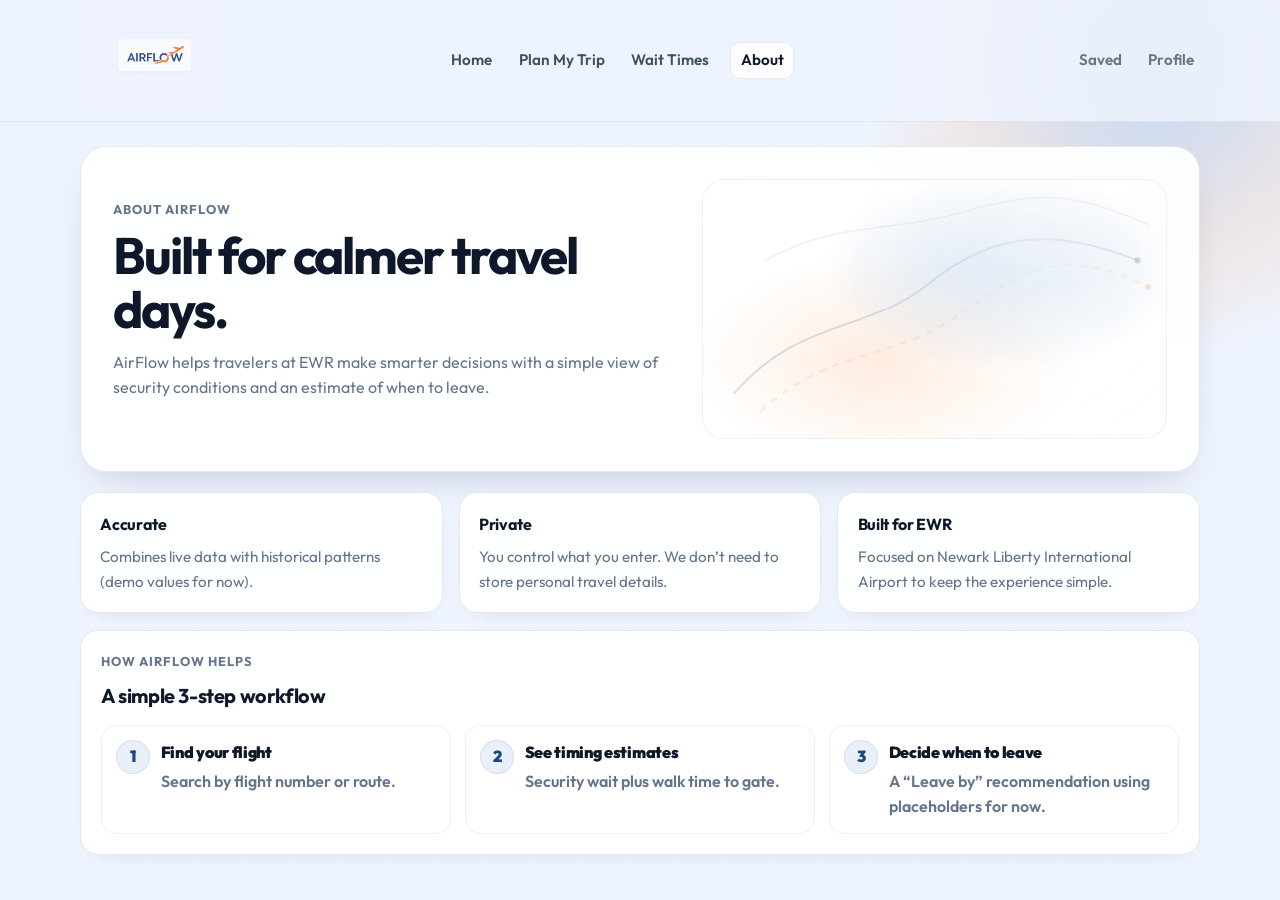
==== frontend/about.html @ 6fd827cd "initial commit" ====
<!DOCTYPE html>
<html lang="en">
<head>
    <meta charset="UTF-8" />
    <meta name="viewport" content="width=device-width, initial-scale=1.0" />
    <title>AirFlow — About</title>
    <link rel="preconnect" href="https://fonts.googleapis.com" />
    <link rel="preconnect" href="https://fonts.gstatic.com" crossorigin />
    <link href="https://fonts.googleapis.com/css2?family=Outfit:wght@300;400;500;600;700&display=swap" rel="stylesheet" />
    <link rel="stylesheet" href="style-premium.css?v=p1" />
</head>
<body>
    <div class="bg-grid" aria-hidden="true"></div>
    <div class="bg-glow" aria-hidden="true"></div>

    <header class="topbar">
        <div class="container topbar-inner">
            <a class="brand" href="index.html" aria-label="AirFlow home">
                <img class="brand-logo" src="assets/airflow-logo.png" alt="AirFlow" width="160" height="42" decoding="async" />
            </a>

            <nav class="topnav" aria-label="Primary">
                <a class="topnav-link" href="index.html">Home</a>
                <a class="topnav-link" href="plan.html">Plan My Trip</a>
                <a class="topnav-link" href="waits.html">Wait Times</a>
                <a class="topnav-link is-active" href="about.html">About</a>
            </nav>

            <nav class="topnav topnav--right" aria-label="Account">
                <a class="topnav-link" href="saved.html">Saved</a>
                <a class="topnav-link" href="profile.html">Profile</a>
            </nav>
        </div>
    </header>

    <main class="container page">
        <section class="hero hero--about">
            <div class="hero-copy">
                <p class="kicker">About AirFlow</p>
                <h1 class="hero-title">Built for calmer travel days.</h1>
                <p class="hero-lede">
                    AirFlow helps travelers at EWR make smarter decisions with a simple view of security conditions
                    and an estimate of when to leave.
                </p>
            </div>
            <div class="hero-art" aria-hidden="true"></div>
        </section>

        <section class="features">
            <article class="feature card">
                <h2 class="feature-title">Accurate</h2>
                <p class="feature-copy">Combines live data with historical patterns (demo values for now).</p>
            </article>
            <article class="feature card">
                <h2 class="feature-title">Private</h2>
                <p class="feature-copy">You control what you enter. We don’t need to store personal travel details.</p>
            </article>
            <article class="feature card">
                <h2 class="feature-title">Built for EWR</h2>
                <p class="feature-copy">Focused on Newark Liberty International Airport to keep the experience simple.</p>
            </article>
        </section>

        <section class="how-helps card card--padded">
            <p class="kicker" style="margin-bottom:0.5rem">How AirFlow helps</p>
            <h2 class="section-title section-title--lg" style="margin-bottom:0.85rem">A simple 3-step workflow</h2>
            <div class="steps">
                <div class="step">
                    <div class="step-num" aria-hidden="true">1</div>
                    <div class="step-body">
                        <p class="step-title">Find your flight</p>
                        <p class="step-copy">Search by flight number or route.</p>
                    </div>
                </div>
                <div class="step">
                    <div class="step-num" aria-hidden="true">2</div>
                    <div class="step-body">
                        <p class="step-title">See timing estimates</p>
                        <p class="step-copy">Security wait plus walk time to gate.</p>
                    </div>
                </div>
                <div class="step">
                    <div class="step-num" aria-hidden="true">3</div>
                    <div class="step-body">
                        <p class="step-title">Decide when to leave</p>
                        <p class="step-copy">A “Leave by” recommendation using placeholders for now.</p>
                    </div>
                </div>
            </div>
        </section>
    </main>
</body>
</html>
---- frontend/style-premium.css ----
/* AirFlow — premium product UI (separate from legacy style.css) */

:root {
  /* Keep AirFlow core palette (blue/orange). */
  --navy-950: #0b1f38;
  --blue-700: #0f3d7a;
  --blue-600: #1e4f93;
  --blue-500: #2f6fbe;
  --orange-500: #f97316;
  --orange-400: #fb923c;

  /* Neutrals. */
  --slate-900: #0f172a;
  --slate-700: #334155;
  --slate-500: #64748b;

  --page-bg: #eef4ff;
  --surface: rgba(255, 255, 255, 0.92);
  --border: rgba(15, 23, 42, 0.1);
  --shadow: 0 18px 40px -18px rgba(11, 31, 56, 0.22);
  --shadow-sm: 0 10px 22px -18px rgba(11, 31, 56, 0.22);
  --shadow-hover: 0 20px 44px -22px rgba(11, 31, 56, 0.30);

  --radius-lg: 20px;
  --radius-md: 14px;
  --font: "Outfit", system-ui, sans-serif;

  /* Spacing scale for consistent rhythm. */
  --s-1: 0.25rem;
  --s-2: 0.5rem;
  --s-3: 0.75rem;
  --s-4: 1rem;
  --s-5: 1.25rem;
  --s-6: 1.5rem;
  --s-7: 2rem;
}

*,
*::before,
*::after { box-sizing: border-box; }

html { scroll-behavior: smooth; }

body {
  margin: 0;
  min-height: 100vh;
  font-family: var(--font);
  color: var(--slate-900);
  background: var(--page-bg);
  line-height: 1.6;
}

/* Small layout utilities (polish-only). */
.mt-4 { margin-top: 1rem; }

/* Saved flights page */
.saved-surface-head{
  display:flex;
  align-items: baseline;
  justify-content: space-between;
  gap: 1rem;
  margin-bottom: 0.75rem;
}
.saved-count{
  display:inline-flex;
  align-items:center;
  justify-content:center;
  min-width: 34px;
  height: 28px;
  padding: 0 0.6rem;
  border-radius: 999px;
  background: rgba(15, 23, 42, 0.04);
  border: 1px solid rgba(15, 23, 42, 0.06);
  color: var(--slate-700);
  font-weight: 900;
  font-size: 0.9rem;
}
.saved-list { margin-top: 0.2rem; }
.saved-empty{
  border-radius: 16px;
  border: 1px solid rgba(15, 23, 42, 0.06);
  background: rgba(255, 255, 255, 0.68);
  padding: 1rem;
}
.saved-empty-inner{
  display:grid;
  gap: 0.55rem;
  max-width: 56ch;
}
.saved-empty-title{ margin:0; font-weight: 950; letter-spacing: -0.02em; font-size: 1.05rem; }
.saved-empty-copy{ margin:0; color: var(--slate-500); font-weight: 600; }

.saved-support-head{
  display:flex;
  gap: 0.85rem;
  align-items: flex-start;
}
.saved-support-icon{
  width: 42px;
  height: 42px;
  border-radius: 14px;
  background: rgba(15, 23, 42, 0.04);
  border: 1px solid rgba(15, 23, 42, 0.06);
  display:grid;
  place-items:center;
  color: rgba(15, 61, 122, 0.92);
  flex: 0 0 auto;
}
.saved-support-title{ margin: 0; font-weight: 950; letter-spacing: -0.02em; }
.saved-support-copy{ margin: 0.25rem 0 0; color: var(--slate-500); font-weight: 600; }

/* Saved cards (glanceable leave-time dashboard) */
.saved-card{
  background: var(--surface);
  border: 1px solid rgba(15, 61, 122, 0.10);
  border-radius: 18px;
  box-shadow: var(--shadow-sm);
  overflow: hidden;
  transition: transform 0.12s ease, border-color 0.2s ease, box-shadow 0.2s ease;
}
.saved-card:hover{ border-color: rgba(15, 61, 122, 0.18); box-shadow: var(--shadow); transform: translateY(-1px); }
.saved-card-summary{
  cursor: pointer;
  list-style: none;
  padding: 0.78rem 0.95rem;
  display: grid;
  grid-template-columns: 1.2fr 0.8fr;
  gap: 0.75rem;
  align-items: center;
  position: relative;
}
.saved-card-summary::-webkit-details-marker{ display:none; }
.saved-card-summary::after{
  content: "›";
  position: absolute;
  right: 0.85rem;
  top: 50%;
  transform: translateY(-50%) rotate(90deg);
  color: rgba(51, 65, 85, 0.55);
  font-weight: 900;
  font-size: 1.05rem;
  transition: transform 0.18s ease, color 0.2s ease;
}
details.saved-card[open] > summary.saved-card-summary::after{
  transform: translateY(-50%) rotate(-90deg);
  color: rgba(15, 61, 122, 0.75);
}
.saved-card-left{ min-width: 0; }
.saved-flight{ margin: 0; font-weight: 950; letter-spacing: -0.03em; font-size: 1.06rem; line-height: 1.15; }
.saved-dest{ margin: 0.08rem 0 0; font-weight: 900; letter-spacing: -0.02em; color: rgba(15, 23, 42, 0.90); white-space: nowrap; overflow: hidden; text-overflow: ellipsis; }
.saved-meta{ margin: 0.2rem 0 0; color: var(--slate-500); font-weight: 650; font-size: 0.92rem; white-space: nowrap; overflow: hidden; text-overflow: ellipsis; }

.saved-card-right{
  display: grid;
  justify-items: end;
  gap: 0.2rem;
  padding-right: 1.2rem; /* room for chevron */
}
.saved-primary{ font-weight: 850; color: rgba(15, 23, 42, 0.92); }
.saved-primary strong{ font-weight: 950; letter-spacing: -0.02em; }
.saved-primary--muted{ color: var(--slate-500); }

.saved-status{
  display: inline-flex;
  align-items: center;
  padding: 0.28rem 0.55rem;
  border-radius: 999px;
  border: 1px solid rgba(15, 23, 42, 0.06);
  background: rgba(255, 255, 255, 0.66);
  color: rgba(100, 116, 139, 0.92);
  font-weight: 850;
  font-size: 0.78rem;
  white-space: nowrap;
}
.saved-status--warn{ border-color: rgba(249, 115, 22, 0.18); background: rgba(249, 115, 22, 0.06); color: rgba(124, 45, 18, 0.92); }
.saved-status--danger{ border-color: rgba(239, 68, 68, 0.18); background: rgba(239, 68, 68, 0.06); color: rgba(127, 29, 29, 0.92); }

.saved-card-body{ padding: 0.1rem 0.95rem 0.95rem; }
.saved-warn{ margin: 0.6rem 0 0.65rem; font-weight: 750; color: rgba(124, 45, 18, 0.92); }
.saved-warn--danger{ color: rgba(127, 29, 29, 0.92); }

.saved-mini-metrics{
  display: grid;
  grid-template-columns: repeat(5, minmax(0, 1fr));
  gap: 0.5rem;
  margin: 0 0 0.85rem;
}
.saved-mini{
  border-radius: 14px;
  border: 1px solid rgba(15, 23, 42, 0.05);
  background: rgba(255, 255, 255, 0.66);
  padding: 0.5rem 0.6rem;
  display: grid;
  gap: 0.12rem;
}
.saved-mini span{
  font-size: 0.72rem;
  color: rgba(100, 116, 139, 0.92);
  letter-spacing: 0.08em;
  text-transform: uppercase;
  font-weight: 850;
}
.saved-mini strong{
  font-size: 1.02rem;
  font-weight: 950;
  letter-spacing: -0.03em;
  color: var(--slate-900);
}
.saved-mini em{
  font-style: normal;
  color: var(--slate-500);
  font-weight: 700;
  margin-top: -0.1rem;
}
.saved-mini--total{
  border-color: rgba(15, 61, 122, 0.14);
  background: linear-gradient(180deg, rgba(30, 79, 147, 0.08), rgba(255, 255, 255, 0.78));
}

.saved-custom-title{ margin: 0 0 0.35rem; font-weight: 950; letter-spacing: -0.02em; }
.saved-custom-grid{
  display: grid;
  grid-template-columns: 1fr 220px 1fr 1fr;
  gap: 0.7rem;
  align-items: end;
}
.saved-field--full{ grid-column: 1 / -1; }
.saved-toggle{
  display:flex;
  align-items:center;
  gap: 0.55rem;
  padding: 0.68rem 0.75rem;
  border-radius: 14px;
  border: 1px solid rgba(15, 23, 42, 0.10);
  background: rgba(255, 255, 255, 0.78);
  font-weight: 800;
  color: rgba(15, 23, 42, 0.86);
}
.saved-toggle input{ width: 16px; height: 16px; }

.saved-actions{
  display:flex;
  justify-content: flex-end;
  gap: 0.6rem;
  flex-wrap: wrap;
  margin-top: 0.85rem;
}

@media (max-width: 960px){
  .saved-card-summary{ grid-template-columns: 1fr; }
  .saved-card-right{ justify-items: start; padding-right: 0; }
  .saved-mini-metrics{ grid-template-columns: repeat(2, minmax(0, 1fr)); }
  .saved-custom-grid{ grid-template-columns: 1fr; }
}

.page-footer{
  position: relative;
  z-index: 1;
  padding: 0.75rem 0 1.25rem;
}
.page-footer-text{
  margin: 0;
  color: rgba(100, 116, 139, 0.92);
  font-size: 0.85rem;
  font-weight: 600;
}

.bg-grid {
  position: fixed;
  inset: 0;
  background-image:
    linear-gradient(rgba(255, 255, 255, 0.20) 1px, transparent 1px),
    linear-gradient(90deg, rgba(255, 255, 255, 0.20) 1px, transparent 1px);
  background-size: 48px 48px;
  pointer-events: none;
  z-index: 0;
}

.bg-glow {
  position: fixed;
  top: -24%;
  right: -12%;
  width: min(70vw, 560px);
  height: min(70vw, 560px);
  background: radial-gradient(circle, rgba(47, 111, 190, 0.22) 0%, rgba(249, 115, 22, 0.10) 50%, transparent 75%);
  pointer-events: none;
  z-index: 0;
}

.container {
  max-width: 1120px;
  margin: 0 auto;
  padding: 0 1.25rem;
}

.page {
  position: relative;
  z-index: 1;
  padding: 1.5rem 0 2.25rem;
}

/* Top nav */
.topbar {
  position: sticky;
  top: 0;
  z-index: 5;
  background: rgba(238, 244, 255, 0.82);
  border-bottom: 1px solid rgba(15, 23, 42, 0.06);
  backdrop-filter: blur(14px);
}

.topbar-inner {
  display: grid;
  grid-template-columns: 180px 1fr 220px;
  align-items: center;
  gap: var(--s-4);
  padding: 0.65rem 0;
}

.brand { display: inline-flex; align-items: center; text-decoration: none; }
.brand-logo { height: auto; width: 150px; }

.topnav {
  display: flex;
  gap: 0.95rem;
  align-items: center;
  justify-content: center;
  flex-wrap: wrap;
}
.topnav--right { justify-content: flex-end; }

.topnav-link {
  text-decoration: none;
  color: rgba(51, 65, 85, 0.92);
  font-weight: 600;
  font-size: 0.95rem;
  padding: 0.32rem 0.35rem;
  border-radius: 10px;
  transition: background 0.2s ease, color 0.2s ease, transform 0.08s ease, opacity 0.2s ease;
}
.topnav-link:hover { color: var(--slate-900); }
.topnav-link.is-active {
  color: var(--slate-900);
  background: rgba(255, 255, 255, 0.86);
  border: 1px solid rgba(15, 23, 42, 0.08);
  padding: 0.35rem 0.6rem;
}
.topnav--right .topnav-link { opacity: 0.78; }
.topnav--right .topnav-link:hover { opacity: 1; }

@media (max-width: 960px) {
  .topbar-inner { grid-template-columns: 160px 1fr; grid-template-rows: auto auto; }
  .topnav--right { grid-column: 1 / -1; justify-content: flex-start; }
}

/* Typography blocks */
.page-head { margin-bottom: 1rem; }
.page-head--row { display: flex; align-items: flex-end; justify-content: space-between; gap: 1rem; }
.page-head-actions { display: flex; gap: 0.6rem; align-items: center; }
.page-title { margin: 0; font-size: 1.85rem; letter-spacing: -0.035em; }
.page-subtitle { margin: 0.35rem 0 0; color: var(--slate-500); }
.page-meta { margin: 0.6rem 0 0; color: var(--slate-500); font-size: 0.9rem; }
.section-title { margin: 0 0 0.75rem; font-size: 1.1rem; letter-spacing: -0.02em; }
.section-title--lg { font-size: 1.25rem; }
.kicker {
  margin: 0 0 0.6rem;
  color: var(--slate-500);
  font-weight: 700;
  letter-spacing: 0.08em;
  text-transform: uppercase;
  font-size: 0.8rem;
}
.muted { margin: 0.5rem 0 0; color: var(--slate-500); }

/* Cards + buttons */
.card {
  background: var(--surface);
  border: 1px solid var(--border);
  border-radius: 18px;
  box-shadow: var(--shadow-sm);
}
.card--padded { padding: 1.25rem; }

.card:hover {
  box-shadow: var(--shadow-hover);
}

.btn {
  display: inline-flex;
  align-items: center;
  justify-content: center;
  gap: 0.5rem;
  padding: 0.66rem 1rem;
  border-radius: 999px;
  border: 1px solid rgba(15, 23, 42, 0.12);
  background: rgba(255, 255, 255, 0.9);
  color: var(--slate-900);
  font-weight: 700;
  text-decoration: none;
  cursor: pointer;
  transition: transform 0.08s ease, background 0.2s ease, box-shadow 0.2s ease, border-color 0.2s ease, filter 0.2s ease;
}
.btn:active { transform: translateY(1px); }
.btn-primary {
  background: linear-gradient(180deg, rgba(30, 79, 147, 1), rgba(15, 61, 122, 1));
  color: white;
  border-color: rgba(15, 61, 122, 0.55);
  box-shadow: 0 14px 28px -18px rgba(15, 61, 122, 0.55);
}
.btn-primary:hover { box-shadow: 0 18px 34px -20px rgba(15, 61, 122, 0.65); }
.btn-ghost { background: rgba(255, 255, 255, 0.7); }
.btn-wide { min-width: 160px; }

/* Hero */
.hero {
  display: grid;
  grid-template-columns: 1.1fr 0.9fr;
  gap: 1.25rem;
  align-items: center;
  padding: 2rem;
  background: var(--surface);
  border: 1px solid var(--border);
  border-radius: 26px;
  box-shadow: var(--shadow);
}
.hero--home { min-height: 320px; }
.hero-copy .hero-title {
  margin: 0;
  font-size: clamp(2.25rem, 4vw, 3.2rem);
  line-height: 1.05;
  letter-spacing: -0.04em;
}
.hero-lede { margin: 0.85rem 0 1.1rem; color: var(--slate-500); max-width: 54ch; }
.hero-actions { display: flex; gap: 0.75rem; flex-wrap: wrap; }
.hero-art {
  height: 300px;
  border-radius: 22px;
  background:
    radial-gradient(70% 70% at 65% 35%, rgba(47, 111, 190, 0.25) 0%, transparent 55%),
    radial-gradient(70% 70% at 40% 70%, rgba(249, 115, 22, 0.14) 0%, transparent 60%),
    linear-gradient(135deg, rgba(255, 255, 255, 0.8), rgba(255, 255, 255, 0.35));
  border: 1px solid rgba(15, 23, 42, 0.06);
  position: relative;
  overflow: hidden;
}
.hero-art::before {
  content: "";
  position: absolute;
  inset: 0;
  background-image:
    url("data:image/svg+xml,%3Csvg xmlns='http://www.w3.org/2000/svg' width='520' height='360' viewBox='0 0 520 360'%3E%3Cg fill='none' stroke-linecap='round'%3E%3Cpath d='M35 275 C110 190 180 210 255 150 S400 90 488 125' stroke='%231e4f93' stroke-opacity='0.18' stroke-width='2.2'/%3E%3Cpath d='M65 295 C150 220 215 240 290 185 S410 110 500 155' stroke='%23f97316' stroke-opacity='0.14' stroke-width='2.2' stroke-dasharray='6 10'/%3E%3Cpath d='M70 125 C150 80 210 95 295 70 S420 50 500 85' stroke='%230f172a' stroke-opacity='0.08' stroke-width='1.6'/%3E%3Ccircle cx='488' cy='125' r='3.5' fill='%231e4f93' fill-opacity='0.28'/%3E%3Ccircle cx='500' cy='155' r='3.5' fill='%23f97316' fill-opacity='0.22'/%3E%3C/g%3E%3C/svg%3E");
  background-size: cover;
  background-position: center;
  opacity: 0.95;
  pointer-events: none;
}
.hero-art::after {
  content: "";
  position: absolute;
  inset: 0;
  background: radial-gradient(circle at 70% 30%, rgba(255, 255, 255, 0.8), transparent 55%);
  opacity: 0.7;
}

@media (max-width: 960px) {
  .hero { grid-template-columns: 1fr; }
}

/* Home features + split */
.features { display: grid; grid-template-columns: repeat(3, minmax(0, 1fr)); gap: 1rem; margin-top: 1.25rem; }
.feature { padding: 1.2rem 1.2rem 1.1rem; }
.feature.card { transition: transform 0.12s ease, box-shadow 0.2s ease, border-color 0.2s ease; }
.feature.card:hover { transform: translateY(-1px); border-color: rgba(15, 61, 122, 0.16); }
.feature-icon {
  width: 42px; height: 42px; display: grid; place-items: center;
  border-radius: 14px; background: rgba(15, 23, 42, 0.04); border: 1px solid rgba(15, 23, 42, 0.06);
  margin-bottom: 0.65rem;
  color: rgba(15, 61, 122, 0.92);
}
.feature-icon svg { display: block; }
.feature-title { margin: 0; font-size: 1rem; letter-spacing: -0.02em; }
.feature-copy { margin: 0.5rem 0 0; color: var(--slate-500); font-size: 0.95rem; }
.split { margin-top: 1.1rem; display: grid; grid-template-columns: 1.2fr 0.8fr; gap: 1rem; align-items: center; }
.mini-kicker { margin: 0; font-weight: 800; letter-spacing: 0.08em; font-size: 0.75rem; color: var(--slate-500); }
.ewr-title { margin: 0.35rem 0 0; font-weight: 800; letter-spacing: -0.02em; }

/* About hero: slightly tighter visual balance. */
.hero--about { min-height: 300px; }
.hero--about .hero-art { height: 260px; }

.how-helps { margin-top: 1.1rem; }
.steps { display: grid; grid-template-columns: repeat(3, minmax(0, 1fr)); gap: 0.85rem; }
.step {
  display: grid;
  grid-template-columns: 34px 1fr;
  gap: 0.65rem;
  padding: 0.85rem 0.9rem;
  border-radius: 16px;
  border: 1px solid rgba(15, 23, 42, 0.06);
  background: rgba(255, 255, 255, 0.70);
}
.step-num{
  width: 34px; height: 34px;
  border-radius: 999px;
  display: grid;
  place-items: center;
  font-weight: 900;
  color: rgba(15, 61, 122, 0.95);
  background: rgba(47, 111, 190, 0.10);
  border: 1px solid rgba(15, 61, 122, 0.10);
}
.step-title { margin: 0; font-weight: 900; letter-spacing: -0.02em; }
.step-copy { margin: 0.2rem 0 0; color: var(--slate-500); font-weight: 600; }
@media (max-width: 960px) { .steps { grid-template-columns: 1fr; } }

@media (max-width: 960px) {
  .features { grid-template-columns: 1fr; }
  .split { grid-template-columns: 1fr; }
}

/* Plan chips + tabs/forms */
.subgrid { margin-top: 1.2rem; display: grid; grid-template-columns: 1fr 1fr; gap: 1rem; }
.chips, .chips-row { display: flex; flex-wrap: wrap; gap: 0.5rem; }
.chip {
  display: inline-flex; align-items: center;
  padding: 0.42rem 0.72rem; border-radius: 999px;
  background: rgba(255, 255, 255, 0.85);
  border: 1px solid rgba(15, 61, 122, 0.12);
  color: rgba(51, 65, 85, 0.94);
  text-decoration: none;
  font-weight: 700;
  font-size: 0.85rem;
  transition: background 0.2s ease, border-color 0.2s ease, transform 0.08s ease, box-shadow 0.2s ease;
}
.chip:hover { border-color: rgba(15, 61, 122, 0.22); background: rgba(255, 255, 255, 0.95); transform: translateY(-1px); box-shadow: 0 12px 24px -22px rgba(15, 61, 122, 0.35); }

.tabs {
  display: inline-flex;
  gap: 0.4rem;
  padding: 0.25rem;
  border-radius: 999px;
  background: rgba(15, 23, 42, 0.04);
  border: 1px solid rgba(15, 23, 42, 0.06);
  margin-bottom: 1rem;
}
.tab {
  border: 0;
  background: transparent;
  padding: 0.5rem 0.9rem;
  border-radius: 999px;
  font-weight: 700;
  color: var(--slate-700);
  cursor: pointer;
  transition: background 0.2s ease, color 0.2s ease, transform 0.08s ease;
}
.tab:hover { background: rgba(255, 255, 255, 0.55); color: var(--slate-900); }
.tab:active { transform: translateY(1px); }
.tab.is-active {
  background: rgba(255, 255, 255, 0.9);
  border: 1px solid rgba(15, 23, 42, 0.08);
  color: var(--slate-900);
}

/* Plan search card (scoped layout only) */
.plan-search-card .tabs { margin: 0 auto 1.05rem; }
.plan-form{
  display: grid;
  gap: 0.85rem;
  max-width: 760px;
  margin: 0 auto;
  justify-items: stretch;
}
.plan-input-row{
  display: grid;
  grid-template-columns: 3fr 2fr; /* ~60/40 */
  gap: 0.9rem;
  align-items: end;
}
.plan-input-row--single{ grid-template-columns: 1fr; }
.plan-primary-action{
  display: flex;
  justify-content: center;
  padding-top: 0.1rem;
}
.plan-primary-action .btn{ padding: 0.78rem 1.25rem; }
.plan-secondary-actions{
  display:flex;
  justify-content:center;
  padding-top: 0.05rem;
}
.plan-secondary-actions .btn{ opacity: 0.92; }
.plan-helper{ display: grid; justify-items: center; margin-top: 0.35rem; }
.plan-search-card .fineprint{ margin: 0; text-align: center; max-width: 72ch; }

.form-grid { display: grid; grid-template-columns: 1fr auto; gap: 1rem; align-items: end; }
.form-actions { display: flex; justify-content: flex-end; }
.form-actions--secondary { grid-column: 1 / -1; justify-content: flex-start; }
.field { display: grid; gap: 0.45rem; }
.plan-search-card .field { position: relative; }
.field-label { font-size: 0.85rem; font-weight: 700; color: var(--slate-700); }
.field-input {
  width: 100%;
  padding: 0.75rem 0.9rem;
  border-radius: 14px;
  border: 1px solid rgba(15, 23, 42, 0.12);
  background: rgba(255, 255, 255, 0.92);
  font-family: inherit;
  transition: border-color 0.2s ease, box-shadow 0.2s ease, background 0.2s ease;
}
.field-input:focus {
  outline: none;
  border-color: rgba(15, 61, 122, 0.35);
  box-shadow: 0 0 0 4px rgba(47, 111, 190, 0.12);
  background: rgba(255, 255, 255, 0.98);
}

.fineprint{
  margin: 0.85rem 0 0;
  color: var(--slate-500);
  font-size: 0.9rem;
}

/* Suggestions dropdown (premium + aligned under inputs) */
.suggestions-list{
  position: absolute;
  top: calc(100% + 0.35rem);
  left: 0;
  right: 0;
  margin: 0;
  padding: 0.35rem;
  list-style: none;
  border-radius: 14px;
  border: 1px solid rgba(15, 23, 42, 0.08);
  background: rgba(255, 255, 255, 0.98);
  box-shadow: var(--shadow-sm);
  max-height: 240px;
  overflow: auto;
  z-index: 20;
}
.suggestions-list li{
  padding: 0.55rem 0.65rem;
  border-radius: 12px;
  cursor: pointer;
  font-weight: 700;
  color: rgba(15, 23, 42, 0.88);
}
.suggestions-list li:hover{ background: rgba(15, 23, 42, 0.04); }
.suggestions-list.is-hidden{ display: none !important; }

.flight-search-meta{
  margin-top: 0.75rem;
  color: var(--slate-500);
  font-size: 0.9rem;
}
.flight-search-meta p{ margin:0; }
.flight-search-meta strong{ font-weight:800; color: var(--slate-700); }

.is-hidden { display: none !important; }

@media (max-width: 960px) {
  .subgrid { grid-template-columns: 1fr; }
  .form-grid { grid-template-columns: 1fr; }
  .form-actions { justify-content: flex-start; }
  .plan-input-row { grid-template-columns: 1fr; }
}

/* Results list + expansion (reuses existing HTML structure from app.js) */
.results { margin-top: 1.1rem; }
.results-list { list-style: none; padding: 0; margin: 0; display: grid; gap: 0.85rem; }

.flight-result-item {
  background: var(--surface);
  border: 1px solid rgba(15, 61, 122, 0.10);
  border-radius: 18px;
  box-shadow: var(--shadow-sm);
  overflow: hidden;
  transition: transform 0.12s ease, border-color 0.2s ease, box-shadow 0.2s ease;
}
.flight-result-item:hover { border-color: rgba(15, 61, 122, 0.18); box-shadow: var(--shadow); transform: translateY(-1px); }
.flight-result-summary { cursor: pointer; padding: 0.78rem 1rem; list-style: none; position: relative; }
.flight-result-summary::-webkit-details-marker { display: none; }
.flight-result-body { padding: 0.05rem 1rem 1rem; }

.flight-result-item > .flight-result-summary {
  transition: background 0.2s ease, transform 0.12s ease;
}
.flight-result-item:hover > .flight-result-summary {
  background: linear-gradient(180deg, rgba(47, 111, 190, 0.06), rgba(255, 255, 255, 0.0));
}
details.flight-result-item[open] > summary.flight-result-summary {
  background: linear-gradient(180deg, rgba(15, 61, 122, 0.06), rgba(255, 255, 255, 0.0));
}

.flight-result-summary::after {
  content: "›";
  position: absolute;
  right: 0.9rem;
  top: 50%;
  transform: translateY(-50%) rotate(90deg);
  color: rgba(51, 65, 85, 0.55);
  font-weight: 900;
  font-size: 1.1rem;
  transition: transform 0.18s ease, color 0.2s ease;
}
details.flight-result-item[open] > summary.flight-result-summary::after {
  transform: translateY(-50%) rotate(-90deg);
  color: rgba(15, 61, 122, 0.75);
}

.flight-result-preview {
  display: grid;
  grid-template-columns: 110px 150px minmax(200px, 1.3fr) 170px 140px 90px;
  gap: 0.45rem 1.05rem;
  align-items: baseline;
  padding-right: 1.4rem; /* room for chevron */
}
.flight-result-preview-cell { display: grid; gap: 0.1rem; min-width: 0; }
.flight-result-preview-cell--wide { grid-column: span 1; }
.flight-result-preview-label {
  font-size: 0.72rem;
  color: rgba(100, 116, 139, 0.92);
  letter-spacing: 0.08em;
  text-transform: uppercase;
  font-weight: 800;
}
.flight-result-preview-value {
  font-weight: 900;
  letter-spacing: -0.025em;
  color: var(--slate-900);
  white-space: nowrap;
  overflow: hidden;
  text-overflow: ellipsis;
}

/* Stronger hierarchy for the key value (Flight number). */
.flight-result-preview-cell:first-child .flight-result-preview-value {
  font-size: 1.05rem;
  letter-spacing: -0.03em;
}

/* Slightly soften secondary columns to feel less "table". */
.flight-result-preview-cell:nth-child(n + 4) .flight-result-preview-value {
  color: rgba(15, 23, 42, 0.86);
  font-weight: 850;
}

.flight-detail-muted { margin: 0.75rem 0; color: var(--slate-500); font-weight: 600; }
.flight-results-empty p { margin: 0; color: var(--slate-500); font-weight: 650; }

.flight-results-toolbar.plan-results-toolbar {
  display: flex;
  align-items: center;
  justify-content: flex-end;
  gap: 0.75rem;
  margin: 0.35rem 0 0.65rem;
}
.plan-filter-departed {
  display: inline-flex;
  align-items: center;
  gap: 0.45rem;
  font-size: 0.82rem;
  color: var(--slate-600);
  font-weight: 650;
  user-select: none;
  cursor: pointer;
}
.plan-filter-departed input {
  width: 1rem;
  height: 1rem;
  accent-color: rgba(249, 115, 22, 0.95);
}

.planner-drive-status {
  margin: 0.25rem 0 0.15rem;
  font-size: 0.85rem;
  font-weight: 750;
  color: rgba(15, 61, 122, 0.88);
  min-height: 1.25em;
}
.planner-debug {
  margin: 0 0 0.5rem;
  font-size: 0.72rem;
  color: rgba(100, 116, 139, 0.88);
  font-family: ui-monospace, SFMono-Regular, Menlo, Consolas, monospace;
  letter-spacing: 0.02em;
}
.planner-departed-msg {
  margin: 0.5rem 0 0.75rem;
  padding: 0.65rem 0.75rem;
  border-radius: 12px;
  border: 1px solid rgba(15, 23, 42, 0.06);
  background: rgba(248, 250, 252, 0.95);
  color: var(--slate-600);
  font-weight: 800;
}
.flight-result-body--departed .planner-secondary {
  margin-top: 0;
}

@media (max-width: 1020px) {
  .flight-result-preview { grid-template-columns: 110px 1fr 1fr; }
  .flight-result-preview-cell--wide { grid-column: 2 / -1; }
}
@media (max-width: 560px) {
  .flight-result-preview { grid-template-columns: 1fr 1fr; }
}

.total-gate-hero {
  border-radius: 18px;
  border: 1px solid rgba(15, 61, 122, 0.12);
  background: linear-gradient(180deg, rgba(30, 79, 147, 0.08), rgba(255, 255, 255, 0.9));
  padding: 0.95rem 1rem;
  margin: 0.65rem 0 0.75rem;
}

/* Make the first two blocks (Total + Leave by) feel like a cohesive focal pair. */
.flight-result-body .total-gate-hero + .total-gate-hero {
  margin-top: 0;
  background: linear-gradient(180deg, rgba(249, 115, 22, 0.08), rgba(255, 255, 255, 0.92));
  border-color: rgba(249, 115, 22, 0.18);
}
.total-gate-hero--recommended {
  position: relative;
  box-shadow: 0 18px 38px -26px rgba(249, 115, 22, 0.34);
}
.recommended-badge {
  position: absolute;
  top: 0.75rem;
  right: 0.75rem;
  display: inline-flex;
  align-items: center;
  gap: 0.35rem;
  padding: 0.3rem 0.55rem;
  border-radius: 999px;
  border: 1px solid rgba(249, 115, 22, 0.22);
  background: rgba(255, 255, 255, 0.86);
  color: rgba(15, 61, 122, 0.92);
  font-weight: 850;
  font-size: 0.76rem;
  letter-spacing: 0.02em;
}
.recommended-badge::before {
  content: "";
  width: 8px;
  height: 8px;
  border-radius: 999px;
  background: rgba(249, 115, 22, 0.9);
  box-shadow: 0 0 0 3px rgba(249, 115, 22, 0.14);
}
.total-gate-label { margin: 0; color: var(--slate-500); font-weight: 800; font-size: 0.82rem; letter-spacing: 0.06em; text-transform: uppercase; }
.total-gate-value { margin: 0.2rem 0 0; font-size: 2rem; font-weight: 900; letter-spacing: -0.04em; }
.total-gate-value span { font-size: 1rem; font-weight: 800; color: var(--slate-500); margin-left: 0.25rem; }
.total-gate-breakdown { margin: 0.25rem 0 0; color: var(--slate-500); font-weight: 600; }

.flight-detail-grid {
  margin-top: 0.5rem;
  display: grid;
  grid-template-columns: repeat(4, minmax(0, 1fr));
  gap: 0.65rem 1rem;
}
.flight-detail-grid p {
  margin: 0;
  padding: 0.65rem 0.75rem;
  border-radius: 14px;
  border: 1px solid rgba(15, 23, 42, 0.06);
  background: rgba(255, 255, 255, 0.65);
  display: grid;
  gap: 0.25rem;
}
.flight-detail-grid strong {
  font-size: 0.82rem;
  color: var(--slate-500);
  letter-spacing: 0.05em;
  text-transform: uppercase;
}
.flight-detail-grid span { font-weight: 800; color: var(--slate-900); }

.flight-result-actions { margin-top: 0.9rem; display: flex; justify-content: flex-end; gap: 0.65rem; flex-wrap: wrap; }
.btn-heart {
  border-radius: 999px;
  border: 1px solid rgba(15, 61, 122, 0.14);
  background: rgba(255, 255, 255, 0.85);
  padding: 0.55rem 0.8rem;
  font-weight: 800;
  cursor: pointer;
  transition: background 0.2s ease, transform 0.08s ease, border-color 0.2s ease;
}
.btn-heart:hover { background: rgba(255, 255, 255, 0.98); border-color: rgba(15, 61, 122, 0.22); transform: translateY(-1px); }
.btn-heart.is-saved { border-color: rgba(249, 115, 22, 0.22); }
.btn-heart.is-saved:hover { border-color: rgba(249, 115, 22, 0.34); }

/* Planner panel (Plan My Trip expanded result) */
.planner-top{
  display: grid;
  grid-template-columns: 1fr 1.2fr;
  gap: 0.7rem 0.9rem;
  align-items: center;
  border-radius: 14px;
  border: 1px solid rgba(15, 23, 42, 0.05);
  background: rgba(255, 255, 255, 0.58);
  padding: 0.7rem 0.8rem;
  margin: 0.15rem 0 0.65rem;
}
.planner-top-flight{ margin: 0; font-weight: 950; letter-spacing: -0.03em; font-size: 1.05rem; line-height: 1.15; }
.planner-top-sub{ margin: 0.1rem 0 0; color: var(--slate-500); font-weight: 650; }
.planner-top-meta{
  display: grid;
  grid-template-columns: repeat(3, minmax(0, 1fr));
  gap: 0.45rem;
}
.planner-top-item{
  border-radius: 12px;
  border: 1px solid rgba(15, 23, 42, 0.05);
  background: rgba(255, 255, 255, 0.66);
  padding: 0.5rem 0.55rem;
  display: grid;
  gap: 0.12rem;
}
.planner-top-k{
  font-size: 0.72rem;
  color: rgba(100, 116, 139, 0.92);
  letter-spacing: 0.08em;
  text-transform: uppercase;
  font-weight: 850;
}
.planner-top-v{ font-weight: 900; color: rgba(15, 23, 42, 0.90); white-space: nowrap; overflow: hidden; text-overflow: ellipsis; }

.planner-hero{
  border-radius: 18px;
  border: 1px solid rgba(249, 115, 22, 0.16);
  background:
    radial-gradient(80% 80% at 20% 0%, rgba(249, 115, 22, 0.10), transparent 55%),
    linear-gradient(180deg, rgba(249, 115, 22, 0.06), rgba(255, 255, 255, 0.92));
  padding: 1.05rem 1.05rem 0.95rem;
  margin: 0 0 0.75rem;
  box-shadow: 0 18px 40px -28px rgba(249, 115, 22, 0.25);
}
.planner-hero-head{ display:flex; align-items:center; justify-content: space-between; gap: 0.75rem; }
.planner-hero-label{
  margin: 0;
  color: rgba(100, 116, 139, 0.92);
  font-weight: 850;
  letter-spacing: 0.08em;
  text-transform: uppercase;
  font-size: 0.76rem;
}
.planner-hero-badge{
  display:inline-flex;
  align-items:center;
  padding: 0.28rem 0.5rem;
  border-radius: 999px;
  border: 1px solid rgba(15, 23, 42, 0.05);
  background: rgba(255, 255, 255, 0.66);
  color: rgba(100, 116, 139, 0.92);
  font-weight: 850;
  font-size: 0.74rem;
  white-space: nowrap;
}
.planner-hero-time{
  margin: 0.3rem 0 0.2rem;
  font-size: clamp(2.1rem, 3vw, 2.7rem);
  line-height: 1.05;
  font-weight: 950;
  letter-spacing: -0.04em;
  color: var(--slate-900);
}
.planner-hero-times{
  display: grid;
  grid-template-columns: 1fr 1.2fr 1fr;
  gap: 0.55rem;
  margin: 0.35rem 0 0.25rem;
}
.planner-hero-timeitem{
  border-radius: 14px;
  border: 1px solid rgba(15, 23, 42, 0.05);
  background: rgba(255, 255, 255, 0.62);
  padding: 0.55rem 0.65rem;
  display: grid;
  gap: 0.12rem;
}
.planner-hero-timeitem span{
  font-size: 0.72rem;
  color: rgba(100, 116, 139, 0.92);
  letter-spacing: 0.08em;
  text-transform: uppercase;
  font-weight: 850;
}
.planner-hero-timeitem strong{
  font-size: 1.1rem;
  font-weight: 950;
  letter-spacing: -0.03em;
  color: rgba(15, 23, 42, 0.92);
}
.planner-hero-timeitem--main{
  border-color: rgba(249, 115, 22, 0.16);
  background: rgba(249, 115, 22, 0.06);
}
.planner-hero-timeitem--main strong{
  font-size: 1.22rem;
}
.planner-hero-sub{ margin: 0.25rem 0 0; color: rgba(100, 116, 139, 0.92); font-weight: 650; max-width: 78ch; }
.planner-hero-note{
  margin: 0.35rem 0 0.1rem;
  color: rgba(100, 116, 139, 0.92);
  font-weight: 650;
}
.planner-hero-note strong{ font-weight: 900; color: rgba(15, 23, 42, 0.90); }

.planner-alert{
  border-radius: 14px;
  border: 1px solid rgba(15, 23, 42, 0.06);
  background: rgba(255, 255, 255, 0.58);
  padding: 0.7rem 0.8rem;
  margin: 0 0 0.65rem;
  font-weight: 850;
  color: rgba(15, 23, 42, 0.86);
}
.planner-alert--warn{
  border-color: rgba(249, 115, 22, 0.18);
  background: rgba(249, 115, 22, 0.06);
}
.planner-alert--past{
  border-color: rgba(15, 23, 42, 0.10);
  background: rgba(15, 23, 42, 0.04);
  color: rgba(51, 65, 85, 0.92);
}

.planner-metrics{
  display:grid;
  grid-template-columns: repeat(5, minmax(0, 1fr));
  gap: 0.5rem;
  margin: 0 0 0.8rem;
}
.planner-metric{
  border-radius: 14px;
  border: 1px solid rgba(15, 23, 42, 0.05);
  background: rgba(255, 255, 255, 0.66);
  padding: 0.5rem 0.6rem;
  display:grid;
  gap: 0.12rem;
  align-content: start;
}
.planner-metric span{
  font-size: 0.72rem;
  color: rgba(100, 116, 139, 0.92);
  letter-spacing: 0.08em;
  text-transform: uppercase;
  font-weight: 850;
}
.planner-metric strong{
  font-size: 1.04rem;
  font-weight: 950;
  letter-spacing: -0.03em;
  color: var(--slate-900);
}
.planner-metric em{
  font-style: normal;
  color: var(--slate-500);
  font-weight: 700;
  margin-top: -0.1rem;
}
.planner-metric--total{
  border-color: rgba(15, 61, 122, 0.14);
  background: linear-gradient(180deg, rgba(30, 79, 147, 0.08), rgba(255, 255, 255, 0.78));
}
.planner-metric--total strong{ font-size: 1.12rem; }

.planner-card{
  border-radius: 18px;
  border: 1px solid rgba(15, 23, 42, 0.05);
  background: rgba(255, 255, 255, 0.58);
  padding: 0.85rem 0.95rem;
  margin: 0 0 0.8rem;
}
.planner-card-head{ margin: 0 0 0.65rem; }
.planner-card-title{ margin: 0; font-size: 1rem; font-weight: 950; letter-spacing: -0.02em; }
.planner-card-sub{ margin: 0.25rem 0 0; color: var(--slate-500); font-weight: 650; }
.planner-form{
  display:grid;
  grid-template-columns: 1fr 220px 1fr 1fr;
  gap: 0.7rem;
  align-items: end;
}
.planner-form-field--full{ grid-column: 1 / -1; }
.planner-form-field { min-width: 0; }
.planner-form .field-input { width: 100%; }
.planner-toggle{
  display:flex;
  align-items:center;
  gap: 0.55rem;
  padding: 0.68rem 0.75rem;
  border-radius: 14px;
  border: 1px solid rgba(15, 23, 42, 0.10);
  background: rgba(255, 255, 255, 0.78);
  font-weight: 800;
  color: rgba(15, 23, 42, 0.86);
  cursor: pointer;
  user-select: none;
}
.planner-toggle input{ width: 16px; height: 16px; }

.planner-secondary{ margin: 0.2rem 0 0.85rem; }
.planner-secondary-title{ margin: 0 0 0.55rem; font-size: 0.95rem; font-weight: 950; letter-spacing: -0.02em; }
.planner-details-grid{
  display:grid;
  grid-template-columns: repeat(3, minmax(0, 1fr));
  gap: 0.6rem;
}
.planner-details-grid p{
  margin: 0;
  padding: 0.6rem 0.7rem;
  border-radius: 14px;
  border: 1px solid rgba(15, 23, 42, 0.05);
  background: rgba(255, 255, 255, 0.58);
  display:grid;
  gap: 0.25rem;
}
.planner-details-grid strong{
  font-size: 0.78rem;
  color: var(--slate-500);
  letter-spacing: 0.06em;
  text-transform: uppercase;
  font-weight: 850;
}
.planner-details-grid span{ font-weight: 850; color: var(--slate-900); }

.planner-how{
  margin-top: 0.85rem;
  border-radius: 16px;
  border: 1px solid rgba(15, 23, 42, 0.05);
  background: rgba(255, 255, 255, 0.52);
  padding: 0.2rem 0.35rem;
}
.planner-how-summary{
  cursor: pointer;
  list-style: none;
  padding: 0.5rem 0.55rem;
  font-weight: 900;
  color: rgba(15, 23, 42, 0.86);
}
.planner-how-summary::-webkit-details-marker{ display:none; }
.planner-how-body{ padding: 0 0.55rem 0.65rem; color: var(--slate-500); font-weight: 650; }
.planner-how-body p{ margin: 0.35rem 0; }

.planner-actions{ margin-top: 0.85rem; padding-top: 0.15rem; }
.planner-actions .btn,
.planner-actions .btn-heart{ min-height: 40px; }

@media (max-width: 960px) {
  .planner-top{ grid-template-columns: 1fr; }
  .planner-top-meta{ grid-template-columns: 1fr; }
  .planner-metrics{ grid-template-columns: repeat(2, minmax(0, 1fr)); }
  .planner-form{ grid-template-columns: 1fr; }
  .planner-form-field--full{ grid-column: auto; }
  .planner-details-grid{ grid-template-columns: 1fr; }
  .planner-hero-times{ grid-template-columns: 1fr; }
}

@media (max-width: 960px) {
  .flight-detail-grid { grid-template-columns: repeat(2, minmax(0, 1fr)); }
}

/* Wait times */
.summary-strip{
  display: grid;
  grid-template-columns: repeat(3, minmax(0, 1fr));
  gap: 0.75rem;
  padding: 0.85rem 1rem;
  border-radius: 18px;
  background: rgba(255, 255, 255, 0.72);
  border: 1px solid rgba(15, 23, 42, 0.06);
  box-shadow: var(--shadow-sm);
  margin: 0.75rem 0 1rem;
}
.summary-item{ display: grid; gap: 0.15rem; }
.summary-k{ margin:0; font-size:0.78rem; letter-spacing:0.08em; text-transform:uppercase; color:var(--slate-500); font-weight:800;}
.summary-v{ margin:0; font-weight:900; letter-spacing:-0.02em; }

/* Saved + Profile */
.flight-results-hint { color: var(--slate-500); font-weight: 650; padding: 0.6rem 0; }
.profile-note { margin: 0 0 0.9rem; color: var(--slate-500); font-weight: 650; }
.profile-fields { display: grid; gap: 0.9rem; }
.field-row { display: grid; grid-template-columns: 1fr 1fr; gap: 0.9rem; }
@media (max-width: 960px) { .field-row { grid-template-columns: 1fr; } }

.waits-list { display: grid; gap: 0.9rem; }
.wait-row {
  display: grid;
  grid-template-columns: 1.1fr 1fr 0.9fr;
  gap: 1rem;
  align-items: center;
  padding: 1rem 1.1rem;
  border-radius: 18px;
  background: var(--surface);
  border: 1px solid var(--border);
  box-shadow: var(--shadow-sm);
}
.wait-row-terminal { margin: 0; font-weight: 900; letter-spacing: -0.02em; }
.wait-row-name { margin: 0.2rem 0 0; color: var(--slate-500); font-weight: 600; }
.wait-row-minutes { margin: 0; font-weight: 900; font-size: 1.35rem; letter-spacing: -0.03em; }
.wait-row-minutes span { font-size: 0.9rem; color: var(--slate-500); font-weight: 800; margin-left: 0.25rem; }
.wait-row-lanes { margin: 0.2rem 0 0; color: var(--slate-500); font-size: 0.9rem; }
.wait-row-right { display: grid; justify-items: end; gap: 0.45rem; }
.badge {
  padding: 0.35rem 0.7rem;
  border-radius: 999px;
  font-weight: 900;
  font-size: 0.75rem;
  letter-spacing: 0.06em;
  text-transform: uppercase;
  border: 1px solid rgba(15, 23, 42, 0.08);
  background: rgba(255, 255, 255, 0.85);
  color: var(--slate-700);
}
.badge.busy { border-color: rgba(245, 158, 11, 0.35); background: rgba(245, 158, 11, 0.1); color: #92400e; }
.badge.heavy { border-color: rgba(239, 68, 68, 0.35); background: rgba(239, 68, 68, 0.1); color: #991b1b; }
.spark { width: 128px; height: 28px; opacity: 0.9; }

@media (max-width: 960px) {
  .page-head--row { align-items: flex-start; flex-direction: column; }
  .summary-strip{ grid-template-columns: 1fr; }
  .wait-row { grid-template-columns: 1fr; justify-items: start; }
  .wait-row-right { justify-items: start; }
}

/* Flight details page (already uses card + metric blocks) */
.back-link { display: inline-block; margin-bottom: 0.9rem; color: var(--orange-500); text-decoration: none; font-weight: 700; }
.back-link:hover { text-decoration: underline; }
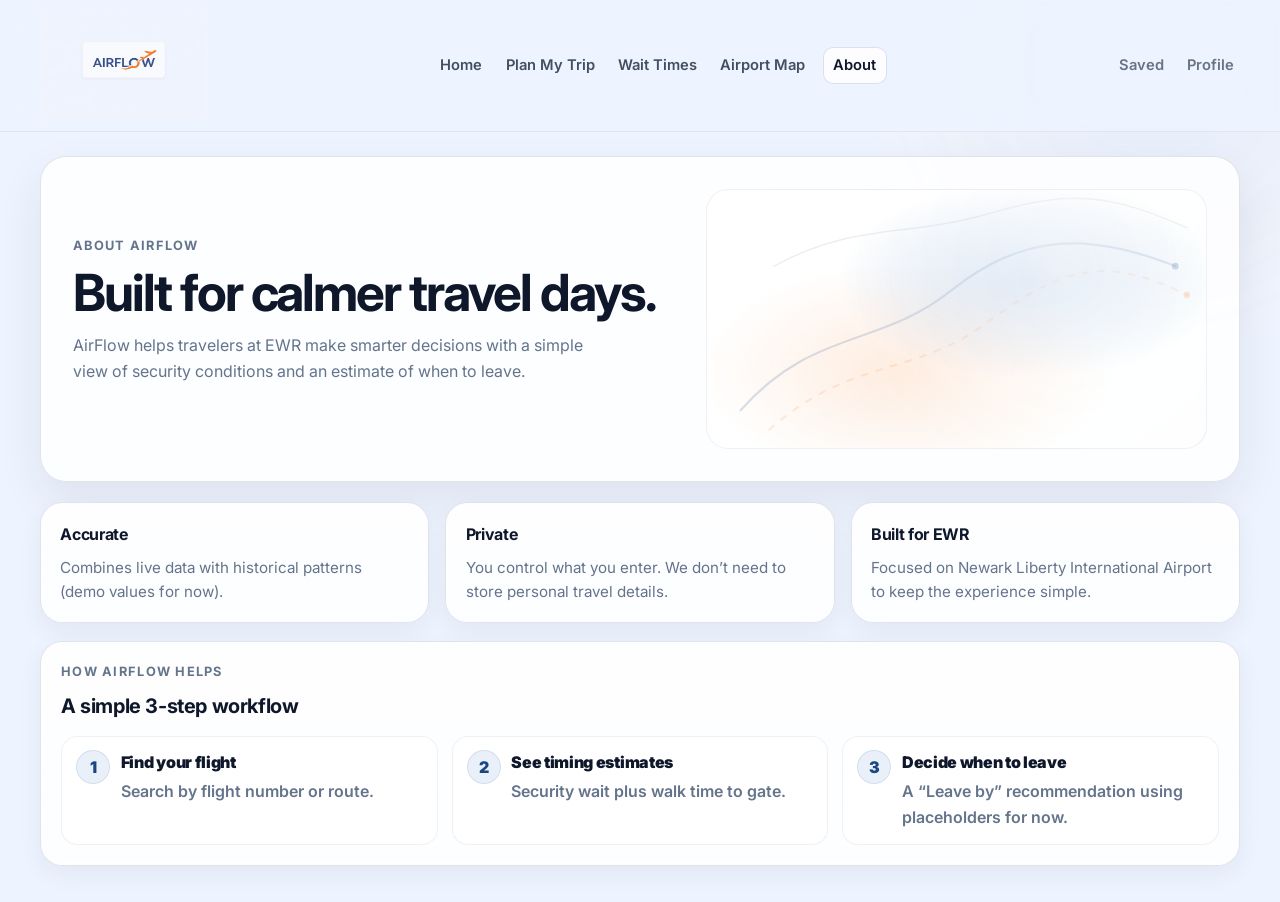
==== commit 7ea354d9: "lots of updates" ====
--- a/frontend/about.html
+++ b/frontend/about.html
@@ -6,7 +6,7 @@
     <title>AirFlow — About</title>
     <link rel="preconnect" href="https://fonts.googleapis.com" />
     <link rel="preconnect" href="https://fonts.gstatic.com" crossorigin />
-    <link href="https://fonts.googleapis.com/css2?family=Outfit:wght@300;400;500;600;700&display=swap" rel="stylesheet" />
+    <link href="https://fonts.googleapis.com/css2?family=Inter:wght@400;500;600;700&display=swap" rel="stylesheet" />
     <link rel="stylesheet" href="style-premium.css?v=p1" />
 </head>
 <body>
@@ -23,6 +23,7 @@
                 <a class="topnav-link" href="index.html">Home</a>
                 <a class="topnav-link" href="plan.html">Plan My Trip</a>
                 <a class="topnav-link" href="waits.html">Wait Times</a>
+                <a class="topnav-link" href="airport-map.html">Airport Map</a>
                 <a class="topnav-link is-active" href="about.html">About</a>
             </nav>
 
--- a/frontend/style-premium.css
+++ b/frontend/style-premium.css
@@ -1,29 +1,24 @@
 /* AirFlow — premium product UI (separate from legacy style.css) */
-
+@import url("https://fonts.googleapis.com/css2?family=Inter:wght@400;500;600;700&display=swap");
+
+/* Design tokens (global) */
 :root {
-  /* Keep AirFlow core palette (blue/orange). */
-  --navy-950: #0b1f38;
-  --blue-700: #0f3d7a;
-  --blue-600: #1e4f93;
-  --blue-500: #2f6fbe;
-  --orange-500: #f97316;
-  --orange-400: #fb923c;
-
-  /* Neutrals. */
-  --slate-900: #0f172a;
-  --slate-700: #334155;
-  --slate-500: #64748b;
-
-  --page-bg: #eef4ff;
-  --surface: rgba(255, 255, 255, 0.92);
-  --border: rgba(15, 23, 42, 0.1);
-  --shadow: 0 18px 40px -18px rgba(11, 31, 56, 0.22);
-  --shadow-sm: 0 10px 22px -18px rgba(11, 31, 56, 0.22);
-  --shadow-hover: 0 20px 44px -22px rgba(11, 31, 56, 0.30);
-
-  --radius-lg: 20px;
+  --bg: #eef4ff;
+  --surface: rgba(255,255,255,0.86);
+  --surface-solid: #ffffff;
+  --text: #0f172a;
+  --muted: #64748b;
+  --primary: #234a9f;
+  --primary-dark: #183777;
+  --accent: #f97316;
+  --border: rgba(148,163,184,0.28);
+  --shadow-soft: 0 18px 45px rgba(15,23,42,0.08);
+  --shadow-card: 0 8px 24px rgba(15,23,42,0.06);
+
+  --radius-lg: 22px;
   --radius-md: 14px;
-  --font: "Outfit", system-ui, sans-serif;
+  --radius-input: 16px;
+  --font: "Inter", system-ui, -apple-system, sans-serif;
 
   /* Spacing scale for consistent rhythm. */
   --s-1: 0.25rem;
@@ -33,6 +28,18 @@
   --s-5: 1.25rem;
   --s-6: 1.5rem;
   --s-7: 2rem;
+  /* Back-compat for existing rules */
+  --slate-900: var(--text);
+  --slate-700: #334155;
+  --slate-500: var(--muted);
+  --orange-500: var(--accent);
+  --blue-700: var(--primary-dark);
+  --blue-600: var(--primary);
+  --blue-500: #2f6fbe;
+  --page-bg: var(--bg);
+  --shadow: var(--shadow-soft);
+  --shadow-sm: var(--shadow-card);
+  --shadow-hover: 0 14px 34px rgba(15,23,42,0.10);
 }
 
 *,
@@ -45,10 +52,14 @@
   margin: 0;
   min-height: 100vh;
   font-family: var(--font);
-  color: var(--slate-900);
-  background: var(--page-bg);
+  color: var(--text);
+  background: var(--bg);
   line-height: 1.6;
 }
+
+/* Keep subtle premium background */
+.bg-grid{ opacity: 0.18; }
+.bg-glow{ opacity: 0.22; filter: blur(32px); }
 
 /* Small layout utilities (polish-only). */
 .mt-4 { margin-top: 1rem; }
@@ -288,7 +299,7 @@
 }
 
 .container {
-  max-width: 1120px;
+  max-width: 1200px;
   margin: 0 auto;
   padding: 0 1.25rem;
 }
@@ -311,45 +322,57 @@
 
 .topbar-inner {
   display: grid;
-  grid-template-columns: 180px 1fr 220px;
+  grid-template-columns: auto 1fr auto;
   align-items: center;
-  gap: var(--s-4);
-  padding: 0.65rem 0;
+  gap: 16px;
+  padding: 0.6rem 0;
 }
 
 .brand { display: inline-flex; align-items: center; text-decoration: none; }
-.brand-logo { height: auto; width: 150px; }
+.brand-logo { height: auto; width: 168px; }
 
 .topnav {
   display: flex;
-  gap: 0.95rem;
+  gap: 0.75rem;
   align-items: center;
   justify-content: center;
-  flex-wrap: wrap;
-}
+  flex-wrap: nowrap;
+  min-width: 0;
+  overflow-x: auto;
+  overflow-y: hidden;
+  -webkit-overflow-scrolling: touch;
+  scrollbar-width: none;
+}
+.topnav::-webkit-scrollbar{ display:none; }
 .topnav--right { justify-content: flex-end; }
 
 .topnav-link {
   text-decoration: none;
   color: rgba(51, 65, 85, 0.92);
   font-weight: 600;
-  font-size: 0.95rem;
+  font-size: 0.92rem;
   padding: 0.32rem 0.35rem;
   border-radius: 10px;
   transition: background 0.2s ease, color 0.2s ease, transform 0.08s ease, opacity 0.2s ease;
+  white-space: nowrap;
 }
 .topnav-link:hover { color: var(--slate-900); }
 .topnav-link.is-active {
   color: var(--slate-900);
   background: rgba(255, 255, 255, 0.86);
-  border: 1px solid rgba(15, 23, 42, 0.08);
+  border: 1px solid rgba(35, 74, 159, 0.16);
   padding: 0.35rem 0.6rem;
+}
+.topnav-link:focus-visible{
+  outline: none;
+  box-shadow: 0 0 0 4px rgba(35, 74, 159, 0.14);
 }
 .topnav--right .topnav-link { opacity: 0.78; }
 .topnav--right .topnav-link:hover { opacity: 1; }
 
 @media (max-width: 960px) {
-  .topbar-inner { grid-template-columns: 160px 1fr; grid-template-rows: auto auto; }
+  .topbar-inner { grid-template-columns: auto 1fr; grid-template-rows: auto auto; }
+  .topnav { justify-content: flex-start; }
   .topnav--right { grid-column: 1 / -1; justify-content: flex-start; }
 }
 
@@ -364,25 +387,26 @@
 .section-title--lg { font-size: 1.25rem; }
 .kicker {
   margin: 0 0 0.6rem;
-  color: var(--slate-500);
+  color: var(--muted);
   font-weight: 700;
-  letter-spacing: 0.08em;
+  letter-spacing: 0.10em;
   text-transform: uppercase;
   font-size: 0.8rem;
 }
-.muted { margin: 0.5rem 0 0; color: var(--slate-500); }
+.muted { margin: 0.5rem 0 0; color: var(--muted); }
 
 /* Cards + buttons */
 .card {
-  background: var(--surface);
+  background: linear-gradient(180deg, rgba(255,255,255,0.92), rgba(255,255,255,0.84));
+  backdrop-filter: blur(10px);
   border: 1px solid var(--border);
-  border-radius: 18px;
-  box-shadow: var(--shadow-sm);
+  border-radius: var(--radius-lg);
+  box-shadow: var(--shadow-card);
 }
 .card--padded { padding: 1.25rem; }
 
 .card:hover {
-  box-shadow: var(--shadow-hover);
+  box-shadow: var(--shadow-soft);
 }
 
 .btn {
@@ -392,24 +416,38 @@
   gap: 0.5rem;
   padding: 0.66rem 1rem;
   border-radius: 999px;
-  border: 1px solid rgba(15, 23, 42, 0.12);
-  background: rgba(255, 255, 255, 0.9);
-  color: var(--slate-900);
+  border: 1px solid var(--border);
+  background: rgba(255, 255, 255, 0.92);
+  color: var(--text);
   font-weight: 700;
   text-decoration: none;
   cursor: pointer;
-  transition: transform 0.08s ease, background 0.2s ease, box-shadow 0.2s ease, border-color 0.2s ease, filter 0.2s ease;
+  transition: transform 0.14s ease, background 0.2s ease, box-shadow 0.2s ease, border-color 0.2s ease, filter 0.2s ease;
 }
 .btn:active { transform: translateY(1px); }
+.btn:hover{ transform: translateY(-1px); box-shadow: 0 10px 24px rgba(15,23,42,0.10); }
 .btn-primary {
-  background: linear-gradient(180deg, rgba(30, 79, 147, 1), rgba(15, 61, 122, 1));
+  background: linear-gradient(180deg, var(--primary), var(--primary-dark));
   color: white;
-  border-color: rgba(15, 61, 122, 0.55);
-  box-shadow: 0 14px 28px -18px rgba(15, 61, 122, 0.55);
-}
-.btn-primary:hover { box-shadow: 0 18px 34px -20px rgba(15, 61, 122, 0.65); }
+  border-color: rgba(35, 74, 159, 0.45);
+  box-shadow: 0 14px 32px rgba(35, 74, 159, 0.22);
+}
+.btn-primary:hover { box-shadow: 0 18px 40px rgba(35, 74, 159, 0.26); filter: saturate(1.05); }
 .btn-ghost { background: rgba(255, 255, 255, 0.7); }
 .btn-wide { min-width: 160px; }
+
+/* Focus ring (avoid default outlines) */
+.btn:focus,
+.btn-heart:focus,
+.btn-choose-flight:focus{
+  outline: none;
+}
+.btn:focus-visible,
+.btn-heart:focus-visible,
+.btn-choose-flight:focus-visible{
+  outline: 2px solid #93c5fd;
+  outline-offset: 2px;
+}
 
 /* Hero */
 .hero {
@@ -524,24 +562,34 @@
 .chip {
   display: inline-flex; align-items: center;
   padding: 0.42rem 0.72rem; border-radius: 999px;
-  background: rgba(255, 255, 255, 0.85);
-  border: 1px solid rgba(15, 61, 122, 0.12);
+  background: rgba(255, 255, 255, 0.78);
+  border: 1px solid var(--border);
   color: rgba(51, 65, 85, 0.94);
   text-decoration: none;
   font-weight: 700;
   font-size: 0.85rem;
   transition: background 0.2s ease, border-color 0.2s ease, transform 0.08s ease, box-shadow 0.2s ease;
 }
-.chip:hover { border-color: rgba(15, 61, 122, 0.22); background: rgba(255, 255, 255, 0.95); transform: translateY(-1px); box-shadow: 0 12px 24px -22px rgba(15, 61, 122, 0.35); }
+.chip:hover {
+  border-color: rgba(35, 74, 159, 0.22);
+  background: rgba(255, 255, 255, 0.94);
+  transform: translateY(-1px);
+  box-shadow: 0 14px 28px rgba(15, 23, 42, 0.08);
+}
+.chip:focus-visible{
+  outline: none;
+  box-shadow: 0 0 0 4px rgba(35, 74, 159, 0.14);
+}
 
 .tabs {
   display: inline-flex;
   gap: 0.4rem;
   padding: 0.25rem;
   border-radius: 999px;
-  background: rgba(15, 23, 42, 0.04);
-  border: 1px solid rgba(15, 23, 42, 0.06);
+  background: rgba(255, 255, 255, 0.58);
+  border: 1px solid var(--border);
   margin-bottom: 1rem;
+  box-shadow: inset 0 0 0 1px rgba(255,255,255,0.55);
 }
 .tab {
   border: 0;
@@ -553,12 +601,17 @@
   cursor: pointer;
   transition: background 0.2s ease, color 0.2s ease, transform 0.08s ease;
 }
-.tab:hover { background: rgba(255, 255, 255, 0.55); color: var(--slate-900); }
+.tab:hover { background: rgba(255, 255, 255, 0.75); color: var(--slate-900); }
 .tab:active { transform: translateY(1px); }
 .tab.is-active {
-  background: rgba(255, 255, 255, 0.9);
-  border: 1px solid rgba(15, 23, 42, 0.08);
+  background: rgba(255, 255, 255, 0.92);
+  border: 1px solid rgba(35, 74, 159, 0.18);
   color: var(--slate-900);
+  box-shadow: 0 10px 22px rgba(15,23,42,0.08);
+}
+.tab:focus-visible{
+  outline: none;
+  box-shadow: 0 0 0 4px rgba(35, 74, 159, 0.14);
 }
 
 /* Plan search card (scoped layout only) */
@@ -577,6 +630,12 @@
   align-items: end;
 }
 .plan-input-row--single{ grid-template-columns: 1fr; }
+.plan-input-row--date{
+  justify-items: center;
+}
+.plan-input-row--date .field{
+  width: min(420px, 100%);
+}
 .plan-primary-action{
   display: flex;
   justify-content: center;
@@ -597,20 +656,28 @@
 .form-actions--secondary { grid-column: 1 / -1; justify-content: flex-start; }
 .field { display: grid; gap: 0.45rem; }
 .plan-search-card .field { position: relative; }
-.field-label { font-size: 0.85rem; font-weight: 700; color: var(--slate-700); }
+.field-label {
+  font-size: 0.82rem;
+  font-weight: 700;
+  color: rgba(100, 116, 139, 0.95);
+  letter-spacing: 0.08em;
+  text-transform: uppercase;
+}
 .field-input {
   width: 100%;
-  padding: 0.75rem 0.9rem;
-  border-radius: 14px;
-  border: 1px solid rgba(15, 23, 42, 0.12);
+  height: 54px;
+  padding: 0 1rem;
+  border-radius: var(--radius-input);
+  border: 1px solid var(--border);
   background: rgba(255, 255, 255, 0.92);
   font-family: inherit;
   transition: border-color 0.2s ease, box-shadow 0.2s ease, background 0.2s ease;
 }
+.field-input::placeholder{ color: rgba(100, 116, 139, 0.70); }
 .field-input:focus {
   outline: none;
-  border-color: rgba(15, 61, 122, 0.35);
-  box-shadow: 0 0 0 4px rgba(47, 111, 190, 0.12);
+  border-color: rgba(35, 74, 159, 0.55);
+  box-shadow: 0 0 0 4px rgba(35, 74, 159, 0.14);
   background: rgba(255, 255, 255, 0.98);
 }
 
@@ -629,8 +696,8 @@
   margin: 0;
   padding: 0.35rem;
   list-style: none;
-  border-radius: 14px;
-  border: 1px solid rgba(15, 23, 42, 0.08);
+  border-radius: 16px;
+  border: 1px solid var(--border);
   background: rgba(255, 255, 255, 0.98);
   box-shadow: var(--shadow-sm);
   max-height: 240px;
@@ -644,7 +711,7 @@
   font-weight: 700;
   color: rgba(15, 23, 42, 0.88);
 }
-.suggestions-list li:hover{ background: rgba(15, 23, 42, 0.04); }
+.suggestions-list li:hover{ background: rgba(35, 74, 159, 0.06); }
 .suggestions-list.is-hidden{ display: none !important; }
 
 .flight-search-meta{
@@ -670,14 +737,15 @@
 
 .flight-result-item {
   background: var(--surface);
-  border: 1px solid rgba(15, 61, 122, 0.10);
-  border-radius: 18px;
-  box-shadow: var(--shadow-sm);
+  border: 0;
+  border-radius: var(--radius-lg);
+  box-shadow: var(--shadow);
   overflow: hidden;
   transition: transform 0.12s ease, border-color 0.2s ease, box-shadow 0.2s ease;
 }
-.flight-result-item:hover { border-color: rgba(15, 61, 122, 0.18); box-shadow: var(--shadow); transform: translateY(-1px); }
-.flight-result-summary { cursor: pointer; padding: 0.78rem 1rem; list-style: none; position: relative; }
+.flight-result-item:hover { box-shadow: var(--shadow-hover); transform: translateY(-1px); }
+.flight-result-summary { cursor: pointer; padding: 0.8rem 0.9rem; list-style: none; position: relative; }
+.flight-result-summary .btn{ pointer-events: auto; }
 .flight-result-summary::-webkit-details-marker { display: none; }
 .flight-result-body { padding: 0.05rem 1rem 1rem; }
 
@@ -691,40 +759,68 @@
   background: linear-gradient(180deg, rgba(15, 61, 122, 0.06), rgba(255, 255, 255, 0.0));
 }
 
-.flight-result-summary::after {
-  content: "›";
+.flight-result-summary::after{
+  content: "⌄";
   position: absolute;
   right: 0.9rem;
   top: 50%;
-  transform: translateY(-50%) rotate(90deg);
-  color: rgba(51, 65, 85, 0.55);
-  font-weight: 900;
-  font-size: 1.1rem;
-  transition: transform 0.18s ease, color 0.2s ease;
-}
-details.flight-result-item[open] > summary.flight-result-summary::after {
-  transform: translateY(-50%) rotate(-90deg);
-  color: rgba(15, 61, 122, 0.75);
+  transform: translateY(-50%);
+  color: rgba(100, 116, 139, 0.9);
+  font-weight: 700;
+  font-size: 0.95rem;
+}
+details.flight-result-item[open] > summary.flight-result-summary::after{
+  transform: translateY(-50%) rotate(180deg);
 }
 
 .flight-result-preview {
   display: grid;
-  grid-template-columns: 110px 150px minmax(200px, 1.3fr) 170px 140px 90px;
-  gap: 0.45rem 1.05rem;
+  grid-template-columns: 96px 140px minmax(160px, 1.2fr) 120px 110px 80px;
+  gap: 0.35rem 0.85rem;
   align-items: baseline;
-  padding-right: 1.4rem; /* room for chevron */
-}
+  padding-right: 0;
+  min-width: 0;
+}
+.flight-result-preview-actions{
+  position: absolute;
+  right: 0.9rem;
+  top: 50%;
+  transform: translateY(-50%);
+  display: flex;
+  align-items: center;
+  gap: 12px;
+  z-index: 3;
+}
+.btn-choose-flight{
+  height: 40px;
+  padding: 0 18px;
+  border-radius: 999px;
+  white-space: nowrap;
+  font-weight: 700;
+  font-size: 14px;
+  background: linear-gradient(135deg, #234a9f, #183777);
+  color: white;
+  border: none;
+  box-shadow: 0 8px 18px rgba(35, 74, 159, 0.22);
+  transition: transform 0.14s ease, box-shadow 0.2s ease, filter 0.2s ease;
+}
+.btn-choose-flight:hover{ transform: translateY(-1px); box-shadow: 0 10px 22px rgba(35, 74, 159, 0.26); }
+.btn-choose-flight:active{ transform: translateY(0); }
+
+/* No duplicate Choose flight when expanded */
+details.flight-result-item[open] > summary .btn-choose-flight{ display:none !important; }
+details.flight-result-item[open] .flight-result-preview-actions .btn-choose-flight{ display:none !important; }
 .flight-result-preview-cell { display: grid; gap: 0.1rem; min-width: 0; }
 .flight-result-preview-cell--wide { grid-column: span 1; }
 .flight-result-preview-label {
-  font-size: 0.72rem;
+  font-size: 0.7rem;
   color: rgba(100, 116, 139, 0.92);
   letter-spacing: 0.08em;
   text-transform: uppercase;
   font-weight: 800;
 }
 .flight-result-preview-value {
-  font-weight: 900;
+  font-weight: 700;
   letter-spacing: -0.025em;
   color: var(--slate-900);
   white-space: nowrap;
@@ -770,6 +866,24 @@
   accent-color: rgba(249, 115, 22, 0.95);
 }
 
+/* Checkbox polish (avoid default look) */
+input[type="checkbox"]{
+  width: 1rem;
+  height: 1rem;
+  border-radius: 6px;
+  border: 1px solid var(--border);
+  background: rgba(255,255,255,0.95);
+  box-shadow: inset 0 0 0 1px rgba(255,255,255,0.55);
+}
+input[type="checkbox"]:focus{
+  outline: none;
+  box-shadow: 0 0 0 4px rgba(35, 74, 159, 0.14);
+  border-color: rgba(35, 74, 159, 0.55);
+}
+input[type="checkbox"]:checked{
+  accent-color: var(--primary);
+}
+
 .planner-drive-status {
   margin: 0.25rem 0 0.15rem;
   font-size: 0.85rem;
@@ -777,12 +891,30 @@
   color: rgba(15, 61, 122, 0.88);
   min-height: 1.25em;
 }
-.planner-debug {
-  margin: 0 0 0.5rem;
+.planner-dev{
+  margin: 0.25rem 0 0.55rem;
+  border-radius: 14px;
+  border: 1px solid rgba(15, 23, 42, 0.06);
+  background: rgba(255, 255, 255, 0.52);
+  padding: 0.1rem 0.35rem;
+}
+.planner-dev-summary{
+  cursor: pointer;
+  list-style: none;
+  padding: 0.45rem 0.55rem;
+  font-weight: 900;
+  color: rgba(15, 23, 42, 0.78);
+  font-size: 0.8rem;
+}
+.planner-dev-summary::-webkit-details-marker{ display:none; }
+.planner-dev-body{
+  margin: 0;
+  padding: 0 0.55rem 0.6rem;
   font-size: 0.72rem;
   color: rgba(100, 116, 139, 0.88);
   font-family: ui-monospace, SFMono-Regular, Menlo, Consolas, monospace;
   letter-spacing: 0.02em;
+  white-space: pre-wrap;
 }
 .planner-departed-msg {
   margin: 0.5rem 0 0.75rem;
@@ -798,11 +930,11 @@
 }
 
 @media (max-width: 1020px) {
-  .flight-result-preview { grid-template-columns: 110px 1fr 1fr; }
+  .flight-result-preview { grid-template-columns: 96px 1fr 1fr; padding-right: 8.75rem; }
   .flight-result-preview-cell--wide { grid-column: 2 / -1; }
 }
 @media (max-width: 560px) {
-  .flight-result-preview { grid-template-columns: 1fr 1fr; }
+  .flight-result-preview { grid-template-columns: 1fr 1fr; padding-right: 8.75rem; }
 }
 
 .total-gate-hero {
@@ -876,16 +1008,168 @@
 .flight-detail-grid span { font-weight: 800; color: var(--slate-900); }
 
 .flight-result-actions { margin-top: 0.9rem; display: flex; justify-content: flex-end; gap: 0.65rem; flex-wrap: wrap; }
+.btn-select-flight{ min-width: 140px; }
+
+.plan-detail-grid{
+  display: grid;
+  grid-template-columns: 1fr 1fr;
+  gap: 1rem;
+  margin-top: 1rem;
+}
+.plan-detail-head-top{
+  display:flex;
+  align-items: flex-start;
+  justify-content: space-between;
+  gap: 1rem;
+  flex-wrap: wrap;
+}
+.plan-detail-head{ border: 0; background: var(--surface); box-shadow: var(--shadow); }
+.plan-detail-summary{ display:grid; gap: 0.25rem; }
+.plan-detail-summary-title{ margin:0; font-weight:700; color: var(--slate-900); letter-spacing:-0.02em; font-size: 1.05rem; }
+.plan-detail-summary-route{ margin:0; font-weight:600; color: rgba(51, 65, 85, 0.92); }
+.plan-detail-summary-meta{ margin:0; color: rgba(100, 116, 139, 0.92); font-weight:500; }
+.plan-detail-head-actions .btn{
+  box-shadow: 0 18px 34px -28px rgba(15, 61, 122, 0.55);
+}
+
+.plan-detail-steps{
+  margin: 0.85rem 0 0;
+  padding: 0;
+  list-style: none;
+  display: flex;
+  flex-wrap: wrap;
+  gap: 0.55rem;
+  align-items: center;
+}
+.plan-detail-step{
+  display: inline-flex;
+  align-items: center;
+  gap: 0.45rem;
+  padding: 0.35rem 0.6rem;
+  border-radius: 999px;
+  background: rgba(255, 255, 255, 0.72);
+  border: 1px solid rgba(15, 23, 42, 0.08);
+  color: rgba(51, 65, 85, 0.86);
+  font-weight: 800;
+  font-size: 0.85rem;
+}
+.plan-detail-step-dot{
+  width: 9px;
+  height: 9px;
+  border-radius: 999px;
+  background: rgba(100, 116, 139, 0.45);
+  box-shadow: inset 0 0 0 2px rgba(255, 255, 255, 0.75);
+}
+.plan-detail-step.is-active{
+  border-color: rgba(15, 61, 122, 0.16);
+  background: rgba(255, 255, 255, 0.88);
+  color: rgba(15, 23, 42, 0.92);
+}
+.plan-detail-step.is-active .plan-detail-step-dot{
+  background: rgba(249, 115, 22, 0.95);
+  box-shadow: 0 0 0 4px rgba(249, 115, 22, 0.12);
+}
+.plan-detail-meta .planner-details-grid{
+  margin-top: 0.75rem;
+}
+.pd-address-row{
+  display:grid;
+  grid-template-columns: 1fr auto;
+  gap: 0.75rem;
+  align-items: end;
+}
+.pd-calc-btn{ border-radius: 12px; padding: 0.72rem 0.95rem; }
+.pd-leave-desc{
+  display:block;
+  margin-top: 0.35rem;
+  font-style: normal;
+  color: rgba(100, 116, 139, 0.92);
+  font-weight: 500;
+  font-size: 0.85rem;
+}
+.pd-advanced-summary{
+  cursor: pointer;
+  list-style: none;
+  font-weight: 600;
+  color: rgba(51, 65, 85, 0.92);
+}
+.pd-advanced-summary::-webkit-details-marker{ display:none; }
+.plan-detail-leave-left{ display: grid; gap: 0.2rem; }
+.plan-detail-leave-kicker{
+  margin: 0;
+  font-size: 0.75rem;
+  letter-spacing: 0.08em;
+  text-transform: uppercase;
+  font-weight: 900;
+  color: rgba(100, 116, 139, 0.92);
+}
+.plan-detail-leave-value{
+  margin: 0;
+  font-size: 1.4rem;
+  letter-spacing: -0.03em;
+  font-weight: 950;
+  color: var(--slate-900);
+}
+.plan-detail-leave-sub{
+  margin: 0;
+  color: rgba(51, 65, 85, 0.82);
+  font-weight: 750;
+}
+.plan-detail-options{
+  display:grid;
+  grid-template-columns: 1fr;
+  gap: 0.75rem;
+}
+
+.plan-detail-card{
+  border: 1px solid rgba(15, 61, 122, 0.08);
+  background: var(--surface);
+  box-shadow: var(--shadow);
+}
+.plan-detail-card .section-title{
+  margin-bottom: 0.25rem;
+}
+
+.planner-metrics--compact{
+  grid-template-columns: repeat(5, minmax(0, 1fr));
+  gap: 0.75rem;
+}
+.planner-metric{
+  border-radius: 14px;
+  border: 0;
+  background: rgba(248, 250, 252, 0.9);
+  box-shadow: inset 0 0 0 1px rgba(15, 23, 42, 0.06);
+}
+.planner-metric strong{ font-weight: 700; }
+.planner-metric-sub{ font-weight: 500; }
+.planner-metric--drive .planner-metric-sub{
+  display:inline-flex;
+  align-items:center;
+  gap: 0.35rem;
+}
+
+@media (max-width: 860px){
+  .planner-metrics--compact{ grid-template-columns: repeat(2, minmax(0, 1fr)); }
+  .pd-address-row{ grid-template-columns: 1fr; }
+  .pd-calc-btn{ width: 100%; }
+}
+
+@media (max-width: 960px){
+  .plan-detail-grid{ grid-template-columns: 1fr; }
+}
 .btn-heart {
+  height: 40px;
+  padding: 0 16px;
   border-radius: 999px;
-  border: 1px solid rgba(15, 61, 122, 0.14);
-  background: rgba(255, 255, 255, 0.85);
-  padding: 0.55rem 0.8rem;
-  font-weight: 800;
+  border: 1px solid rgba(148, 163, 184, 0.35);
+  background: rgba(255, 255, 255, 0.78);
+  font-size: 14px;
+  font-weight: 700;
   cursor: pointer;
-  transition: background 0.2s ease, transform 0.08s ease, border-color 0.2s ease;
-}
-.btn-heart:hover { background: rgba(255, 255, 255, 0.98); border-color: rgba(15, 61, 122, 0.22); transform: translateY(-1px); }
+  transition: transform 0.14s ease, background 0.2s ease, box-shadow 0.2s ease, border-color 0.2s ease;
+}
+.btn-heart:hover { background: #f8fafc; border-color: rgba(148, 163, 184, 0.45); transform: translateY(-1px); box-shadow: 0 10px 22px rgba(15,23,42,0.08); }
+.btn-heart:active { transform: translateY(0); }
 .btn-heart.is-saved { border-color: rgba(249, 115, 22, 0.22); }
 .btn-heart.is-saved:hover { border-color: rgba(249, 115, 22, 0.34); }
 
@@ -926,14 +1210,15 @@
 .planner-top-v{ font-weight: 900; color: rgba(15, 23, 42, 0.90); white-space: nowrap; overflow: hidden; text-overflow: ellipsis; }
 
 .planner-hero{
-  border-radius: 18px;
-  border: 1px solid rgba(249, 115, 22, 0.16);
+  border-radius: var(--radius-lg);
+  border: 1px solid rgba(35, 74, 159, 0.16);
   background:
-    radial-gradient(80% 80% at 20% 0%, rgba(249, 115, 22, 0.10), transparent 55%),
-    linear-gradient(180deg, rgba(249, 115, 22, 0.06), rgba(255, 255, 255, 0.92));
+    radial-gradient(80% 80% at 18% 0%, rgba(35, 74, 159, 0.14), transparent 55%),
+    radial-gradient(70% 70% at 82% 35%, rgba(249, 115, 22, 0.10), transparent 60%),
+    linear-gradient(180deg, rgba(255, 255, 255, 0.92), rgba(255, 255, 255, 0.84));
   padding: 1.05rem 1.05rem 0.95rem;
   margin: 0 0 0.75rem;
-  box-shadow: 0 18px 40px -28px rgba(249, 115, 22, 0.25);
+  box-shadow: var(--shadow-soft);
 }
 .planner-hero-head{ display:flex; align-items:center; justify-content: space-between; gap: 0.75rem; }
 .planner-hero-label{
@@ -949,8 +1234,8 @@
   align-items:center;
   padding: 0.28rem 0.5rem;
   border-radius: 999px;
-  border: 1px solid rgba(15, 23, 42, 0.05);
-  background: rgba(255, 255, 255, 0.66);
+  border: 1px solid rgba(35, 74, 159, 0.14);
+  background: rgba(35, 74, 159, 0.06);
   color: rgba(100, 116, 139, 0.92);
   font-weight: 850;
   font-size: 0.74rem;
@@ -972,8 +1257,8 @@
 }
 .planner-hero-timeitem{
   border-radius: 14px;
-  border: 1px solid rgba(15, 23, 42, 0.05);
-  background: rgba(255, 255, 255, 0.62);
+  border: 1px solid rgba(148,163,184,0.22);
+  background: rgba(255, 255, 255, 0.72);
   padding: 0.55rem 0.65rem;
   display: grid;
   gap: 0.12rem;
@@ -992,8 +1277,10 @@
   color: rgba(15, 23, 42, 0.92);
 }
 .planner-hero-timeitem--main{
-  border-color: rgba(249, 115, 22, 0.16);
-  background: rgba(249, 115, 22, 0.06);
+  border-color: rgba(35, 74, 159, 0.22);
+  background:
+    radial-gradient(80% 80% at 30% 0%, rgba(35, 74, 159, 0.12), transparent 55%),
+    rgba(35, 74, 159, 0.06);
 }
 .planner-hero-timeitem--main strong{
   font-size: 1.22rem;
@@ -1064,6 +1351,13 @@
   background: linear-gradient(180deg, rgba(30, 79, 147, 0.08), rgba(255, 255, 255, 0.78));
 }
 .planner-metric--total strong{ font-size: 1.12rem; }
+.planner-metric-sub{
+  display: block;
+  margin-top: -0.05rem;
+  font-size: 0.72rem;
+  font-weight: 800;
+  color: rgba(100, 116, 139, 0.92);
+}
 
 .planner-card{
   border-radius: 18px;
@@ -1142,7 +1436,14 @@
 .planner-how-body{ padding: 0 0.55rem 0.65rem; color: var(--slate-500); font-weight: 650; }
 .planner-how-body p{ margin: 0.35rem 0; }
 
-.planner-actions{ margin-top: 0.85rem; padding-top: 0.15rem; }
+.planner-actions{
+  margin-top: 0.85rem;
+  padding-top: 0.15rem;
+  display: flex;
+  justify-content: flex-end;
+  align-items: flex-end;
+  gap: 12px;
+}
 .planner-actions .btn,
 .planner-actions .btn-heart{ min-height: 40px; }
 
@@ -1226,3 +1527,38 @@
 /* Flight details page (already uses card + metric blocks) */
 .back-link { display: inline-block; margin-bottom: 0.9rem; color: var(--orange-500); text-decoration: none; font-weight: 700; }
 .back-link:hover { text-decoration: underline; }
+
+/* Google Places Autocomplete dropdown */
+.pac-container{
+  z-index: 99999 !important;
+  border-radius: 14px !important;
+  border: 1px solid rgba(15, 23, 42, 0.10) !important;
+  box-shadow: 0 18px 40px -26px rgba(15, 61, 122, 0.40) !important;
+  font-family: "Outfit", system-ui, -apple-system, Segoe UI, Roboto, Helvetica, Arial, sans-serif !important;
+}
+.pac-item{
+  padding: 0.55rem 0.8rem !important;
+  font-size: 0.95rem !important;
+}
+.pac-item:hover{
+  background: rgba(47, 111, 190, 0.08) !important;
+}
+.pac-item-query{
+  font-size: 0.95rem !important;
+  color: rgba(15, 23, 42, 0.92) !important;
+  font-weight: 800 !important;
+}
+.pac-matched{
+  color: rgba(15, 23, 42, 0.92) !important;
+  font-weight: 900 !important;
+}
+
+/* Places UI Kit / widgets autocomplete element */
+#pd-origin-control{
+  width: 100%;
+}
+#pd-origin-control gmp-place-autocomplete,
+#pd-origin-control gmp-basic-place-autocomplete{
+  width: 100%;
+  display: block;
+}
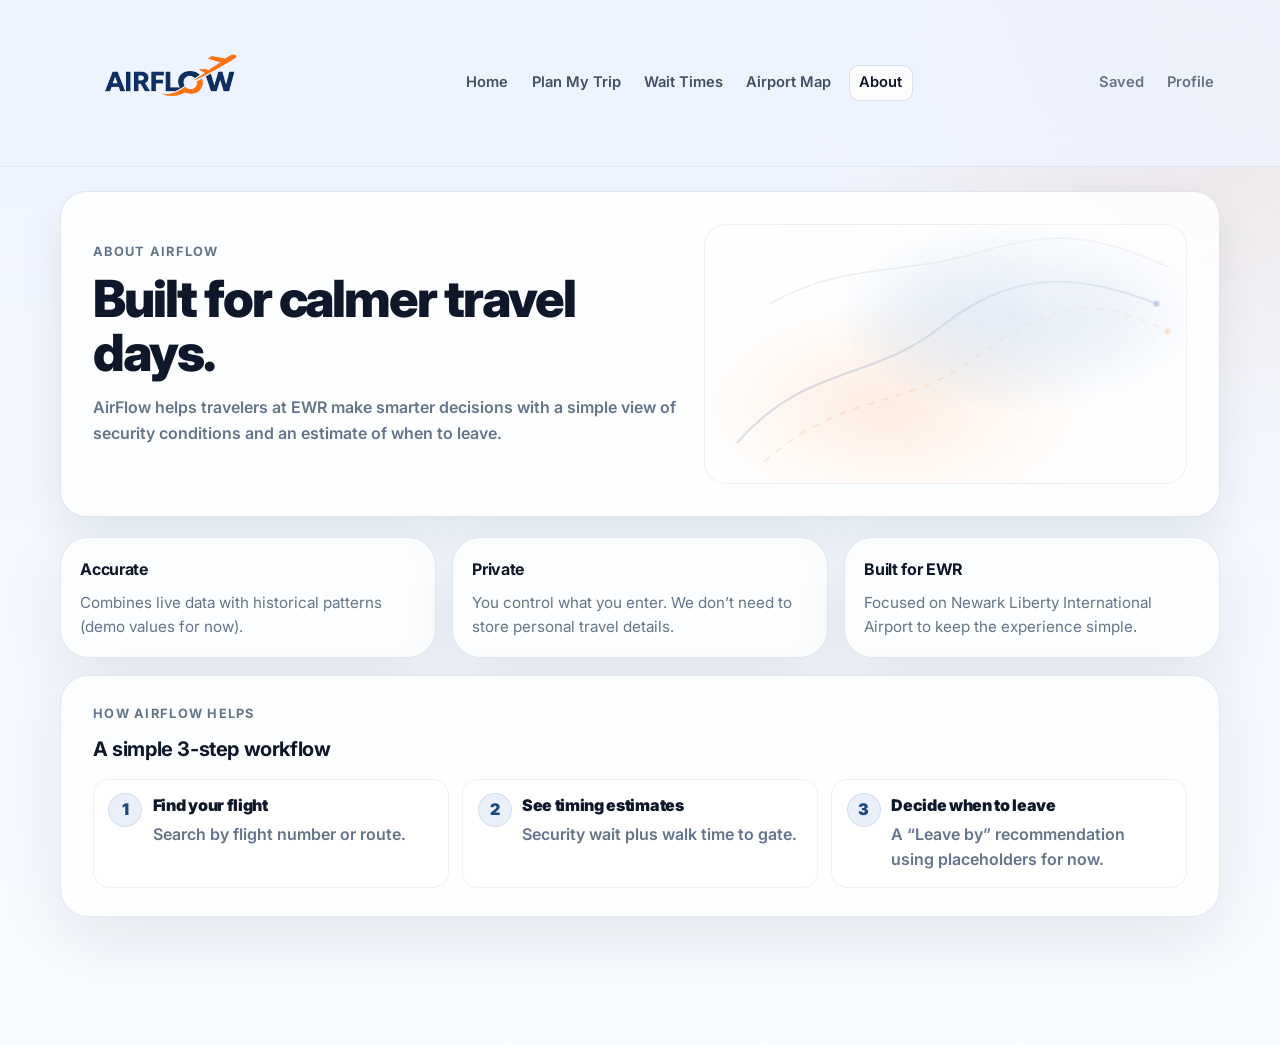
==== commit c8378b97: "Update about.html" ====
--- a/frontend/about.html
+++ b/frontend/about.html
@@ -16,7 +16,7 @@
     <header class="topbar">
         <div class="container topbar-inner">
             <a class="brand" href="index.html" aria-label="AirFlow home">
-                <img class="brand-logo" src="assets/airflow-logo.png" alt="AirFlow" width="160" height="42" decoding="async" />
+                <img class="brand-logo" src="assets/airflow-logo-transparent.png" alt="AirFlow" decoding="async" />
             </a>
 
             <nav class="topnav" aria-label="Primary">
--- a/frontend/style-premium.css
+++ b/frontend/style-premium.css
@@ -40,6 +40,7 @@
   --shadow: var(--shadow-soft);
   --shadow-sm: var(--shadow-card);
   --shadow-hover: 0 14px 34px rgba(15,23,42,0.10);
+  --ease: 160ms ease;
 }
 
 *,
@@ -53,13 +54,15 @@
   min-height: 100vh;
   font-family: var(--font);
   color: var(--text);
-  background: var(--bg);
+  background:
+    radial-gradient(circle at top right, rgba(249,115,22,0.10), transparent 30%),
+    linear-gradient(180deg, #eef4ff 0%, #f8fbff 100%);
   line-height: 1.6;
 }
 
 /* Keep subtle premium background */
-.bg-grid{ opacity: 0.18; }
-.bg-glow{ opacity: 0.22; filter: blur(32px); }
+.bg-grid{ opacity: 0.10; }
+.bg-glow{ opacity: 0.18; filter: blur(40px); }
 
 /* Small layout utilities (polish-only). */
 .mt-4 { margin-top: 1rem; }
@@ -70,7 +73,7 @@
   align-items: baseline;
   justify-content: space-between;
   gap: 1rem;
-  margin-bottom: 0.75rem;
+  margin-bottom: 0.95rem;
 }
 .saved-count{
   display:inline-flex;
@@ -86,7 +89,8 @@
   font-weight: 900;
   font-size: 0.9rem;
 }
-.saved-list { margin-top: 0.2rem; }
+.saved-list { margin-top: 0.35rem; }
+.saved-list.results-list{ gap: 1rem; }
 .saved-empty{
   border-radius: 16px;
   border: 1px solid rgba(15, 23, 42, 0.06);
@@ -133,10 +137,10 @@
 .saved-card-summary{
   cursor: pointer;
   list-style: none;
-  padding: 0.78rem 0.95rem;
+  padding: 0.92rem 1.05rem;
   display: grid;
   grid-template-columns: 1.2fr 0.8fr;
-  gap: 0.75rem;
+  gap: 0.85rem;
   align-items: center;
   position: relative;
 }
@@ -158,14 +162,14 @@
 }
 .saved-card-left{ min-width: 0; }
 .saved-flight{ margin: 0; font-weight: 950; letter-spacing: -0.03em; font-size: 1.06rem; line-height: 1.15; }
-.saved-dest{ margin: 0.08rem 0 0; font-weight: 900; letter-spacing: -0.02em; color: rgba(15, 23, 42, 0.90); white-space: nowrap; overflow: hidden; text-overflow: ellipsis; }
-.saved-meta{ margin: 0.2rem 0 0; color: var(--slate-500); font-weight: 650; font-size: 0.92rem; white-space: nowrap; overflow: hidden; text-overflow: ellipsis; }
+.saved-dest{ margin: 0.12rem 0 0; font-weight: 900; letter-spacing: -0.02em; color: rgba(15, 23, 42, 0.90); white-space: nowrap; overflow: hidden; text-overflow: ellipsis; }
+.saved-meta{ margin: 0.28rem 0 0; color: var(--slate-500); font-weight: 650; font-size: 0.92rem; white-space: nowrap; overflow: hidden; text-overflow: ellipsis; }
 
 .saved-card-right{
   display: grid;
   justify-items: end;
-  gap: 0.2rem;
-  padding-right: 1.2rem; /* room for chevron */
+  gap: 0.28rem;
+  padding-right: 1.35rem; /* room for chevron */
 }
 .saved-primary{ font-weight: 850; color: rgba(15, 23, 42, 0.92); }
 .saved-primary strong{ font-weight: 950; letter-spacing: -0.02em; }
@@ -186,7 +190,7 @@
 .saved-status--warn{ border-color: rgba(249, 115, 22, 0.18); background: rgba(249, 115, 22, 0.06); color: rgba(124, 45, 18, 0.92); }
 .saved-status--danger{ border-color: rgba(239, 68, 68, 0.18); background: rgba(239, 68, 68, 0.06); color: rgba(127, 29, 29, 0.92); }
 
-.saved-card-body{ padding: 0.1rem 0.95rem 0.95rem; }
+.saved-card-body{ padding: 0.25rem 1.05rem 1.05rem; }
 .saved-warn{ margin: 0.6rem 0 0.65rem; font-weight: 750; color: rgba(124, 45, 18, 0.92); }
 .saved-warn--danger{ color: rgba(127, 29, 29, 0.92); }
 
@@ -257,11 +261,144 @@
   margin-top: 0.85rem;
 }
 
+/* Saved plans: horizontal “airport timeline” preview */
+.saved-card-body--plan{
+  display: grid;
+  gap: 0.85rem;
+  padding-top: 0.35rem;
+}
+.saved-plan-timeline{
+  display: grid;
+  grid-auto-flow: column;
+  grid-auto-columns: minmax(200px, 1fr);
+  gap: 0.75rem;
+  align-items: stretch;
+  overflow-x: auto;
+  padding: 0.15rem 0.1rem 0.35rem;
+  scroll-snap-type: x proximity;
+  -webkit-overflow-scrolling: touch;
+}
+.saved-plan-timeline::-webkit-scrollbar{ height: 8px; }
+.saved-plan-timeline::-webkit-scrollbar-thumb{
+  background: rgba(148,163,184,0.35);
+  border-radius: 999px;
+}
+.saved-plan-step{
+  width: auto;
+  scroll-snap-align: start;
+  border-radius: 18px;
+  border: 1px solid rgba(148,163,184,0.22);
+  background: rgba(255,255,255,0.78);
+  box-shadow: inset 0 0 0 1px rgba(255,255,255,0.55);
+  padding: 0.65rem 0.8rem 0.7rem;
+  display: grid;
+  gap: 0.45rem;
+  transition: transform var(--ease), box-shadow var(--ease), border-color var(--ease);
+}
+.saved-plan-step:hover{
+  transform: translateY(-1px);
+  box-shadow: 0 18px 40px rgba(15,23,42,0.08);
+  border-color: rgba(35,74,159,0.18);
+}
+.saved-plan-step-top{
+  display:flex;
+  justify-content: center;
+}
+.saved-plan-dot{
+  width: 10px;
+  height: 10px;
+  border-radius: 999px;
+  background: rgba(255,255,255,0.95);
+  border: 2px solid rgba(35,74,159,0.40);
+  box-shadow: 0 6px 14px rgba(15,23,42,0.10);
+}
+.saved-plan-step-body{
+  display: grid;
+  gap: 0.18rem;
+  min-width: 0;
+}
+.saved-plan-step-title{
+  margin: 0;
+  font-weight: 950;
+  letter-spacing: -0.02em;
+  color: #0f172a;
+  font-size: 0.9rem;
+  line-height: 1.15;
+  white-space: nowrap;
+  overflow: hidden;
+  text-overflow: ellipsis;
+}
+.saved-plan-step-sub{
+  margin: 0;
+  color: rgba(100,116,139,0.92);
+  font-weight: 650;
+  font-size: 0.8rem;
+  line-height: 1.25;
+  min-height: 1.25em;
+}
+.saved-plan-step-time{
+  margin: 0.15rem 0 0;
+  font-size: 1.18rem;
+  font-weight: 950;
+  letter-spacing: -0.035em;
+  color: #0f172a;
+  line-height: 1.05;
+  font-variant-numeric: tabular-nums;
+}
+.saved-plan-step-meta{
+  margin: 0.05rem 0 0;
+  display: inline-flex;
+  align-items: baseline;
+  gap: 0.25rem;
+  color: rgba(100,116,139,0.92);
+}
+.saved-plan-step-meta strong{
+  font-size: 0.92rem;
+  font-weight: 850;
+  letter-spacing: -0.02em;
+  color: rgba(51, 65, 85, 0.92);
+  font-variant-numeric: tabular-nums;
+}
+.saved-plan-step-meta span{
+  font-size: 0.72rem;
+  font-weight: 800;
+  letter-spacing: 0.10em;
+  text-transform: uppercase;
+  color: rgba(100,116,139,0.78);
+}
+.saved-plan-step-meta--muted span{
+  letter-spacing: 0.12em;
+}
+.saved-plan-step--gate{
+  border-color: rgba(249,115,22,0.26);
+  background: linear-gradient(135deg, rgba(255,247,237,0.88), rgba(255,255,255,0.72));
+}
+.saved-plan-step--gate .saved-plan-dot{
+  border-color: rgba(249,115,22,0.55);
+}
+.saved-plan-step--boarding{
+  border-color: rgba(35, 74, 159, 0.22);
+  background: linear-gradient(135deg, rgba(255,255,255,0.88), rgba(35,74,159,0.06));
+}
+.saved-plan-step--boarding .saved-plan-dot{
+  border-color: rgba(35, 74, 159, 0.55);
+}
+
+.saved-plan-actions{
+  display:flex;
+  justify-content: flex-end;
+  gap: 0.6rem;
+  flex-wrap: wrap;
+}
+.saved-plan-actions .btn{ height: 44px; }
+
 @media (max-width: 960px){
   .saved-card-summary{ grid-template-columns: 1fr; }
   .saved-card-right{ justify-items: start; padding-right: 0; }
   .saved-mini-metrics{ grid-template-columns: repeat(2, minmax(0, 1fr)); }
   .saved-custom-grid{ grid-template-columns: 1fr; }
+  .saved-plan-timeline{ grid-auto-columns: minmax(180px, 82vw); }
+  .saved-plan-step-sub{ display:none; }
 }
 
 .page-footer{
@@ -274,6 +411,53 @@
   color: rgba(100, 116, 139, 0.92);
   font-size: 0.85rem;
   font-weight: 600;
+}
+
+/* Airport map: directions overlay (does not interact with iframe) */
+.airport-map-frame{
+  position: relative;
+}
+.map-overlay{
+  position: absolute;
+  top: 18px;
+  left: 18px;
+  max-width: min(520px, calc(100% - 36px));
+  border-radius: 18px;
+  padding: 0.85rem 0.95rem;
+  background: rgba(255,255,255,0.92);
+  border: 1px solid rgba(148,163,184,0.20);
+  box-shadow: 0 18px 44px rgba(15,23,42,0.10);
+  backdrop-filter: blur(10px);
+  z-index: 3;
+}
+.map-overlay.is-hidden{ display:none; }
+.map-overlay-kicker{
+  margin: 0;
+  font-size: 0.72rem;
+  letter-spacing: 0.12em;
+  text-transform: uppercase;
+  font-weight: 900;
+  color: rgba(35, 74, 159, 0.78);
+}
+.map-overlay-route{
+  margin: 0.25rem 0 0;
+  font-weight: 950;
+  letter-spacing: -0.02em;
+  color: rgba(15,23,42,0.92);
+  font-size: 1.05rem;
+}
+.map-overlay-sub{
+  margin: 0.4rem 0 0;
+  color: rgba(100,116,139,0.92);
+  font-weight: 650;
+  font-size: 0.92rem;
+}
+@media (max-width: 720px){
+  .map-overlay{
+    top: 14px;
+    left: 14px;
+    max-width: calc(100% - 28px);
+  }
 }
 
 .bg-grid {
@@ -299,7 +483,7 @@
 }
 
 .container {
-  max-width: 1200px;
+  max-width: 1160px;
   margin: 0 auto;
   padding: 0 1.25rem;
 }
@@ -329,7 +513,7 @@
 }
 
 .brand { display: inline-flex; align-items: center; text-decoration: none; }
-.brand-logo { height: auto; width: 168px; }
+.brand-logo { height: auto; width: 220px; }
 
 .topnav {
   display: flex;
@@ -397,16 +581,18 @@
 
 /* Cards + buttons */
 .card {
-  background: linear-gradient(180deg, rgba(255,255,255,0.92), rgba(255,255,255,0.84));
-  backdrop-filter: blur(10px);
-  border: 1px solid var(--border);
-  border-radius: var(--radius-lg);
-  box-shadow: var(--shadow-card);
-}
-.card--padded { padding: 1.25rem; }
+  background: rgba(255,255,255,0.82);
+  backdrop-filter: blur(14px);
+  border: 1px solid rgba(148,163,184,0.25);
+  border-radius: 28px;
+  box-shadow: 0 24px 70px rgba(15,23,42,0.08);
+  transition: transform var(--ease), box-shadow var(--ease), border-color var(--ease);
+}
+.card--padded { padding: 28px 32px; }
 
 .card:hover {
-  box-shadow: var(--shadow-soft);
+  transform: translateY(-1px);
+  box-shadow: 0 30px 80px rgba(15,23,42,0.10);
 }
 
 .btn {
@@ -422,17 +608,17 @@
   font-weight: 700;
   text-decoration: none;
   cursor: pointer;
-  transition: transform 0.14s ease, background 0.2s ease, box-shadow 0.2s ease, border-color 0.2s ease, filter 0.2s ease;
+  transition: transform var(--ease), background var(--ease), box-shadow var(--ease), border-color var(--ease), filter var(--ease);
 }
 .btn:active { transform: translateY(1px); }
 .btn:hover{ transform: translateY(-1px); box-shadow: 0 10px 24px rgba(15,23,42,0.10); }
 .btn-primary {
-  background: linear-gradient(180deg, var(--primary), var(--primary-dark));
+  background: linear-gradient(135deg, #234a9f, #183777);
   color: white;
   border-color: rgba(35, 74, 159, 0.45);
-  box-shadow: 0 14px 32px rgba(35, 74, 159, 0.22);
-}
-.btn-primary:hover { box-shadow: 0 18px 40px rgba(35, 74, 159, 0.26); filter: saturate(1.05); }
+  box-shadow: 0 14px 30px rgba(35,74,159,0.22);
+}
+.btn-primary:hover { transform: translateY(-1px); box-shadow: 0 18px 36px rgba(35,74,159,0.28); filter: saturate(1.05); }
 .btn-ghost { background: rgba(255, 255, 255, 0.7); }
 .btn-wide { min-width: 160px; }
 
@@ -462,13 +648,28 @@
   box-shadow: var(--shadow);
 }
 .hero--home { min-height: 320px; }
+.hero--landing{
+  padding: 2.25rem;
+  overflow: hidden;
+  background:
+    radial-gradient(circle at 18% 22%, rgba(35,74,159,0.10) 0%, transparent 38%),
+    radial-gradient(circle at 76% 18%, rgba(249,115,22,0.10) 0%, transparent 44%),
+    linear-gradient(180deg, rgba(255,255,255,0.88) 0%, rgba(255,255,255,0.72) 100%);
+  border-color: rgba(148,163,184,0.20);
+}
 .hero-copy .hero-title {
   margin: 0;
   font-size: clamp(2.25rem, 4vw, 3.2rem);
   line-height: 1.05;
   letter-spacing: -0.04em;
-}
-.hero-lede { margin: 0.85rem 0 1.1rem; color: var(--slate-500); max-width: 54ch; }
+  font-weight: 850;
+}
+.hero-lede {
+  margin: 0.95rem 0 1.2rem;
+  color: var(--slate-500);
+  max-width: 58ch;
+  font-weight: 600;
+}
 .hero-actions { display: flex; gap: 0.75rem; flex-wrap: wrap; }
 .hero-art {
   height: 300px;
@@ -481,6 +682,293 @@
   position: relative;
   overflow: hidden;
 }
+.hero-store{
+  margin-top: 1.15rem;
+  display: grid;
+  gap: 0.65rem;
+}
+.hero-store .hero-note{
+  margin: 0.25rem 0 0;
+  color: rgba(100,116,139,0.92);
+  font-weight: 650;
+  font-size: 0.92rem;
+}
+.hero-store{
+  max-width: 520px;
+}
+.hero-store{
+  grid-template-columns: repeat(2, minmax(0, 1fr));
+  align-items: center;
+}
+.hero-store .hero-note{
+  grid-column: 1 / -1;
+}
+.store-badge{
+  display: grid;
+  gap: 0.05rem;
+  padding: 0.7rem 0.85rem;
+  border-radius: 16px;
+  text-decoration: none;
+  color: rgba(15,23,42,0.92);
+  background: rgba(255,255,255,0.78);
+  border: 1px solid rgba(148,163,184,0.22);
+  box-shadow: 0 10px 26px rgba(15,23,42,0.06);
+  transition: transform var(--ease), box-shadow var(--ease), border-color var(--ease);
+  user-select: none;
+}
+.store-badge:hover{
+  transform: translateY(-1px);
+  border-color: rgba(35,74,159,0.22);
+  box-shadow: 0 18px 44px rgba(15,23,42,0.10);
+}
+.store-badge-top{
+  font-size: 0.72rem;
+  letter-spacing: 0.08em;
+  text-transform: uppercase;
+  font-weight: 850;
+  color: rgba(100,116,139,0.90);
+}
+.store-badge-bottom{
+  font-size: 1.05rem;
+  font-weight: 950;
+  letter-spacing: -0.02em;
+}
+.store-badge--alt:hover{
+  border-color: rgba(249,115,22,0.22);
+}
+
+/* Landing hero phone mock (CSS-only) */
+.hero-art--phone{
+  background: transparent;
+  border: none;
+  overflow: visible;
+  display: grid;
+  place-items: center;
+  height: 360px;
+}
+.hero-art--phone::before,
+.hero-art--phone::after{ display:none; }
+.phone-mock{
+  width: min(360px, 100%);
+  aspect-ratio: 9 / 18;
+  border-radius: 44px;
+  background:
+    linear-gradient(180deg, rgba(15,23,42,0.92), rgba(15,23,42,0.78));
+  box-shadow:
+    0 34px 80px rgba(15,23,42,0.22),
+    0 14px 34px rgba(35,74,159,0.12);
+  position: relative;
+  padding: 12px;
+}
+.phone-mock::before{
+  content:"";
+  position:absolute;
+  inset:-18px;
+  border-radius: 56px;
+  background:
+    radial-gradient(circle at 28% 18%, rgba(35,74,159,0.20), transparent 55%),
+    radial-gradient(circle at 74% 22%, rgba(249,115,22,0.18), transparent 58%);
+  filter: blur(10px);
+  z-index: -1;
+}
+.phone-notch{
+  position:absolute;
+  top: 10px;
+  left: 50%;
+  transform: translateX(-50%);
+  width: 42%;
+  height: 20px;
+  border-radius: 999px;
+  background: rgba(0,0,0,0.35);
+}
+.phone-screen{
+  height: 100%;
+  border-radius: 34px;
+  background:
+    radial-gradient(circle at 18% 18%, rgba(35,74,159,0.10), transparent 55%),
+    radial-gradient(circle at 78% 24%, rgba(249,115,22,0.08), transparent 58%),
+    linear-gradient(180deg, rgba(255,255,255,0.96), rgba(255,255,255,0.90));
+  border: 1px solid rgba(255,255,255,0.20);
+  overflow: hidden;
+  padding: 1.15rem 1.05rem 0.95rem;
+  display: grid;
+  align-content: start;
+  gap: 0.75rem;
+}
+.phone-topbar{
+  display:flex;
+  align-items:center;
+  justify-content: space-between;
+}
+.phone-chip{
+  display:inline-flex;
+  align-items:center;
+  justify-content:center;
+  width: fit-content;
+  padding: 0.35rem 0.6rem;
+  border-radius: 999px;
+  background: rgba(35,74,159,0.10);
+  border: 1px solid rgba(35,74,159,0.14);
+  color: rgba(15,61,122,0.92);
+  font-weight: 900;
+  letter-spacing: 0.10em;
+  text-transform: uppercase;
+  font-size: 0.72rem;
+}
+.phone-chip--ghost{
+  background: rgba(255,255,255,0.62);
+  border-color: rgba(148,163,184,0.22);
+  color: rgba(51,65,85,0.88);
+}
+.phone-map{
+  height: 58%;
+  border-radius: 22px;
+  border: 1px solid rgba(148,163,184,0.18);
+  background:
+    radial-gradient(circle at 20% 35%, rgba(35,74,159,0.12), transparent 40%),
+    radial-gradient(circle at 70% 55%, rgba(249,115,22,0.10), transparent 42%),
+    linear-gradient(135deg, rgba(255,255,255,0.82), rgba(248,251,255,0.92));
+  position: relative;
+  overflow: hidden;
+}
+.phone-map--ewr::before{
+  content:"";
+  position:absolute;
+  inset: 0;
+  background-image:
+    repeating-linear-gradient(0deg, rgba(15,23,42,0.06) 0 1px, transparent 1px 18px),
+    repeating-linear-gradient(90deg, rgba(15,23,42,0.05) 0 1px, transparent 1px 22px);
+  opacity: 0.35;
+}
+.phone-map--ewr::after{
+  content:"";
+  position:absolute;
+  inset: 0;
+  background-image:
+    linear-gradient(115deg, rgba(15,23,42,0.08), transparent 45%),
+    linear-gradient(205deg, rgba(15,23,42,0.06), transparent 55%);
+  opacity: 0.65;
+}
+.phone-map--ewr{
+  background:
+    radial-gradient(circle at 30% 30%, rgba(35,74,159,0.18), transparent 40%),
+    radial-gradient(circle at 70% 58%, rgba(249,115,22,0.14), transparent 44%),
+    linear-gradient(135deg, rgba(255,255,255,0.88), rgba(245,249,255,0.96));
+}
+.phone-map--ewr .phone-map-pin{
+  position:absolute;
+  width: 28px;
+  height: 28px;
+  border-radius: 999px;
+  display:grid;
+  place-items:center;
+  font-weight: 950;
+  font-size: 0.85rem;
+  color: rgba(15,23,42,0.90);
+  background: rgba(255,255,255,0.92);
+  border: 1px solid rgba(148,163,184,0.22);
+  box-shadow: 0 12px 26px rgba(15,23,42,0.10);
+}
+.phone-map-pin--a{ left: 14%; top: 20%; }
+.phone-map-pin--b{ left: 52%; top: 36%; }
+.phone-map-pin--c{ left: 34%; top: 62%; }
+.phone-map-route{
+  position:absolute;
+  inset: 0;
+  background-image: url("data:image/svg+xml,%3Csvg xmlns='http://www.w3.org/2000/svg' width='520' height='360' viewBox='0 0 520 360'%3E%3Cg fill='none' stroke-linecap='round'%3E%3Cpath d='M72 110 C 150 70, 230 92, 300 128 S 420 212, 468 250' stroke='%23234a9f' stroke-opacity='0.26' stroke-width='6.2'/%3E%3Cpath d='M72 110 C 150 70, 230 92, 300 128 S 420 212, 468 250' stroke='%23f97316' stroke-opacity='0.18' stroke-width='2.8' stroke-dasharray='10 12'/%3E%3C/g%3E%3C/svg%3E");
+  background-repeat: no-repeat;
+  background-size: cover;
+  background-position: center;
+  opacity: 0.9;
+  pointer-events:none;
+}
+
+/* Bottom sheet timeline inside phone */
+.phone-sheet{
+  position: absolute;
+  left: 12px;
+  right: 12px;
+  bottom: 12px;
+  border-radius: 26px;
+  background: rgba(255,255,255,0.92);
+  border: 1px solid rgba(148,163,184,0.18);
+  box-shadow: 0 24px 60px rgba(15,23,42,0.18);
+  padding: 0.65rem 0.75rem 0.75rem;
+  backdrop-filter: blur(10px);
+}
+.phone-sheet-grab{
+  width: 38px;
+  height: 5px;
+  border-radius: 999px;
+  background: rgba(148,163,184,0.60);
+  margin: 0.1rem auto 0.55rem;
+}
+.phone-sheet-head{
+  display:flex;
+  align-items:center;
+  justify-content: space-between;
+  gap: 0.6rem;
+  margin-bottom: 0.55rem;
+}
+.phone-sheet-title{
+  font-weight: 900;
+  letter-spacing: -0.02em;
+  color: rgba(15,23,42,0.92);
+  font-size: 0.98rem;
+}
+.phone-sheet-pill{
+  padding: 0.28rem 0.55rem;
+  border-radius: 999px;
+  background: rgba(35,74,159,0.10);
+  border: 1px solid rgba(35,74,159,0.14);
+  color: rgba(15,61,122,0.92);
+  font-weight: 900;
+  font-size: 0.78rem;
+  white-space: nowrap;
+}
+.phone-sheet-steps{
+  display:grid;
+  gap: 0.45rem;
+}
+.phone-step{
+  display:grid;
+  grid-template-columns: 12px 1fr auto;
+  align-items: center;
+  gap: 0.55rem;
+  padding: 0.55rem 0.6rem;
+  border-radius: 18px;
+  background: rgba(255,255,255,0.78);
+  border: 1px solid rgba(148,163,184,0.16);
+}
+.phone-step-dot{
+  width: 10px;
+  height: 10px;
+  border-radius: 999px;
+  background: rgba(255,255,255,0.95);
+  border: 2px solid rgba(35,74,159,0.48);
+  box-shadow: 0 10px 22px rgba(15,23,42,0.10);
+}
+.phone-step--orange .phone-step-dot{ border-color: rgba(249,115,22,0.60); }
+.phone-step-k{
+  font-size: 0.66rem;
+  letter-spacing: 0.10em;
+  text-transform: uppercase;
+  font-weight: 850;
+  color: rgba(100,116,139,0.92);
+}
+.phone-step-v{
+  font-size: 1.02rem;
+  font-weight: 950;
+  letter-spacing: -0.03em;
+  color: rgba(15,23,42,0.92);
+  margin-top: 0.06rem;
+}
+.phone-step-meta{
+  font-weight: 850;
+  color: rgba(51,65,85,0.74);
+  font-size: 0.86rem;
+  white-space: nowrap;
+}
 .hero-art::before {
   content: "";
   position: absolute;
@@ -502,6 +990,9 @@
 
 @media (max-width: 960px) {
   .hero { grid-template-columns: 1fr; }
+  .hero--landing{ padding: 1.6rem; }
+  .hero-art--phone{ height: 340px; }
+  .hero-store{ grid-template-columns: 1fr; }
 }
 
 /* Home features + split */
@@ -657,27 +1148,28 @@
 .field { display: grid; gap: 0.45rem; }
 .plan-search-card .field { position: relative; }
 .field-label {
-  font-size: 0.82rem;
-  font-weight: 700;
-  color: rgba(100, 116, 139, 0.95);
-  letter-spacing: 0.08em;
+  font-size: 11px;
+  font-weight: 800;
+  color: #718096;
+  letter-spacing: 0.12em;
   text-transform: uppercase;
 }
 .field-input {
   width: 100%;
-  height: 54px;
-  padding: 0 1rem;
-  border-radius: var(--radius-input);
-  border: 1px solid var(--border);
-  background: rgba(255, 255, 255, 0.92);
+  height: 56px;
+  padding: 0 1.05rem;
+  border-radius: 18px;
+  border: 1px solid rgba(148,163,184,0.35);
+  background: rgba(255,255,255,0.90);
   font-family: inherit;
-  transition: border-color 0.2s ease, box-shadow 0.2s ease, background 0.2s ease;
+  box-shadow: inset 0 1px 2px rgba(15,23,42,0.04);
+  transition: border-color var(--ease), box-shadow var(--ease), background var(--ease);
 }
 .field-input::placeholder{ color: rgba(100, 116, 139, 0.70); }
 .field-input:focus {
   outline: none;
-  border-color: rgba(35, 74, 159, 0.55);
-  box-shadow: 0 0 0 4px rgba(35, 74, 159, 0.14);
+  border-color: #234a9f;
+  box-shadow: 0 0 0 4px rgba(35,74,159,0.12);
   background: rgba(255, 255, 255, 0.98);
 }
 
@@ -724,6 +1216,575 @@
 
 .is-hidden { display: none !important; }
 
+/* Plan Details wizard (checkout-style steps) */
+.pd-steps-viewport{
+  overflow-x: auto;
+  overflow-y: visible;
+  margin-top: var(--s-5);
+  scroll-snap-type: x mandatory;
+  scrollbar-width: none;
+  -webkit-overflow-scrolling: touch;
+}
+.pd-steps-viewport::-webkit-scrollbar{ display:none; }
+.pd-steps-track{
+  display: flex;
+  gap: 0;
+  /* Avoid transform-based sliding (keeps text crisp on Windows/Chrome). */
+  will-change: scroll-position;
+}
+.pd-step{
+  flex: 0 0 100%;
+  min-width: 100%;
+  scroll-snap-align: start;
+}
+.pd-step > section{
+  margin-top: 0;
+}
+.pd-step .card + .card{
+  margin-top: var(--s-5);
+}
+
+/* Wizard step surfaces: reduce “floating card” contrast */
+.pd-steps-viewport .card{
+  box-shadow: none !important;
+  border: 1px solid rgba(148,163,184,0.22);
+  background: #ffffff;
+}
+.pd-steps-viewport .planner-hero,
+.pd-steps-viewport .pd-leave-option,
+.pd-steps-viewport .planner-metric{
+  box-shadow: none !important;
+}
+
+/* Bottom wizard bar */
+.pd-wizard{
+  position: fixed;
+  left: 0;
+  right: 0;
+  bottom: 0;
+  z-index: 50;
+  background: rgba(238, 244, 255, 0.92);
+  border-top: 1px solid rgba(15, 23, 42, 0.06);
+  backdrop-filter: blur(14px);
+  padding: 0.75rem 0 calc(0.75rem + env(safe-area-inset-bottom));
+  box-shadow: none;
+}
+.pd-wizard-inner{
+  display: grid;
+  /* Keep center dots perfectly stable regardless of button label width */
+  grid-template-columns: 140px 1fr 180px;
+  align-items: center;
+  gap: 1rem;
+}
+.pd-wizard-inner > .btn{
+  height: 44px;
+  padding: 0 18px;
+}
+.pd-wizard-inner > .btn.btn-primary{
+  justify-self: end;
+  width: 180px;
+}
+.pd-wizard-inner > .btn.btn-ghost{
+  justify-self: start;
+  width: 140px;
+}
+
+.pd-wizard-dots{
+  display: inline-flex;
+  align-items: center;
+  justify-content: center;
+  gap: 0.85rem;
+  flex: 1 1 auto;
+  min-width: 0;
+}
+
+.pd-step-kicker{
+  margin: 0 0 0.45rem;
+  font-size: 0.75rem;
+  letter-spacing: 0.12em;
+  text-transform: uppercase;
+  font-weight: 900;
+  color: rgba(100, 116, 139, 0.92);
+}
+
+/* Leave-by stacked options */
+.pd-leave-list{
+  margin-top: 0.85rem;
+  display: grid;
+  gap: 0.8rem;
+}
+.pd-leave-option{
+  width: 100%;
+  text-align: left;
+  border: 1px solid rgba(148,163,184,0.24);
+  background: rgba(255,255,255,0.92);
+  border-radius: 18px;
+  padding: 1rem 1.05rem;
+  display: flex;
+  align-items: center;
+  justify-content: space-between;
+  gap: 1.25rem;
+  cursor: pointer;
+  font-family: inherit;
+  font-size: inherit;
+  transition: transform var(--ease), box-shadow var(--ease), border-color var(--ease), background var(--ease);
+}
+.pd-leave-option:hover{
+  transform: translateY(-1px);
+  border-color: rgba(35, 74, 159, 0.22);
+  box-shadow: 0 18px 40px rgba(15,23,42,0.08);
+}
+.pd-leave-option.is-selected{
+  border-color: rgba(249,115,22,0.32);
+  background: linear-gradient(135deg, rgba(255,247,237,0.96), rgba(255,255,255,0.9));
+  box-shadow: 0 18px 38px -26px rgba(249, 115, 22, 0.34);
+}
+.pd-leave-left{
+  display: grid;
+  gap: 0.2rem;
+  min-width: 0;
+}
+.pd-leave-title{
+  font-weight: 950;
+  letter-spacing: -0.02em;
+  color: rgba(15, 23, 42, 0.92);
+}
+.pd-leave-sub{
+  color: rgba(100, 116, 139, 0.92);
+  font-weight: 650;
+  font-size: 0.95rem;
+}
+.pd-leave-right{
+  display: grid;
+  justify-items: end;
+  flex: 0 0 auto;
+}
+.pd-leave-time{
+  font-size: 1.35rem;
+  font-weight: 950;
+  letter-spacing: -0.03em;
+  color: rgba(15, 23, 42, 0.92);
+  font-variant-numeric: tabular-nums;
+}
+.pd-leave-option:focus-visible{
+  outline: none;
+  box-shadow: 0 0 0 4px rgba(35, 74, 159, 0.14), 0 18px 40px rgba(15,23,42,0.08);
+}
+
+/* Step 3 should match Step 4 typography (inherit global). */
+.pd-step[data-step="leave"]{
+  font-family: inherit;
+}
+
+/* Parking lot picker modal */
+.pd-modal{
+  position: fixed;
+  inset: 0;
+  z-index: 99999;
+  display: grid;
+  place-items: center;
+  padding: 1.25rem;
+}
+.pd-modal-backdrop{
+  position: absolute;
+  inset: 0;
+  background: rgba(15, 23, 42, 0.42);
+  backdrop-filter: blur(6px);
+}
+.pd-modal-card{
+  position: relative;
+  width: min(720px, 96vw);
+  max-height: min(82vh, 720px);
+  overflow: hidden;
+  border-radius: 26px;
+  background: rgba(255,255,255,0.94);
+  border: 1px solid rgba(148,163,184,0.26);
+  box-shadow: 0 30px 90px rgba(15,23,42,0.20);
+  display: grid;
+  grid-template-rows: auto 1fr auto;
+}
+.pd-modal-head{
+  padding: 1.1rem 1.15rem 0.85rem;
+  display: flex;
+  align-items: flex-start;
+  justify-content: space-between;
+  gap: 1rem;
+  border-bottom: 1px solid rgba(148,163,184,0.18);
+}
+.pd-modal-close{
+  width: 40px;
+  height: 40px;
+  border-radius: 999px;
+  border: 1px solid rgba(148,163,184,0.28);
+  background: rgba(255,255,255,0.85);
+  cursor: pointer;
+  font-size: 22px;
+  line-height: 1;
+  font-weight: 900;
+  color: rgba(51, 65, 85, 0.85);
+}
+.pd-modal-body{
+  padding: 0.95rem 1.15rem 1.05rem;
+  overflow: auto;
+}
+.pd-modal-actions{
+  padding: 0.85rem 1.15rem calc(0.95rem + env(safe-area-inset-bottom));
+  display: flex;
+  justify-content: flex-end;
+  gap: 0.65rem;
+  border-top: 1px solid rgba(148,163,184,0.18);
+  background: rgba(255,255,255,0.92);
+}
+.pd-park-list{
+  display: grid;
+  gap: 0.65rem;
+}
+.pd-park-item{
+  width: 100%;
+  text-align: left;
+  border-radius: 18px;
+  border: 1px solid rgba(148,163,184,0.22);
+  background: rgba(255,255,255,0.86);
+  padding: 0.85rem 0.95rem;
+  cursor: pointer;
+  display: grid;
+  gap: 0.25rem;
+  transition: transform var(--ease), box-shadow var(--ease), border-color var(--ease), background var(--ease);
+}
+.pd-park-item:hover{
+  transform: translateY(-1px);
+  border-color: rgba(35, 74, 159, 0.22);
+  box-shadow: 0 18px 40px rgba(15,23,42,0.08);
+}
+.pd-park-item.is-recommended{
+  border-color: rgba(34, 197, 94, 0.28);
+  background: rgba(34, 197, 94, 0.06);
+}
+.pd-park-item.is-selected{
+  border-color: rgba(249,115,22,0.32);
+  background: linear-gradient(135deg, rgba(255,247,237,0.96), rgba(255,255,255,0.90));
+}
+.pd-park-top{
+  display: flex;
+  align-items: center;
+  justify-content: space-between;
+  gap: 0.75rem;
+}
+.pd-park-name{
+  font-weight: 950;
+  letter-spacing: -0.02em;
+  color: rgba(15,23,42,0.92);
+}
+.pd-park-badge{
+  display: inline-flex;
+  align-items: center;
+  padding: 0.2rem 0.55rem;
+  border-radius: 999px;
+  border: 1px solid rgba(34, 197, 94, 0.28);
+  background: rgba(34, 197, 94, 0.10);
+  color: #166534;
+  font-weight: 900;
+  font-size: 0.72rem;
+  letter-spacing: 0.06em;
+  text-transform: uppercase;
+  white-space: nowrap;
+}
+.pd-park-sub{
+  color: rgba(100,116,139,0.92);
+  font-weight: 650;
+}
+
+/* Timeline head (title + save action) */
+.pd-timeline-head{
+  display: flex;
+  align-items: center;
+  justify-content: space-between;
+  gap: 1rem;
+  margin-bottom: 0.75rem;
+}
+.pd-timeline-head-left{
+  display: grid;
+  gap: 0.15rem;
+}
+.pd-timeline-kicker{
+  margin: 0;
+  font-size: 0.72rem;
+  letter-spacing: 0.12em;
+  text-transform: uppercase;
+  font-weight: 900;
+  color: rgba(35, 74, 159, 0.78);
+}
+.pd-timeline-subtitle{
+  margin: 0;
+  color: rgba(100, 116, 139, 0.92);
+  font-weight: 650;
+}
+
+/* Step 4 timeline: modern vertical journey spine + alternating sides */
+.pd-timeline{
+  margin: 0.75rem 0 0;
+  padding: 0;
+  list-style: none;
+  position: relative;
+  display: grid;
+  gap: 1.35rem;
+}
+/* Central vertical spine: repeating S curve between steps (blue + orange only) */
+.pd-timeline::before{
+  content: "";
+  position: absolute;
+  left: 50%;
+  top: 0.35rem;
+  bottom: 0.35rem;
+  width: 84px;
+  transform: translateX(-50%);
+  background-image: url("data:image/svg+xml,%3Csvg xmlns='http://www.w3.org/2000/svg' width='84' height='180' viewBox='0 0 84 180'%3E%3Cdefs%3E%3ClinearGradient id='g' x1='0' y1='0' x2='0' y2='1'%3E%3Cstop offset='0' stop-color='%23234a9f' stop-opacity='0.80'/%3E%3Cstop offset='1' stop-color='%23f97316' stop-opacity='0.55'/%3E%3C/linearGradient%3E%3C/defs%3E%3Cpath d='M42 6 C 70 30, 14 52, 42 78 C 70 104, 14 126, 42 152 C 62 170, 26 176, 42 176' fill='none' stroke='%23234a9f' stroke-opacity='0.16' stroke-width='10' stroke-linecap='round'/%3E%3Cpath d='M42 6 C 70 30, 14 52, 42 78 C 70 104, 14 126, 42 152 C 62 170, 26 176, 42 176' fill='none' stroke='url(%23g)' stroke-width='7' stroke-linecap='round'/%3E%3C/svg%3E");
+  background-repeat: repeat-y;
+  background-position: center top;
+  background-size: 84px 180px;
+  pointer-events: none;
+  opacity: 1;
+}
+.pd-timeline-item{
+  position: relative;
+  display: grid;
+  grid-template-columns: minmax(0, 1fr) 56px minmax(0, 1fr);
+  align-items: center;
+  column-gap: 0.9rem;
+}
+.pd-timeline-node{
+  grid-column: 2;
+  justify-self: center;
+  width: 10px;
+  height: 10px;
+  border-radius: 999px;
+  background: rgba(255,255,255,0.98);
+  border: 2px solid rgba(35,74,159,0.40);
+  box-shadow:
+    0 10px 22px rgba(15,23,42,0.10),
+    0 0 0 6px rgba(35,74,159,0.06);
+}
+.pd-timeline-body{
+  border-radius: 20px;
+  border: 1px solid rgba(148,163,184,0.18);
+  background: rgba(255,255,255,0.92);
+  padding: 1.05rem 1.1rem;
+  box-shadow: 0 10px 26px rgba(15,23,42,0.07);
+  transition: transform var(--ease), box-shadow var(--ease);
+}
+.pd-timeline-item:hover .pd-timeline-body{
+  transform: translateY(-2px);
+  box-shadow: 0 18px 44px rgba(15,23,42,0.10);
+}
+/* Alternate sides: driven by JS-applied classes on VISIBLE items */
+.pd-timeline-item.is-left .pd-timeline-body{ grid-column: 1; }
+.pd-timeline-item.is-right .pd-timeline-body{ grid-column: 3; }
+
+/* Color accents (blue + orange only): follow side */
+.pd-timeline-item.is-left .pd-timeline-node{
+  border-color: rgba(35,74,159,0.62);
+  box-shadow:
+    0 10px 22px rgba(15,23,42,0.10),
+    0 0 0 6px rgba(35,74,159,0.08);
+}
+.pd-timeline-item.is-right .pd-timeline-node{
+  border-color: rgba(249,115,22,0.62);
+  box-shadow:
+    0 10px 22px rgba(15,23,42,0.10),
+    0 0 0 6px rgba(249,115,22,0.08);
+}
+
+.pd-timeline-item.is-left .pd-timeline-body{
+  background: linear-gradient(180deg, rgba(35,74,159,0.06), rgba(255,255,255,0.92));
+}
+.pd-timeline-item.is-right .pd-timeline-body{
+  background: linear-gradient(180deg, rgba(249,115,22,0.07), rgba(255,255,255,0.92));
+}
+
+/* Milestones */
+.pd-timeline-item--gate .pd-timeline-node{ border-color: rgba(249,115,22,0.75) !important; }
+.pd-timeline-item--gate .pd-timeline-body{
+  border-color: rgba(249,115,22,0.26);
+  box-shadow:
+    0 22px 56px rgba(15,23,42,0.12),
+    0 10px 26px rgba(249,115,22,0.10);
+  background: linear-gradient(180deg, rgba(255,247,237,0.96), rgba(255,255,255,0.92)) !important;
+}
+.pd-timeline-item--boarding .pd-timeline-node{ border-color: rgba(35,74,159,0.75) !important; }
+.pd-timeline-item--boarding .pd-timeline-body{
+  border-color: rgba(35,74,159,0.20);
+  background: linear-gradient(180deg, rgba(255,255,255,0.92), rgba(35,74,159,0.06)) !important;
+}
+
+.pd-timeline-row{
+  display: grid;
+  grid-template-columns: 1fr auto;
+  gap: 0.65rem 1rem;
+  align-items: center;
+}
+.pd-timeline-title{
+  margin: 0;
+  font-weight: 850;
+  letter-spacing: 0.10em;
+  text-transform: uppercase;
+  font-size: 0.78rem;
+  color: rgba(100,116,139,0.92);
+}
+.pd-timeline-sub{
+  margin: 0.15rem 0 0;
+  color: rgba(100, 116, 139, 0.92);
+  font-weight: 650;
+  font-size: 0.88rem;
+}
+.pd-timeline-meta{
+  display: grid;
+  justify-items: end;
+  gap: 0.25rem;
+  min-width: 96px;
+}
+.pd-timeline-clock{
+  margin: 0;
+  font-size: 1.42rem;
+  font-weight: 950;
+  letter-spacing: -0.03em;
+  font-variant-numeric: tabular-nums;
+  color: rgba(15,23,42,0.92);
+}
+.pd-timeline-min{
+  margin: 0;
+  display: inline-flex;
+  align-items: baseline;
+  gap: 0.35rem;
+  color: rgba(100, 116, 139, 0.92);
+}
+.pd-timeline-min strong{
+  font-weight: 900;
+  color: rgba(51, 65, 85, 0.92);
+}
+.pd-timeline-min span{
+  font-size: 0.72rem;
+  font-weight: 850;
+  letter-spacing: 0.10em;
+  text-transform: uppercase;
+  color: rgba(100,116,139,0.78);
+}
+
+/* Plan details: airport directions CTA (Step 4) */
+.pd-directions{
+  margin-top: 1.15rem;
+  border-radius: 22px;
+  border: 1px solid rgba(148,163,184,0.20);
+  background:
+    radial-gradient(circle at 14% 25%, rgba(35,74,159,0.10), transparent 45%),
+    radial-gradient(circle at 86% 32%, rgba(249,115,22,0.10), transparent 52%),
+    rgba(255,255,255,0.84);
+  padding: 1rem 1.05rem;
+  box-shadow: 0 14px 34px rgba(15,23,42,0.08);
+}
+.pd-directions-head{
+  display:flex;
+  align-items: center;
+  justify-content: space-between;
+  gap: 1rem;
+  flex-wrap: wrap;
+}
+.pd-directions-kicker{
+  margin: 0;
+  font-size: 0.72rem;
+  letter-spacing: 0.12em;
+  text-transform: uppercase;
+  font-weight: 900;
+  color: rgba(35,74,159,0.78);
+}
+.pd-directions-route{
+  margin: 0.25rem 0 0;
+  font-weight: 950;
+  letter-spacing: -0.02em;
+  color: rgba(15,23,42,0.92);
+  font-size: 1.05rem;
+}
+.pd-directions-sub{
+  margin: 0.35rem 0 0;
+  color: rgba(100,116,139,0.92);
+  font-weight: 650;
+}
+.pd-directions-note{
+  margin: 0.7rem 0 0;
+  color: rgba(100,116,139,0.92);
+  font-weight: 600;
+  font-size: 0.92rem;
+}
+.btn.is-disabled{
+  opacity: 0.55;
+  pointer-events: none;
+}
+
+@media (max-width: 720px){
+  .pd-timeline{ gap: 1.05rem; }
+  .pd-timeline::before{
+    left: 18px;
+    transform: none;
+    width: 48px;
+    background-image: url("data:image/svg+xml,%3Csvg xmlns='http://www.w3.org/2000/svg' width='48' height='180' viewBox='0 0 48 180'%3E%3Cdefs%3E%3ClinearGradient id='g' x1='0' y1='0' x2='0' y2='1'%3E%3Cstop offset='0' stop-color='%23234a9f' stop-opacity='0.72'/%3E%3Cstop offset='1' stop-color='%23f97316' stop-opacity='0.50'/%3E%3C/linearGradient%3E%3C/defs%3E%3Cpath d='M16 6 C 40 30, -6 52, 16 78 C 40 104, -6 126, 16 152 C 32 170, 0 176, 16 176' fill='none' stroke='%23234a9f' stroke-opacity='0.14' stroke-width='9' stroke-linecap='round'/%3E%3Cpath d='M16 6 C 40 30, -6 52, 16 78 C 40 104, -6 126, 16 152 C 32 170, 0 176, 16 176' fill='none' stroke='url(%23g)' stroke-width='6.5' stroke-linecap='round'/%3E%3C/svg%3E");
+    background-repeat: repeat-y;
+    background-position: left top;
+    background-size: 48px 180px;
+  }
+  .pd-timeline-item{ grid-template-columns: 28px 1fr; column-gap: 0.85rem; }
+  .pd-timeline-node{
+    grid-column: 1;
+    justify-self: start;
+    margin-left: 13px;
+    box-shadow:
+      0 10px 22px rgba(15,23,42,0.10),
+      0 0 0 6px rgba(148,163,184,0.10);
+  }
+  .pd-timeline-body{ grid-column: 2 !important; }
+}
+.pd-dot{
+  width: 12px;
+  height: 12px;
+  border-radius: 999px;
+  border: 2px solid rgba(148, 163, 184, 0.55);
+  background: rgba(255, 255, 255, 0.95);
+  padding: 0;
+  cursor: pointer;
+  transition: transform var(--ease), border-color var(--ease), background var(--ease), box-shadow var(--ease), opacity var(--ease);
+}
+.pd-dot:hover{
+  transform: translateY(-1px);
+  border-color: rgba(35, 74, 159, 0.45);
+}
+.pd-dot.is-current{
+  border-color: rgba(35, 74, 159, 0.85);
+  background: rgba(35, 74, 159, 0.12);
+  /* Slightly smaller ring to avoid visual "squeezing" between dots */
+  box-shadow: 0 0 0 3px rgba(35, 74, 159, 0.12);
+}
+.pd-dot.is-complete{
+  border-color: rgba(34, 197, 94, 0.75);
+  background: rgba(34, 197, 94, 0.12);
+}
+.pd-dot.is-disabled{
+  opacity: 0.45;
+  cursor: not-allowed;
+  transform: none;
+}
+.pd-dot:focus-visible{
+  outline: none;
+  box-shadow: 0 0 0 4px rgba(35, 74, 159, 0.14);
+}
+
+/* Ensure content isn't covered by the fixed wizard bar */
+body{
+  padding-bottom: calc(92px + env(safe-area-inset-bottom));
+}
+
+@media (prefers-reduced-motion: reduce){
+  .pd-steps-track{ transition: none; }
+  .pd-dot{ transition: none; }
+}
+
 @media (max-width: 960px) {
   .subgrid { grid-template-columns: 1fr; }
   .form-grid { grid-template-columns: 1fr; }
@@ -744,7 +1805,7 @@
   transition: transform 0.12s ease, border-color 0.2s ease, box-shadow 0.2s ease;
 }
 .flight-result-item:hover { box-shadow: var(--shadow-hover); transform: translateY(-1px); }
-.flight-result-summary { cursor: pointer; padding: 0.8rem 0.9rem; list-style: none; position: relative; }
+.flight-result-summary { cursor: pointer; padding: 0.9rem 1rem; list-style: none; position: relative; }
 .flight-result-summary .btn{ pointer-events: auto; }
 .flight-result-summary::-webkit-details-marker { display: none; }
 .flight-result-body { padding: 0.05rem 1rem 1rem; }
@@ -775,15 +1836,15 @@
 
 .flight-result-preview {
   display: grid;
-  grid-template-columns: 96px 140px minmax(160px, 1.2fr) 120px 110px 80px;
-  gap: 0.35rem 0.85rem;
-  align-items: baseline;
-  padding-right: 0;
+  grid-template-columns: 92px minmax(160px, 1.05fr) minmax(220px, 1.55fr) 120px 110px 84px;
+  gap: 0.45rem 1.15rem;
+  align-items: center;
+  padding-right: clamp(9.25rem, 12vw, 10.75rem);
   min-width: 0;
 }
 .flight-result-preview-actions{
   position: absolute;
-  right: 0.9rem;
+  right: 1rem;
   top: 50%;
   transform: translateY(-50%);
   display: flex;
@@ -792,8 +1853,9 @@
   z-index: 3;
 }
 .btn-choose-flight{
-  height: 40px;
-  padding: 0 18px;
+  height: 42px;
+  min-width: 138px;
+  padding: 0 20px;
   border-radius: 999px;
   white-space: nowrap;
   font-weight: 700;
@@ -930,11 +1992,11 @@
 }
 
 @media (max-width: 1020px) {
-  .flight-result-preview { grid-template-columns: 96px 1fr 1fr; padding-right: 8.75rem; }
+  .flight-result-preview { grid-template-columns: 92px 1fr 1fr; padding-right: 9.5rem; gap: 0.4rem 0.95rem; }
   .flight-result-preview-cell--wide { grid-column: 2 / -1; }
 }
 @media (max-width: 560px) {
-  .flight-result-preview { grid-template-columns: 1fr 1fr; padding-right: 8.75rem; }
+  .flight-result-preview { grid-template-columns: 1fr 1fr; padding-right: 9.5rem; }
 }
 
 .total-gate-hero {
@@ -1023,13 +2085,65 @@
   gap: 1rem;
   flex-wrap: wrap;
 }
-.plan-detail-head{ border: 0; background: var(--surface); box-shadow: var(--shadow); }
+.plan-detail-head{
+  border: 1px solid rgba(148,163,184,0.25);
+  background:
+    linear-gradient(180deg, rgba(255,255,255,0.86), rgba(255,255,255,0.76));
+  box-shadow: 0 24px 70px rgba(15,23,42,0.08);
+  position: relative;
+  overflow: hidden;
+}
+.plan-detail-head::before{
+  content: "";
+  position: absolute;
+  left: 0;
+  top: 18px;
+  bottom: 18px;
+  width: 4px;
+  border-radius: 999px;
+  background: linear-gradient(180deg, rgba(249,115,22,0.95), rgba(249,115,22,0.25));
+}
+.plan-detail-head + .plan-detail-card{
+  margin-top: var(--s-5);
+}
 .plan-detail-summary{ display:grid; gap: 0.25rem; }
-.plan-detail-summary-title{ margin:0; font-weight:700; color: var(--slate-900); letter-spacing:-0.02em; font-size: 1.05rem; }
-.plan-detail-summary-route{ margin:0; font-weight:600; color: rgba(51, 65, 85, 0.92); }
-.plan-detail-summary-meta{ margin:0; color: rgba(100, 116, 139, 0.92); font-weight:500; }
+.plan-detail-summary-title{
+  margin:0;
+  font-weight: 850;
+  color: #0f172a;
+  letter-spacing: -0.03em;
+  font-size: 1.25rem;
+}
+.plan-detail-summary-route{
+  margin:0;
+  font-weight: 900;
+  color: #0f172a;
+  letter-spacing: -0.03em;
+  font-size: 1.05rem;
+}
+.plan-detail-summary-meta{
+  margin:0;
+  color: rgba(100, 116, 139, 0.95);
+  font-weight: 650;
+}
+.plan-detail-summary-boarding{
+  margin: 0.1rem 0 0;
+  color: rgba(100, 116, 139, 0.92);
+  font-weight: 650;
+}
+.plan-detail-summary-boarding strong{
+  color: rgba(15, 23, 42, 0.92);
+  font-weight: 900;
+}
 .plan-detail-head-actions .btn{
   box-shadow: 0 18px 34px -28px rgba(15, 61, 122, 0.55);
+}
+.plan-detail-head-actions .btn.btn-primary{
+  height: 40px;
+  padding: 0 18px;
+  font-size: 13px;
+  font-weight: 800;
+  box-shadow: 0 12px 24px rgba(35,74,159,0.18);
 }
 
 .plan-detail-steps{
@@ -1078,7 +2192,20 @@
   gap: 0.75rem;
   align-items: end;
 }
-.pd-calc-btn{ border-radius: 12px; padding: 0.72rem 0.95rem; }
+.plan-detail-card{
+  border: 1px solid rgba(148,163,184,0.25);
+  box-shadow: 0 28px 78px rgba(15,23,42,0.09);
+}
+.plan-detail-card .section-title{
+  margin-bottom: 0.35rem;
+  color: #0f172a;
+  letter-spacing: -0.03em;
+}
+.pd-calc-btn{
+  height: 56px;
+  padding: 0 24px;
+  border-radius: 999px;
+}
 .pd-leave-desc{
   display:block;
   margin-top: 0.35rem;
@@ -1092,8 +2219,45 @@
   list-style: none;
   font-weight: 600;
   color: rgba(51, 65, 85, 0.92);
+  display: grid;
+  grid-template-columns: 1fr auto;
+  align-items: center;
+  gap: 0.2rem 1rem;
+  padding-right: 2rem; /* room for icon */
+  position: relative;
 }
 .pd-advanced-summary::-webkit-details-marker{ display:none; }
+.pd-advanced-title{
+  font-weight: 750;
+  letter-spacing: -0.01em;
+}
+.pd-advanced-sub{
+  grid-column: 1 / -1;
+  margin-top: -0.05rem;
+  color: rgba(100, 116, 139, 0.92);
+  font-weight: 650;
+  font-size: 0.88rem;
+}
+.pd-advanced-summary::after{
+  content: "＋";
+  position: absolute;
+  right: 0;
+  top: 50%;
+  transform: translateY(-50%);
+  width: 34px;
+  height: 34px;
+  display: grid;
+  place-items: center;
+  border-radius: 999px;
+  border: 1px solid rgba(35, 74, 159, 0.14);
+  background: rgba(35, 74, 159, 0.06);
+  color: rgba(15, 61, 122, 0.92);
+  font-weight: 950;
+  line-height: 1;
+}
+details.pd-advanced[open] > summary.pd-advanced-summary::after{
+  content: "–";
+}
 .plan-detail-leave-left{ display: grid; gap: 0.2rem; }
 .plan-detail-leave-kicker{
   margin: 0;
@@ -1121,18 +2285,171 @@
   gap: 0.75rem;
 }
 
-.plan-detail-card{
-  border: 1px solid rgba(15, 61, 122, 0.08);
-  background: var(--surface);
-  box-shadow: var(--shadow);
-}
-.plan-detail-card .section-title{
-  margin-bottom: 0.25rem;
-}
-
 .planner-metrics--compact{
   grid-template-columns: repeat(5, minmax(0, 1fr));
   gap: 0.75rem;
+}
+
+/* Plan details: timeline-style “Timing breakdown” */
+.pd-timeline-card .planner-metrics--compact{
+  position: relative;
+  display: flex;
+  flex-direction: column;
+  gap: 0.7rem;
+  margin-top: 0.2rem;
+  padding-left: 1.25rem;
+}
+.pd-timeline-card .planner-metrics--compact::before{
+  content: "";
+  position: absolute;
+  left: 0.4rem;
+  top: 0.35rem;
+  bottom: 0.35rem;
+  width: 2px;
+  border-radius: 999px;
+  background: linear-gradient(180deg, rgba(35,74,159,0.22), rgba(249,115,22,0.16));
+}
+.pd-timeline-card .planner-metric{
+  position: relative;
+  display: grid;
+  grid-template-columns: minmax(190px, 0.95fr) minmax(240px, 1.35fr) auto;
+  align-items: center;
+  gap: 0.25rem 1rem;
+  padding: 0.8rem 0.95rem;
+  border-radius: 22px;
+  border: 1px solid rgba(148,163,184,0.22);
+  background: rgba(255,255,255,0.70);
+  box-shadow: inset 0 0 0 1px rgba(255,255,255,0.55);
+  transition: transform var(--ease), box-shadow var(--ease), border-color var(--ease);
+}
+.pd-timeline-card .pd-timeline-right{
+  grid-column: 3;
+  justify-self: end;
+  display: grid;
+  justify-items: end;
+  gap: 0.35rem;
+  min-width: 118px;
+}
+.pd-timeline-card .pd-timeline-clock{
+  font-size: 1.28rem;
+  font-weight: 950;
+  letter-spacing: -0.035em;
+  color: #0f172a;
+  line-height: 1.05;
+  font-variant-numeric: tabular-nums;
+}
+.pd-timeline-card .pd-timeline-minutes{
+  display: inline-flex;
+  align-items: baseline;
+  gap: 0.25rem;
+  color: rgba(100,116,139,0.92);
+  opacity: 0.92;
+}
+.pd-timeline-card .pd-timeline-minutes strong{
+  font-size: 0.95rem;
+  font-weight: 850;
+  letter-spacing: -0.02em;
+  color: rgba(51, 65, 85, 0.92);
+  font-variant-numeric: tabular-nums;
+}
+.pd-timeline-card .pd-timeline-minutes em{
+  font-style: normal;
+  font-weight: 800;
+  font-size: 0.72rem;
+  letter-spacing: 0.10em;
+  text-transform: uppercase;
+  color: rgba(100,116,139,0.78);
+}
+.pd-timeline-card .planner-metric::before{
+  content: "";
+  position: absolute;
+  left: -1.05rem;
+  top: 50%;
+  transform: translateY(-50%);
+  width: 12px;
+  height: 12px;
+  border-radius: 999px;
+  background: rgba(255,255,255,0.95);
+  border: 2px solid rgba(35,74,159,0.40);
+  box-shadow: 0 6px 14px rgba(15,23,42,0.10);
+}
+.pd-timeline-card .planner-metric:hover{
+  transform: translateY(-1px);
+  box-shadow: 0 18px 40px rgba(15,23,42,0.08);
+  border-color: rgba(35,74,159,0.18);
+}
+
+.pd-timeline-card .planner-metric span{
+  font-size: 0.95rem;
+  font-weight: 900;
+  letter-spacing: -0.02em;
+  color: #0f172a;
+  text-transform: none;
+}
+.pd-timeline-card .planner-metric-sub{
+  margin: 0;
+  font-size: 0.9rem;
+  font-weight: 650;
+  color: rgba(100,116,139,0.92);
+  grid-column: 2;
+}
+
+/* Drive row: show helper when no drive yet. */
+.pd-timeline-card #pd-drive-source:empty::before{
+  content: "Enter address to calculate drive";
+}
+
+/* Emphasize the final “Be at gate” row. */
+.pd-timeline-card .planner-metric--total{
+  border-color: rgba(249,115,22,0.26);
+  background: linear-gradient(135deg, rgba(255,247,237,0.88), rgba(255,255,255,0.72));
+}
+.pd-timeline-card .planner-metric--total::before{
+  border-color: rgba(249,115,22,0.55);
+}
+.pd-timeline-card .planner-metric--total strong{
+  font-size: 1.28rem;
+}
+
+.pd-timeline-sub--ghost{
+  display: none;
+}
+
+.pd-timeline-card .planner-metric--total .pd-timeline-right,
+.pd-timeline-card .planner-metric--boarding .pd-timeline-right{
+  align-self: center;
+}
+
+.pd-timeline-card .planner-metric--boarding{
+  border-color: rgba(35, 74, 159, 0.22);
+  background: linear-gradient(135deg, rgba(255,255,255,0.88), rgba(35,74,159,0.06));
+}
+.pd-timeline-card .planner-metric--boarding::before{
+  border-color: rgba(35, 74, 159, 0.55);
+}
+.pd-timeline-minutes--muted em{
+  font-style: normal;
+  font-weight: 800;
+  font-size: 0.72rem;
+  letter-spacing: 0.12em;
+  text-transform: uppercase;
+  color: rgba(100,116,139,0.78);
+}
+
+@media (max-width: 860px){
+  .pd-timeline-card .planner-metric{
+    grid-template-columns: 1fr;
+    justify-items: start;
+  }
+  .pd-timeline-card .pd-timeline-right{
+    grid-column: auto;
+    justify-self: start;
+    justify-items: start;
+    min-width: 0;
+  }
+  .pd-timeline-card .planner-metric-sub{
+    grid-column: auto;
+  }
 }
 .planner-metric{
   border-radius: 14px;
@@ -1215,7 +2532,7 @@
   background:
     radial-gradient(80% 80% at 18% 0%, rgba(35, 74, 159, 0.14), transparent 55%),
     radial-gradient(70% 70% at 82% 35%, rgba(249, 115, 22, 0.10), transparent 60%),
-    linear-gradient(180deg, rgba(255, 255, 255, 0.92), rgba(255, 255, 255, 0.84));
+    linear-gradient(135deg, rgba(255,255,255,0.92), rgba(255,247,237,0.70));
   padding: 1.05rem 1.05rem 0.95rem;
   margin: 0 0 0.75rem;
   box-shadow: var(--shadow-soft);
@@ -1262,6 +2579,19 @@
   padding: 0.55rem 0.65rem;
   display: grid;
   gap: 0.12rem;
+  cursor: pointer;
+  user-select: none;
+  transition: transform var(--ease), box-shadow var(--ease), border-color var(--ease), background var(--ease);
+}
+.planner-hero-timeitem:hover{
+  transform: translateY(-1px);
+  box-shadow: 0 14px 30px rgba(15,23,42,0.08);
+  border-color: rgba(35, 74, 159, 0.18);
+}
+.planner-hero-timeitem:focus-visible{
+  outline: none;
+  box-shadow: 0 0 0 4px rgba(35, 74, 159, 0.14), 0 14px 30px rgba(15,23,42,0.08);
+  border-color: rgba(35, 74, 159, 0.28);
 }
 .planner-hero-timeitem span{
   font-size: 0.72rem;
@@ -1277,10 +2607,9 @@
   color: rgba(15, 23, 42, 0.92);
 }
 .planner-hero-timeitem--main{
-  border-color: rgba(35, 74, 159, 0.22);
-  background:
-    radial-gradient(80% 80% at 30% 0%, rgba(35, 74, 159, 0.12), transparent 55%),
-    rgba(35, 74, 159, 0.06);
+  border: 1px solid rgba(249,115,22,0.35);
+  background: rgba(255,247,237,0.80);
+  box-shadow: 0 14px 32px rgba(249,115,22,0.10);
 }
 .planner-hero-timeitem--main strong{
   font-size: 1.22rem;
@@ -1513,7 +2842,21 @@
   background: rgba(255, 255, 255, 0.85);
   color: var(--slate-700);
 }
+.badge--light{
+  border-color: rgba(34, 197, 94, 0.30);
+  background: rgba(34, 197, 94, 0.10);
+  color: #166534;
+}
+.badge--moderate{
+  border-color: rgba(245, 158, 11, 0.32);
+  background: rgba(245, 158, 11, 0.12);
+  color: #92400e;
+}
+.badge--busy,
 .badge.busy { border-color: rgba(245, 158, 11, 0.35); background: rgba(245, 158, 11, 0.1); color: #92400e; }
+.badge--clear,
+.badge.clear { border-color: rgba(34, 197, 94, 0.30); background: rgba(34, 197, 94, 0.10); color: #166534; }
+.badge--heavy,
 .badge.heavy { border-color: rgba(239, 68, 68, 0.35); background: rgba(239, 68, 68, 0.1); color: #991b1b; }
 .spark { width: 128px; height: 28px; opacity: 0.9; }
 
@@ -1556,9 +2899,23 @@
 /* Places UI Kit / widgets autocomplete element */
 #pd-origin-control{
   width: 100%;
+  position: relative;
+  z-index: 100000; /* keep autocomplete dropdown above following cards */
 }
 #pd-origin-control gmp-place-autocomplete,
 #pd-origin-control gmp-basic-place-autocomplete{
   width: 100%;
   display: block;
-}
+  position: relative;
+  z-index: 100000;
+}
+
+/* Ensure the address section stacks above Advanced options while the dropdown is open. */
+.plan-detail-card{
+  position: relative;
+  z-index: 10;
+}
+details.pd-advanced{
+  position: relative;
+  z-index: 1;
+}
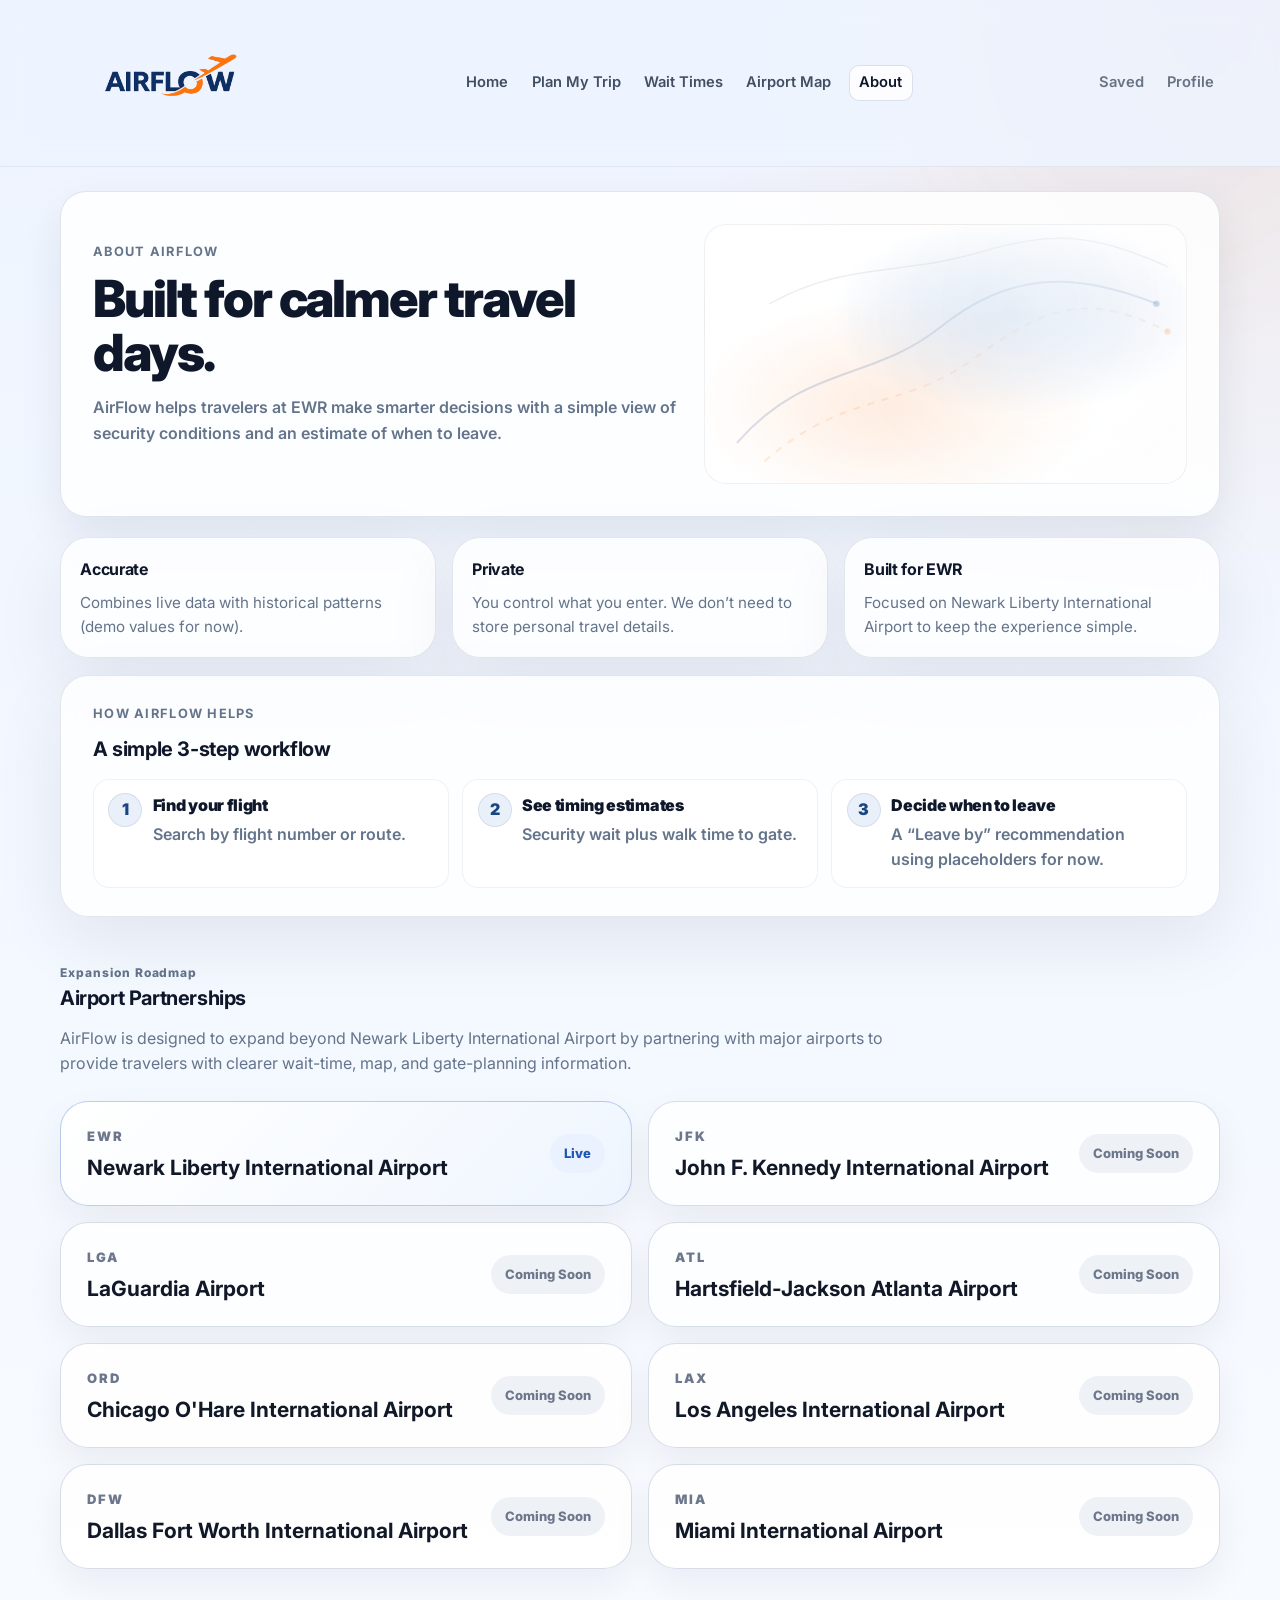
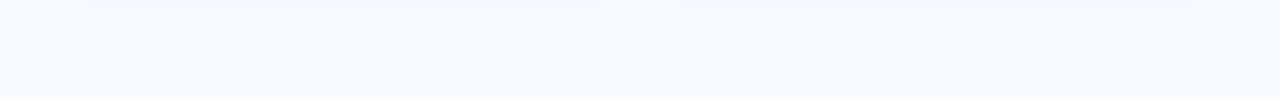
==== commit 04c47c21: "Update about.html" ====
--- a/frontend/about.html
+++ b/frontend/about.html
@@ -1,5 +1,84 @@
 <!DOCTYPE html>
 <html lang="en">
+    <style>
+    .airport-partnerships {
+        margin-top: 46px;
+    }
+
+    .airport-partnerships-head {
+        max-width: 860px;
+        margin-bottom: 24px;
+    }
+
+    .airport-partnerships-grid {
+        display: grid;
+        grid-template-columns: repeat(2, minmax(0, 1fr));
+        gap: 16px;
+    }
+
+    .airport-card {
+        display: flex;
+        align-items: center;
+        justify-content: space-between;
+        gap: 20px;
+        padding: 24px 26px;
+        border-radius: 28px;
+        background: rgba(255, 255, 255, 0.82);
+        border: 1px solid rgba(185, 195, 214, 0.55);
+        box-shadow: 0 16px 38px rgba(15, 23, 42, 0.06);
+    }
+
+    .airport-card--active {
+        border-color: rgba(31, 86, 179, 0.28);
+        background: linear-gradient(135deg, rgba(255,255,255,0.95), rgba(238,245,255,0.95));
+    }
+
+    .airport-code {
+        margin: 0 0 8px;
+        font-size: 13px;
+        font-weight: 900;
+        letter-spacing: 0.14em;
+        text-transform: uppercase;
+        color: #6d778b;
+    }
+
+    .airport-card h3 {
+        margin: 0;
+        font-size: 21px;
+        line-height: 1.25;
+        color: #111827;
+    }
+
+    .airport-status {
+        flex-shrink: 0;
+        display: inline-flex;
+        align-items: center;
+        justify-content: center;
+        padding: 9px 14px;
+        border-radius: 999px;
+        background: #eef2f7;
+        color: #6d778b;
+        font-size: 13px;
+        font-weight: 800;
+        white-space: nowrap;
+    }
+
+    .airport-status--active {
+        background: #eaf1ff;
+        color: #1f56b3;
+    }
+
+    @media (max-width: 900px) {
+        .airport-partnerships-grid {
+            grid-template-columns: 1fr;
+        }
+
+        .airport-card {
+            align-items: flex-start;
+            flex-direction: column;
+        }
+    }
+</style>
 <head>
     <meta charset="UTF-8" />
     <meta name="viewport" content="width=device-width, initial-scale=1.0" />
@@ -89,6 +168,82 @@
                 </div>
             </div>
         </section>
+        <section class="airport-partnerships">
+    <div class="airport-partnerships-head">
+        <p class="mini-kicker">Expansion Roadmap</p>
+        <h2 class="section-title section-title--lg">Airport Partnerships</h2>
+        <p class="muted">
+            AirFlow is designed to expand beyond Newark Liberty International Airport by partnering with
+            major airports to provide travelers with clearer wait-time, map, and gate-planning information.
+        </p>
+    </div>
+
+    <div class="airport-partnerships-grid">
+        <article class="airport-card airport-card--active">
+            <div>
+                <p class="airport-code">EWR</p>
+                <h3>Newark Liberty International Airport</h3>
+            </div>
+            <span class="airport-status airport-status--active">Live</span>
+        </article>
+
+        <article class="airport-card">
+            <div>
+                <p class="airport-code">JFK</p>
+                <h3>John F. Kennedy International Airport</h3>
+            </div>
+            <span class="airport-status">Coming Soon</span>
+        </article>
+
+        <article class="airport-card">
+            <div>
+                <p class="airport-code">LGA</p>
+                <h3>LaGuardia Airport</h3>
+            </div>
+            <span class="airport-status">Coming Soon</span>
+        </article>
+
+        <article class="airport-card">
+            <div>
+                <p class="airport-code">ATL</p>
+                <h3>Hartsfield-Jackson Atlanta Airport</h3>
+            </div>
+            <span class="airport-status">Coming Soon</span>
+        </article>
+
+        <article class="airport-card">
+            <div>
+                <p class="airport-code">ORD</p>
+                <h3>Chicago O'Hare International Airport</h3>
+            </div>
+            <span class="airport-status">Coming Soon</span>
+        </article>
+
+        <article class="airport-card">
+            <div>
+                <p class="airport-code">LAX</p>
+                <h3>Los Angeles International Airport</h3>
+            </div>
+            <span class="airport-status">Coming Soon</span>
+        </article>
+
+        <article class="airport-card">
+            <div>
+                <p class="airport-code">DFW</p>
+                <h3>Dallas Fort Worth International Airport</h3>
+            </div>
+            <span class="airport-status">Coming Soon</span>
+        </article>
+
+        <article class="airport-card">
+            <div>
+                <p class="airport-code">MIA</p>
+                <h3>Miami International Airport</h3>
+            </div>
+            <span class="airport-status">Coming Soon</span>
+        </article>
+    </div>
+</section>
     </main>
 </body>
 </html>
--- a/frontend/style-premium.css
+++ b/frontend/style-premium.css
@@ -2919,3 +2919,238 @@
   position: relative;
   z-index: 1;
 }
+/* =========================
+   HOMEPAGE IPHONE APP PREVIEW
+   ========================= */
+
+.hero-phone-preview {
+    display: flex;
+    justify-content: center;
+    align-items: center;
+    width: 100%;
+}
+
+.iphone-shell {
+    position: relative;
+    width: 430px;
+    height: 780px;
+    background: #18223f;
+    border-radius: 52px;
+    padding: 16px;
+    box-shadow: 0 30px 80px rgba(20, 33, 61, 0.22);
+}
+
+.iphone-notch {
+    position: absolute;
+    top: 18px;
+    left: 50%;
+    transform: translateX(-50%);
+    width: 150px;
+    height: 28px;
+    border-radius: 20px;
+    background: rgba(0, 0, 0, 0.28);
+    z-index: 5;
+}
+
+.iphone-screen {
+    position: relative;
+    width: 100%;
+    height: 100%;
+    overflow: hidden;
+    border-radius: 38px;
+    background: #eef3fb;
+}
+
+.app-preview-topbar {
+    position: absolute;
+    top: 18px;
+    left: 18px;
+    right: 18px;
+    z-index: 6;
+    display: flex;
+    align-items: center;
+    justify-content: space-between;
+}
+
+.app-preview-logo {
+    width: 105px;
+    height: auto;
+    object-fit: contain;
+    display: block;
+}
+
+.app-preview-pills {
+    display: flex;
+    gap: 8px;
+    align-items: center;
+}
+
+.app-pill {
+    display: inline-flex;
+    align-items: center;
+    justify-content: center;
+    border-radius: 999px;
+    padding: 8px 14px;
+    font-size: 13px;
+    font-weight: 700;
+    letter-spacing: 0.02em;
+    background: rgba(255, 255, 255, 0.92);
+    color: #233b73;
+    border: 1px solid rgba(35, 59, 115, 0.10);
+    backdrop-filter: blur(10px);
+}
+
+.live-pill {
+    color: #2f5fb8;
+}
+
+.app-map-area {
+    position: absolute;
+    inset: 0;
+    overflow: hidden;
+    background: #e9eef7;
+}
+
+/* This shows your airport-map page inside the phone */
+.app-map-area iframe {
+    width: 100%;
+    height: 125%;
+    border: 0;
+    display: block;
+    margin-top: -70px; /* adjust if too much header shows */
+}
+
+/* Bottom directions sheet */
+.app-bottom-sheet {
+    position: absolute;
+    left: 0;
+    right: 0;
+    bottom: 0;
+    z-index: 7;
+    background: rgba(255, 255, 255, 0.96);
+    backdrop-filter: blur(14px);
+    border-top-left-radius: 28px;
+    border-top-right-radius: 28px;
+    box-shadow: 0 -12px 30px rgba(16, 28, 56, 0.12);
+    padding: 14px 16px 18px;
+    max-height: 38%;
+    overflow-y: auto;
+}
+
+.sheet-handle {
+    width: 48px;
+    height: 5px;
+    border-radius: 999px;
+    background: rgba(34, 51, 84, 0.16);
+    margin: 0 auto 12px;
+}
+
+.sheet-route-header {
+    display: flex;
+    align-items: flex-start;
+    justify-content: space-between;
+    gap: 14px;
+    margin-bottom: 12px;
+}
+
+.sheet-kicker {
+    margin: 0 0 4px;
+    font-size: 12px;
+    font-weight: 700;
+    letter-spacing: 0.06em;
+    text-transform: uppercase;
+    color: #70809d;
+}
+
+.sheet-route-header h3 {
+    margin: 0;
+    font-size: 18px;
+    line-height: 1.2;
+    color: #0f1733;
+}
+
+.sheet-subtext {
+    margin: 4px 0 0;
+    font-size: 13px;
+    color: #6a7791;
+}
+
+.sheet-time-badge {
+    flex-shrink: 0;
+    background: #1f56b3;
+    color: #fff;
+    font-weight: 700;
+    font-size: 14px;
+    padding: 10px 14px;
+    border-radius: 16px;
+}
+
+.sheet-steps {
+    display: flex;
+    flex-direction: column;
+    gap: 12px;
+}
+
+.sheet-step {
+    display: flex;
+    gap: 12px;
+    align-items: flex-start;
+    padding: 10px 0;
+    border-top: 1px solid rgba(28, 46, 84, 0.08);
+}
+
+.sheet-step:first-child {
+    border-top: none;
+    padding-top: 0;
+}
+
+.step-icon {
+    width: 28px;
+    height: 28px;
+    border-radius: 999px;
+    background: #e7eefc;
+    color: #1f56b3;
+    display: inline-flex;
+    align-items: center;
+    justify-content: center;
+    font-weight: 700;
+    font-size: 13px;
+    flex-shrink: 0;
+}
+
+.sheet-step strong {
+    display: block;
+    margin-bottom: 2px;
+    font-size: 14px;
+    color: #13203b;
+}
+
+.sheet-step p {
+    margin: 0;
+    font-size: 13px;
+    color: #6a7791;
+    line-height: 1.35;
+}
+
+/* Makes the phone fit better on smaller screens */
+@media (max-width: 1200px) {
+    .iphone-shell {
+        width: 380px;
+        height: 700px;
+    }
+}
+
+@media (max-width: 900px) {
+    .iphone-shell {
+        width: 330px;
+        height: 620px;
+    }
+
+    .app-preview-logo {
+        width: 88px;
+    }
+
+    .app-bottom-sheet {
+        max-height: 42%;
+    }
+}
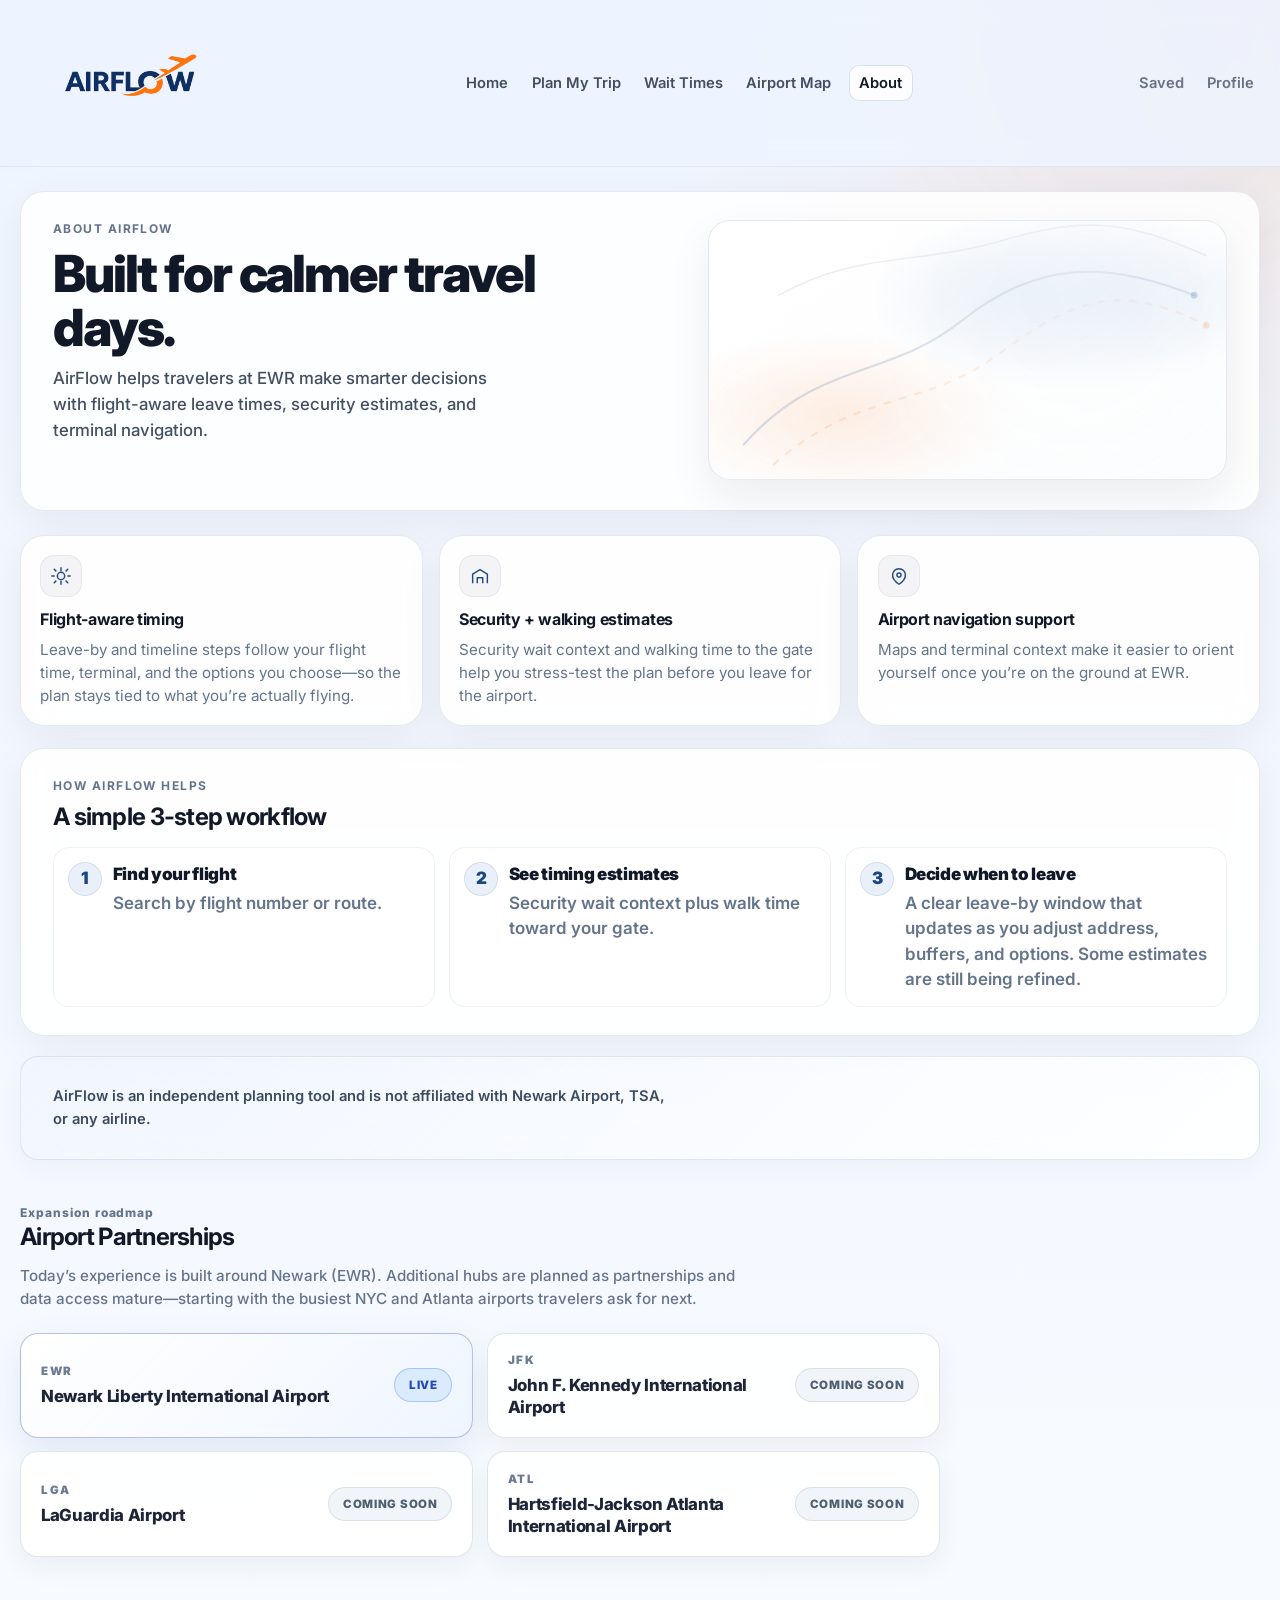
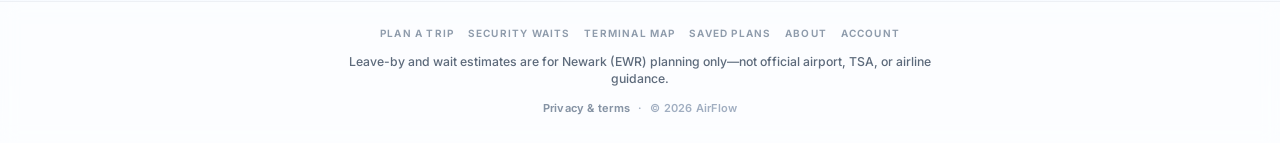
==== commit 02c0a003: "tons" ====
--- a/frontend/about.html
+++ b/frontend/about.html
@@ -1,84 +1,5 @@
 <!DOCTYPE html>
 <html lang="en">
-    <style>
-    .airport-partnerships {
-        margin-top: 46px;
-    }
-
-    .airport-partnerships-head {
-        max-width: 860px;
-        margin-bottom: 24px;
-    }
-
-    .airport-partnerships-grid {
-        display: grid;
-        grid-template-columns: repeat(2, minmax(0, 1fr));
-        gap: 16px;
-    }
-
-    .airport-card {
-        display: flex;
-        align-items: center;
-        justify-content: space-between;
-        gap: 20px;
-        padding: 24px 26px;
-        border-radius: 28px;
-        background: rgba(255, 255, 255, 0.82);
-        border: 1px solid rgba(185, 195, 214, 0.55);
-        box-shadow: 0 16px 38px rgba(15, 23, 42, 0.06);
-    }
-
-    .airport-card--active {
-        border-color: rgba(31, 86, 179, 0.28);
-        background: linear-gradient(135deg, rgba(255,255,255,0.95), rgba(238,245,255,0.95));
-    }
-
-    .airport-code {
-        margin: 0 0 8px;
-        font-size: 13px;
-        font-weight: 900;
-        letter-spacing: 0.14em;
-        text-transform: uppercase;
-        color: #6d778b;
-    }
-
-    .airport-card h3 {
-        margin: 0;
-        font-size: 21px;
-        line-height: 1.25;
-        color: #111827;
-    }
-
-    .airport-status {
-        flex-shrink: 0;
-        display: inline-flex;
-        align-items: center;
-        justify-content: center;
-        padding: 9px 14px;
-        border-radius: 999px;
-        background: #eef2f7;
-        color: #6d778b;
-        font-size: 13px;
-        font-weight: 800;
-        white-space: nowrap;
-    }
-
-    .airport-status--active {
-        background: #eaf1ff;
-        color: #1f56b3;
-    }
-
-    @media (max-width: 900px) {
-        .airport-partnerships-grid {
-            grid-template-columns: 1fr;
-        }
-
-        .airport-card {
-            align-items: flex-start;
-            flex-direction: column;
-        }
-    }
-</style>
 <head>
     <meta charset="UTF-8" />
     <meta name="viewport" content="width=device-width, initial-scale=1.0" />
@@ -86,7 +7,7 @@
     <link rel="preconnect" href="https://fonts.googleapis.com" />
     <link rel="preconnect" href="https://fonts.gstatic.com" crossorigin />
     <link href="https://fonts.googleapis.com/css2?family=Inter:wght@400;500;600;700&display=swap" rel="stylesheet" />
-    <link rel="stylesheet" href="style-premium.css?v=p1" />
+    <link rel="stylesheet" href="style-premium.css?v=p52" />
 </head>
 <body>
     <div class="bg-grid" aria-hidden="true"></div>
@@ -113,37 +34,54 @@
         </div>
     </header>
 
-    <main class="container page">
+    <main class="container page about-page">
         <section class="hero hero--about">
             <div class="hero-copy">
                 <p class="kicker">About AirFlow</p>
                 <h1 class="hero-title">Built for calmer travel days.</h1>
-                <p class="hero-lede">
-                    AirFlow helps travelers at EWR make smarter decisions with a simple view of security conditions
-                    and an estimate of when to leave.
+                <p class="hero-lede hero-lede--about">
+                    AirFlow helps travelers at EWR make smarter decisions with flight-aware leave times, security estimates, and terminal navigation.
                 </p>
             </div>
-            <div class="hero-art" aria-hidden="true"></div>
+            <div class="hero-art hero-art--about" aria-hidden="true"></div>
         </section>
 
-        <section class="features">
+        <section class="features about-features">
             <article class="feature card">
-                <h2 class="feature-title">Accurate</h2>
-                <p class="feature-copy">Combines live data with historical patterns (demo values for now).</p>
+                <div class="feature-icon" aria-hidden="true">
+                    <svg viewBox="0 0 24 24" width="22" height="22" fill="none" xmlns="http://www.w3.org/2000/svg">
+                        <path d="M12 3v3M12 18v3M4.5 12H2M22 12h-2.5M6.4 6.4 4.6 4.6M19.4 19.4l-1.8-1.8M6.4 17.6l-1.8 1.8M19.4 4.6l-1.8 1.8" stroke="currentColor" stroke-width="1.6" stroke-linecap="round"/>
+                        <circle cx="12" cy="12" r="4" stroke="currentColor" stroke-width="1.6"/>
+                    </svg>
+                </div>
+                <h2 class="feature-title">Flight-aware timing</h2>
+                <p class="feature-copy">Leave-by and timeline steps follow your flight time, terminal, and the options you choose—so the plan stays tied to what you’re actually flying.</p>
             </article>
             <article class="feature card">
-                <h2 class="feature-title">Private</h2>
-                <p class="feature-copy">You control what you enter. We don’t need to store personal travel details.</p>
+                <div class="feature-icon" aria-hidden="true">
+                    <svg viewBox="0 0 24 24" width="22" height="22" fill="none" xmlns="http://www.w3.org/2000/svg">
+                        <path d="M4 20V10l8-5 8 5v10" stroke="currentColor" stroke-width="1.6" stroke-linejoin="round"/>
+                        <path d="M9 20v-6h6v6" stroke="currentColor" stroke-width="1.6" stroke-linejoin="round"/>
+                    </svg>
+                </div>
+                <h2 class="feature-title">Security + walking estimates</h2>
+                <p class="feature-copy">Security wait context and walking time to the gate help you stress-test the plan before you leave for the airport.</p>
             </article>
             <article class="feature card">
-                <h2 class="feature-title">Built for EWR</h2>
-                <p class="feature-copy">Focused on Newark Liberty International Airport to keep the experience simple.</p>
+                <div class="feature-icon" aria-hidden="true">
+                    <svg viewBox="0 0 24 24" width="22" height="22" fill="none" xmlns="http://www.w3.org/2000/svg">
+                        <path d="M12 21s7-4.35 7-10a7 7 0 1 0-14 0c0 5.65 7 10 7 10Z" stroke="currentColor" stroke-width="1.6" stroke-linejoin="round"/>
+                        <circle cx="12" cy="11" r="2.25" stroke="currentColor" stroke-width="1.6"/>
+                    </svg>
+                </div>
+                <h2 class="feature-title">Airport navigation support</h2>
+                <p class="feature-copy">Maps and terminal context make it easier to orient yourself once you’re on the ground at EWR.</p>
             </article>
         </section>
 
-        <section class="how-helps card card--padded">
-            <p class="kicker" style="margin-bottom:0.5rem">How AirFlow helps</p>
-            <h2 class="section-title section-title--lg" style="margin-bottom:0.85rem">A simple 3-step workflow</h2>
+        <section class="how-helps card card--padded about-how">
+            <p class="kicker about-how-kicker">How AirFlow helps</p>
+            <h2 class="section-title section-title--lg about-how-title">A simple 3-step workflow</h2>
             <div class="steps">
                 <div class="step">
                     <div class="step-num" aria-hidden="true">1</div>
@@ -156,95 +94,89 @@
                     <div class="step-num" aria-hidden="true">2</div>
                     <div class="step-body">
                         <p class="step-title">See timing estimates</p>
-                        <p class="step-copy">Security wait plus walk time to gate.</p>
+                        <p class="step-copy">Security wait context plus walk time toward your gate.</p>
                     </div>
                 </div>
                 <div class="step">
                     <div class="step-num" aria-hidden="true">3</div>
                     <div class="step-body">
                         <p class="step-title">Decide when to leave</p>
-                        <p class="step-copy">A “Leave by” recommendation using placeholders for now.</p>
+                        <p class="step-copy">A clear leave-by window that updates as you adjust address, buffers, and options. Some estimates are still being refined.</p>
                     </div>
                 </div>
             </div>
         </section>
+
+        <section class="about-disclaimer card card--padded" aria-label="Disclaimer">
+            <p class="about-disclaimer-copy">
+                AirFlow is an independent planning tool and is not affiliated with Newark Airport, TSA, or any airline.
+            </p>
+        </section>
+
         <section class="airport-partnerships">
-    <div class="airport-partnerships-head">
-        <p class="mini-kicker">Expansion Roadmap</p>
-        <h2 class="section-title section-title--lg">Airport Partnerships</h2>
-        <p class="muted">
-            AirFlow is designed to expand beyond Newark Liberty International Airport by partnering with
-            major airports to provide travelers with clearer wait-time, map, and gate-planning information.
-        </p>
-    </div>
+            <div class="airport-partnerships-head">
+                <p class="mini-kicker">Expansion roadmap</p>
+                <h2 class="section-title section-title--lg">Airport Partnerships</h2>
+                <p class="muted airport-partnerships-lede">
+                    Today’s experience is built around Newark (EWR). Additional hubs are planned as partnerships and data access mature—starting with the busiest NYC and Atlanta airports travelers ask for next.
+                </p>
+            </div>
 
-    <div class="airport-partnerships-grid">
-        <article class="airport-card airport-card--active">
-            <div>
-                <p class="airport-code">EWR</p>
-                <h3>Newark Liberty International Airport</h3>
+            <div class="airport-partnerships-grid airport-partnerships-grid--core">
+                <article class="airport-card airport-card--active">
+                    <div>
+                        <p class="airport-code">EWR</p>
+                        <h3>Newark Liberty International Airport</h3>
+                    </div>
+                    <span class="airport-status airport-status--active">Live</span>
+                </article>
+
+                <article class="airport-card">
+                    <div>
+                        <p class="airport-code">JFK</p>
+                        <h3>John F. Kennedy International Airport</h3>
+                    </div>
+                    <span class="airport-status">Coming soon</span>
+                </article>
+
+                <article class="airport-card">
+                    <div>
+                        <p class="airport-code">LGA</p>
+                        <h3>LaGuardia Airport</h3>
+                    </div>
+                    <span class="airport-status">Coming soon</span>
+                </article>
+
+                <article class="airport-card">
+                    <div>
+                        <p class="airport-code">ATL</p>
+                        <h3>Hartsfield-Jackson Atlanta International Airport</h3>
+                    </div>
+                    <span class="airport-status">Coming soon</span>
+                </article>
             </div>
-            <span class="airport-status airport-status--active">Live</span>
-        </article>
+        </section>
+    </main>
 
-        <article class="airport-card">
-            <div>
-                <p class="airport-code">JFK</p>
-                <h3>John F. Kennedy International Airport</h3>
-            </div>
-            <span class="airport-status">Coming Soon</span>
-        </article>
-
-        <article class="airport-card">
-            <div>
-                <p class="airport-code">LGA</p>
-                <h3>LaGuardia Airport</h3>
-            </div>
-            <span class="airport-status">Coming Soon</span>
-        </article>
-
-        <article class="airport-card">
-            <div>
-                <p class="airport-code">ATL</p>
-                <h3>Hartsfield-Jackson Atlanta Airport</h3>
-            </div>
-            <span class="airport-status">Coming Soon</span>
-        </article>
-
-        <article class="airport-card">
-            <div>
-                <p class="airport-code">ORD</p>
-                <h3>Chicago O'Hare International Airport</h3>
-            </div>
-            <span class="airport-status">Coming Soon</span>
-        </article>
-
-        <article class="airport-card">
-            <div>
-                <p class="airport-code">LAX</p>
-                <h3>Los Angeles International Airport</h3>
-            </div>
-            <span class="airport-status">Coming Soon</span>
-        </article>
-
-        <article class="airport-card">
-            <div>
-                <p class="airport-code">DFW</p>
-                <h3>Dallas Fort Worth International Airport</h3>
-            </div>
-            <span class="airport-status">Coming Soon</span>
-        </article>
-
-        <article class="airport-card">
-            <div>
-                <p class="airport-code">MIA</p>
-                <h3>Miami International Airport</h3>
-            </div>
-            <span class="airport-status">Coming Soon</span>
-        </article>
-    </div>
-</section>
-    </main>
+    <footer class="site-footer">
+        <div class="container site-footer-inner">
+            <nav class="site-footer-links" aria-label="Footer">
+                <a href="plan.html">Plan a trip</a>
+                <a href="waits.html">Security waits</a>
+                <a href="airport-map.html">Terminal map</a>
+                <a href="saved.html">Saved plans</a>
+                <a href="about.html">About</a>
+                <a href="profile.html">Account</a>
+            </nav>
+            <p class="site-footer-note">
+                Leave-by and wait estimates are for Newark (EWR) planning only—not official airport, TSA, or airline guidance.
+            </p>
+            <p class="site-footer-legal">
+                <a href="about.html">Privacy &amp; terms</a>
+                <span aria-hidden="true">·</span>
+                <span>&copy; 2026 AirFlow</span>
+            </p>
+        </div>
+    </footer>
 </body>
 </html>
-
--- a/frontend/style-premium.css
+++ b/frontend/style-premium.css
@@ -1,24 +1,36 @@
 /* AirFlow — premium product UI (separate from legacy style.css) */
-@import url("https://fonts.googleapis.com/css2?family=Inter:wght@400;500;600;700&display=swap");
-
-/* Design tokens (global) */
+@import url("https://fonts.googleapis.com/css2?family=Inter:wght@400;500;600;700;800&display=swap");
+
+/* Design tokens — global design system */
 :root {
   --bg: #eef4ff;
   --surface: rgba(255,255,255,0.86);
   --surface-solid: #ffffff;
-  --text: #0f172a;
+  --text: #111827;
   --muted: #64748b;
   --primary: #234a9f;
   --primary-dark: #183777;
   --accent: #f97316;
-  --border: rgba(148,163,184,0.28);
-  --shadow-soft: 0 18px 45px rgba(15,23,42,0.08);
-  --shadow-card: 0 8px 24px rgba(15,23,42,0.06);
-
+  --success: #15803d;
+  --danger: #b91c1c;
+  --border: rgba(148, 163, 184, 0.22);
+  --shadow-soft: 0 18px 48px rgba(15, 23, 42, 0.07);
+  --shadow-card: 0 12px 40px rgba(15, 23, 42, 0.06);
+
+  --font-page-title: clamp(2rem, 4.2vw, 2.5rem);
+  --font-section: clamp(1.25rem, 2.2vw, 1.5rem);
+  --font-body: clamp(0.9375rem, 1.5vw, 1.0625rem);
+  --font-label: 0.6875rem;
+  --font-label-lg: 0.75rem;
+
+  --radius-card: 24px;
   --radius-lg: 22px;
   --radius-md: 14px;
   --radius-input: 16px;
   --font: "Inter", system-ui, -apple-system, sans-serif;
+
+  --pad-card-y: 1.75rem;
+  --pad-card-x: 2rem;
 
   /* Spacing scale for consistent rhythm. */
   --s-1: 0.25rem;
@@ -41,6 +53,7 @@
   --shadow-sm: var(--shadow-card);
   --shadow-hover: 0 14px 34px rgba(15,23,42,0.10);
   --ease: 160ms ease;
+  --container-max: 1320px;
 }
 
 *,
@@ -52,12 +65,19 @@
 body {
   margin: 0;
   min-height: 100vh;
+  display: flex;
+  flex-direction: column;
   font-family: var(--font);
+  font-size: var(--font-body);
   color: var(--text);
   background:
     radial-gradient(circle at top right, rgba(249,115,22,0.10), transparent 30%),
     linear-gradient(180deg, #eef4ff 0%, #f8fbff 100%);
-  line-height: 1.6;
+  line-height: 1.5;
+}
+
+body > main {
+  flex: 1 0 auto;
 }
 
 /* Keep subtle premium background */
@@ -67,43 +87,134 @@
 /* Small layout utilities (polish-only). */
 .mt-4 { margin-top: 1rem; }
 
-/* Saved flights page */
+/* Saved trips — width uses global `.container` (see :root --container-max) */
+.page.page--saved.page{
+  padding-top: 0.85rem;
+  padding-bottom: 2rem;
+}
+.page-head--saved{
+  margin-bottom: 0.65rem;
+}
+.page-head--saved .page-title{
+  font-size: var(--font-page-title);
+  font-weight: 800;
+  letter-spacing: -0.04em;
+}
+.page-head--saved .page-subtitle{
+  margin-top: 0.35rem;
+  max-width: 52ch;
+}
+
 .saved-surface-head{
   display:flex;
-  align-items: baseline;
+  align-items: center;
   justify-content: space-between;
   gap: 1rem;
-  margin-bottom: 0.95rem;
+  margin-bottom: 0.85rem;
+}
+.section-title--saved{
+  font-size: var(--font-section);
+  font-weight: 700;
+  letter-spacing: -0.03em;
 }
 .saved-count{
   display:inline-flex;
   align-items:center;
   justify-content:center;
-  min-width: 34px;
-  height: 28px;
-  padding: 0 0.6rem;
+  min-width: 26px;
+  height: 22px;
+  padding: 0 0.45rem;
   border-radius: 999px;
-  background: rgba(15, 23, 42, 0.04);
-  border: 1px solid rgba(15, 23, 42, 0.06);
-  color: var(--slate-700);
-  font-weight: 900;
-  font-size: 0.9rem;
+  background: rgba(35, 74, 159, 0.06);
+  border: 1px solid rgba(35, 74, 159, 0.12);
+  color: rgba(35, 74, 159, 0.92);
+  font-weight: 850;
+  font-size: 0.72rem;
+  letter-spacing: 0.02em;
+}
+.saved-surface.card{
+  border-radius: var(--radius-card);
+  border-color: var(--border);
+  box-shadow: var(--shadow-card);
 }
 .saved-list { margin-top: 0.35rem; }
-.saved-list.results-list{ gap: 1rem; }
+.saved-list.results-list{ gap: 1.15rem; min-width: 0; }
+
+/* Match legacy style.css: list rows participate in grid without forcing overflow */
+.saved-list.results-list > li.flight-result-item-wrap{
+  list-style: none;
+  margin: 0;
+  min-width: 0;
+  width: 100%;
+}
+.saved-list.results-list > li.saved-group-heading{
+  list-style: none;
+  margin: 0.85rem 0 0.25rem;
+  padding: 0;
+  width: 100%;
+}
+.saved-list.results-list > li.saved-group-heading:first-child{
+  margin-top: 0;
+}
+.saved-group-heading-text{
+  display: block;
+  font-size: 0.7rem;
+  font-weight: 850;
+  letter-spacing: 0.14em;
+  text-transform: uppercase;
+  color: rgba(100, 116, 139, 0.98);
+}
+
 .saved-empty{
-  border-radius: 16px;
-  border: 1px solid rgba(15, 23, 42, 0.06);
-  background: rgba(255, 255, 255, 0.68);
-  padding: 1rem;
+  border-radius: 18px;
+  border: 1px solid rgba(148, 163, 184, 0.22);
+  background: rgba(255, 255, 255, 0.82);
+  padding: 1.25rem 1.35rem;
+  display: flex;
+  align-items: flex-start;
+  gap: 1rem;
+  box-shadow: inset 0 1px 0 rgba(255, 255, 255, 0.75);
+}
+.saved-empty-visual{
+  flex: 0 0 auto;
+  width: 48px;
+  height: 48px;
+  border-radius: 14px;
+  display: grid;
+  place-items: center;
+  color: rgba(35, 74, 159, 0.85);
+  background: rgba(238, 244, 255, 0.95);
+  border: 1px solid rgba(35, 74, 159, 0.12);
 }
 .saved-empty-inner{
-  display:grid;
-  gap: 0.55rem;
-  max-width: 56ch;
-}
-.saved-empty-title{ margin:0; font-weight: 950; letter-spacing: -0.02em; font-size: 1.05rem; }
-.saved-empty-copy{ margin:0; color: var(--slate-500); font-weight: 600; }
+  display: grid;
+  gap: 0.45rem;
+  min-width: 0;
+  flex: 1 1 auto;
+  justify-items: start;
+}
+.saved-empty-title{ margin:0; font-weight: 950; letter-spacing: -0.02em; font-size: 1.05rem; color: rgba(15, 23, 42, 0.94); }
+.saved-empty-copy{ margin:0; color: var(--slate-500); font-weight: 600; font-size: 0.94rem; line-height: 1.45; max-width: 42ch; }
+.saved-empty-cta{
+  align-self: flex-start;
+  margin-top: 0.35rem;
+  padding-left: 1.15rem;
+  padding-right: 1.15rem;
+  width: auto;
+  display: inline-flex;
+}
+@media (max-width: 520px){
+  .saved-empty{
+    flex-direction: column;
+    align-items: center;
+    text-align: center;
+  }
+  .saved-empty-inner{
+    align-items: center;
+    justify-items: center;
+  }
+  .saved-empty-cta{ align-self: center; }
+}
 
 .saved-support-head{
   display:flex;
@@ -124,31 +235,156 @@
 .saved-support-title{ margin: 0; font-weight: 950; letter-spacing: -0.02em; }
 .saved-support-copy{ margin: 0.25rem 0 0; color: var(--slate-500); font-weight: 600; }
 
-/* Saved cards (glanceable leave-time dashboard) */
+/* Saved cards (glanceable leave-time dashboard + itinerary plans) */
 .saved-card{
   background: var(--surface);
   border: 1px solid rgba(15, 61, 122, 0.10);
-  border-radius: 18px;
-  box-shadow: var(--shadow-sm);
+  border-radius: 20px;
+  box-shadow: 0 10px 32px rgba(15, 23, 42, 0.06);
   overflow: hidden;
+  min-width: 0;
+  max-width: 100%;
   transition: transform 0.12s ease, border-color 0.2s ease, box-shadow 0.2s ease;
 }
-.saved-card:hover{ border-color: rgba(15, 61, 122, 0.18); box-shadow: var(--shadow); transform: translateY(-1px); }
+.saved-card--plan{
+  border-color: rgba(148, 163, 184, 0.28);
+  box-shadow: 0 16px 44px rgba(15, 23, 42, 0.07);
+}
+details.saved-card--plan[open]{
+  overflow: visible;
+}
+.saved-card:hover{ border-color: rgba(15, 61, 122, 0.18); box-shadow: 0 18px 48px rgba(15, 23, 42, 0.09); transform: translateY(-1px); }
 .saved-card-summary{
   cursor: pointer;
   list-style: none;
-  padding: 0.92rem 1.05rem;
-  display: grid;
-  grid-template-columns: 1.2fr 0.8fr;
-  gap: 0.85rem;
+  padding: 0.92rem 2.5rem 0.92rem 1.05rem;
+  display: grid;
+  grid-template-columns: minmax(0, 1fr) auto;
+  gap: 0.75rem 1rem;
   align-items: center;
   position: relative;
+}
+.saved-card-summary--plan{
+  grid-template-columns: minmax(0, 1.05fr) minmax(0, 1.35fr) auto;
+  align-items: start;
+  gap: 0.65rem 1rem;
+  padding-top: 1rem;
+  padding-bottom: 1rem;
+}
+.saved-itin-col{
+  min-width: 0;
+  display: grid;
+  gap: 0.28rem;
+}
+.saved-itin-col--flight{
+  gap: 0.15rem;
+}
+.saved-itin-flight-no{
+  font-weight: 950;
+  letter-spacing: -0.03em;
+  font-size: 1.12rem;
+  line-height: 1.2;
+  color: rgba(15, 23, 42, 0.96);
+}
+.saved-itin-airline{
+  font-size: 0.84rem;
+  font-weight: 700;
+  color: rgba(100, 116, 139, 0.96);
+}
+.saved-itin-col--route{
+  padding-right: 0.35rem;
+}
+.saved-itin-route{
+  font-weight: 850;
+  letter-spacing: -0.025em;
+  font-size: 0.98rem;
+  color: rgba(15, 23, 42, 0.94);
+  white-space: nowrap;
+  overflow: hidden;
+  text-overflow: ellipsis;
+}
+.saved-itin-dest{
+  font-weight: 900;
+  letter-spacing: -0.02em;
+  font-size: 1rem;
+  color: rgba(15, 23, 42, 0.92);
+  white-space: nowrap;
+  overflow: hidden;
+  text-overflow: ellipsis;
+}
+.saved-itin-chips{
+  display: flex;
+  flex-wrap: wrap;
+  gap: 0.35rem;
+  margin-top: 0.15rem;
+}
+.saved-chip{
+  display: inline-flex;
+  align-items: center;
+  padding: 0.22rem 0.5rem;
+  border-radius: 999px;
+  font-size: 0.68rem;
+  font-weight: 850;
+  letter-spacing: 0.04em;
+  text-transform: uppercase;
+  border: 1px solid rgba(148, 163, 184, 0.35);
+  background: rgba(248, 250, 252, 0.95);
+  color: rgba(51, 65, 85, 0.88);
+}
+.saved-chip--term{
+  border-color: rgba(35, 74, 159, 0.22);
+  background: rgba(238, 244, 255, 0.85);
+  color: rgba(35, 74, 159, 0.92);
+}
+.saved-chip--gate{
+  border-color: rgba(249, 115, 22, 0.22);
+  background: rgba(255, 247, 237, 0.92);
+  color: rgba(154, 52, 18, 0.92);
+}
+.saved-itin-col--when{
+  justify-items: end;
+  text-align: right;
+  gap: 0.35rem;
+}
+.saved-itin-dep-date{
+  font-size: 0.78rem;
+  font-weight: 750;
+  color: rgba(100, 116, 139, 0.96);
+  line-height: 1.25;
+  max-width: 22ch;
+}
+.saved-itin-dep-time{
+  font-size: 0.92rem;
+  font-weight: 850;
+  letter-spacing: -0.02em;
+  color: rgba(15, 23, 42, 0.92);
+  line-height: 1.25;
+}
+.saved-itin-dep{
+  font-size: 0.82rem;
+  font-weight: 750;
+  color: rgba(51, 65, 85, 0.92);
+  line-height: 1.35;
+  max-width: 22ch;
+}
+.saved-plan-pill{
+  display: inline-flex;
+  align-items: center;
+  padding: 0.26rem 0.55rem;
+  border-radius: 999px;
+  font-size: 0.68rem;
+  font-weight: 900;
+  letter-spacing: 0.06em;
+  text-transform: uppercase;
+  color: rgba(35, 74, 159, 0.88);
+  background: rgba(238, 244, 255, 0.95);
+  border: 1px solid rgba(35, 74, 159, 0.14);
 }
 .saved-card-summary::-webkit-details-marker{ display:none; }
 .saved-card-summary::after{
   content: "›";
   position: absolute;
-  right: 0.85rem;
+  right: 0.95rem;
   top: 50%;
   transform: translateY(-50%) rotate(90deg);
   color: rgba(51, 65, 85, 0.55);
@@ -169,7 +405,9 @@
   display: grid;
   justify-items: end;
   gap: 0.28rem;
-  padding-right: 1.35rem; /* room for chevron */
+  min-width: 0;
+  padding-right: 0;
+  text-align: right;
 }
 .saved-primary{ font-weight: 850; color: rgba(15, 23, 42, 0.92); }
 .saved-primary strong{ font-weight: 950; letter-spacing: -0.02em; }
@@ -190,7 +428,11 @@
 .saved-status--warn{ border-color: rgba(249, 115, 22, 0.18); background: rgba(249, 115, 22, 0.06); color: rgba(124, 45, 18, 0.92); }
 .saved-status--danger{ border-color: rgba(239, 68, 68, 0.18); background: rgba(239, 68, 68, 0.06); color: rgba(127, 29, 29, 0.92); }
 
-.saved-card-body{ padding: 0.25rem 1.05rem 1.05rem; }
+.saved-card-body{
+  padding: 0.25rem 1.05rem 1.05rem;
+  min-width: 0;
+  max-width: 100%;
+}
 .saved-warn{ margin: 0.6rem 0 0.65rem; font-weight: 750; color: rgba(124, 45, 18, 0.92); }
 .saved-warn--danger{ color: rgba(127, 29, 29, 0.92); }
 
@@ -261,144 +503,301 @@
   margin-top: 0.85rem;
 }
 
-/* Saved plans: horizontal “airport timeline” preview */
+/* Saved plans: compact horizontal itinerary */
 .saved-card-body--plan{
-  display: grid;
-  gap: 0.85rem;
-  padding-top: 0.35rem;
-}
-.saved-plan-timeline{
-  display: grid;
-  grid-auto-flow: column;
-  grid-auto-columns: minmax(200px, 1fr);
-  gap: 0.75rem;
-  align-items: stretch;
+  display: flex;
+  flex-direction: column;
+  gap: 0.65rem;
+  padding-top: 0.15rem;
+  min-width: 0;
+  max-width: 100%;
+  overflow: hidden;
+}
+details.saved-card--plan[open] > .saved-card-body--plan{
+  padding-bottom: 1rem;
+}
+
+.saved-plan-timeline-outer{
+  min-width: 0;
+  width: 100%;
+  margin: 0;
+}
+
+.saved-plan-timeline-scroll{
+  position: relative;
+  width: 100%;
+  min-width: 0;
   overflow-x: auto;
-  padding: 0.15rem 0.1rem 0.35rem;
-  scroll-snap-type: x proximity;
+  overflow-y: visible;
+  padding: 0.35rem 0 0.55rem;
   -webkit-overflow-scrolling: touch;
-}
-.saved-plan-timeline::-webkit-scrollbar{ height: 8px; }
-.saved-plan-timeline::-webkit-scrollbar-thumb{
+  scrollbar-gutter: stable;
+}
+.saved-plan-timeline-scroll::before{
+  content: "";
+  position: absolute;
+  left: 10px;
+  right: 10px;
+  top: 1.85rem;
+  height: 2px;
+  border-radius: 999px;
+  background: linear-gradient(
+    90deg,
+    rgba(35, 74, 159, 0.14),
+    rgba(249, 115, 22, 0.2),
+    rgba(35, 74, 159, 0.12)
+  );
+  pointer-events: none;
+  z-index: 0;
+}
+
+@media (min-width: 641px){
+  .saved-plan-timeline-scroll{
+    overflow-x: visible;
+  }
+}
+
+@media (max-width: 640px){
+  .saved-plan-timeline-scroll{
+    mask-image: linear-gradient(90deg, transparent, #000 18px, #000 calc(100% - 18px), transparent);
+    padding-left: 2px;
+    padding-right: 2px;
+    scroll-snap-type: x proximity;
+  }
+}
+
+.saved-plan-timeline-scroll::-webkit-scrollbar{ height: 6px; }
+.saved-plan-timeline-scroll::-webkit-scrollbar-thumb{
   background: rgba(148,163,184,0.35);
   border-radius: 999px;
 }
+
+.saved-plan-timeline{
+  position: relative;
+  z-index: 1;
+  display: flex;
+  flex-direction: row;
+  align-items: stretch;
+  gap: 0.5rem;
+  width: max-content;
+  min-width: 100%;
+  box-sizing: border-box;
+  padding: 0.15rem 2px 0.2rem;
+}
+
+@media (min-width: 641px){
+  .saved-plan-timeline{
+    width: 100%;
+  }
+}
+
 .saved-plan-step{
-  width: auto;
-  scroll-snap-align: start;
-  border-radius: 18px;
+  position: relative;
+  flex: 1 1 0;
+  min-width: 0;
+  max-width: 100%;
+  border-radius: 12px;
   border: 1px solid rgba(148,163,184,0.22);
-  background: rgba(255,255,255,0.78);
-  box-shadow: inset 0 0 0 1px rgba(255,255,255,0.55);
-  padding: 0.65rem 0.8rem 0.7rem;
-  display: grid;
-  gap: 0.45rem;
+  background: rgba(255,255,255,0.9);
+  box-shadow: 0 4px 14px rgba(15,23,42,0.05);
+  padding: 0.45rem 0.5rem 0.5rem;
+  display: flex;
+  flex-direction: column;
+  gap: 0.25rem;
+  min-height: 5.75rem;
   transition: transform var(--ease), box-shadow var(--ease), border-color var(--ease);
 }
+
+@media (max-width: 640px){
+  .saved-plan-step{
+    flex: 0 0 min(128px, 44vw);
+    max-width: none;
+    scroll-snap-align: start;
+  }
+}
+
 .saved-plan-step:hover{
   transform: translateY(-1px);
-  box-shadow: 0 18px 40px rgba(15,23,42,0.08);
+  box-shadow: 0 10px 24px rgba(15,23,42,0.08);
   border-color: rgba(35,74,159,0.18);
 }
 .saved-plan-step-top{
   display:flex;
   justify-content: center;
+  flex-shrink: 0;
+  margin-bottom: -0.02rem;
 }
 .saved-plan-dot{
-  width: 10px;
-  height: 10px;
+  width: 8px;
+  height: 8px;
   border-radius: 999px;
   background: rgba(255,255,255,0.95);
   border: 2px solid rgba(35,74,159,0.40);
-  box-shadow: 0 6px 14px rgba(15,23,42,0.10);
+  box-shadow: 0 2px 8px rgba(15,23,42,0.06);
 }
 .saved-plan-step-body{
-  display: grid;
-  gap: 0.18rem;
+  display: flex;
+  flex-direction: column;
+  gap: 0.15rem;
   min-width: 0;
+  flex: 1 1 auto;
+}
+.saved-plan-step-time{
+  margin: 0;
+  font-size: clamp(1.15rem, 2.4vw, 1.55rem);
+  font-weight: 950;
+  letter-spacing: -0.04em;
+  color: #0f172a;
+  line-height: 1.05;
+  font-variant-numeric: tabular-nums;
 }
 .saved-plan-step-title{
   margin: 0;
-  font-weight: 950;
+  font-weight: 800;
   letter-spacing: -0.02em;
-  color: #0f172a;
-  font-size: 0.9rem;
-  line-height: 1.15;
+  color: rgba(15, 23, 42, 0.9);
+  font-size: 0.74rem;
+  line-height: 1.25;
   white-space: nowrap;
   overflow: hidden;
   text-overflow: ellipsis;
 }
 .saved-plan-step-sub{
   margin: 0;
-  color: rgba(100,116,139,0.92);
-  font-weight: 650;
-  font-size: 0.8rem;
-  line-height: 1.25;
-  min-height: 1.25em;
-}
-.saved-plan-step-time{
-  margin: 0.15rem 0 0;
-  font-size: 1.18rem;
-  font-weight: 950;
-  letter-spacing: -0.035em;
-  color: #0f172a;
-  line-height: 1.05;
-  font-variant-numeric: tabular-nums;
+  color: rgba(100,116,139,0.88);
+  font-weight: 600;
+  font-size: 0.68rem;
+  line-height: 1.3;
+  min-height: 1em;
 }
 .saved-plan-step-meta{
-  margin: 0.05rem 0 0;
+  margin: auto 0 0;
+  padding-top: 0.2rem;
   display: inline-flex;
   align-items: baseline;
-  gap: 0.25rem;
-  color: rgba(100,116,139,0.92);
+  gap: 0.22rem;
+  color: rgba(100,116,139,0.9);
 }
 .saved-plan-step-meta strong{
-  font-size: 0.92rem;
-  font-weight: 850;
+  font-size: 0.85rem;
+  font-weight: 800;
   letter-spacing: -0.02em;
-  color: rgba(51, 65, 85, 0.92);
+  color: rgba(51, 65, 85, 0.9);
   font-variant-numeric: tabular-nums;
 }
 .saved-plan-step-meta span{
-  font-size: 0.72rem;
+  font-size: 0.66rem;
   font-weight: 800;
-  letter-spacing: 0.10em;
+  letter-spacing: 0.08em;
   text-transform: uppercase;
-  color: rgba(100,116,139,0.78);
+  color: rgba(100,116,139,0.76);
 }
 .saved-plan-step-meta--muted span{
-  letter-spacing: 0.12em;
+  letter-spacing: 0.1em;
 }
 .saved-plan-step--gate{
-  border-color: rgba(249,115,22,0.26);
-  background: linear-gradient(135deg, rgba(255,247,237,0.88), rgba(255,255,255,0.72));
+  border-color: rgba(249,115,22,0.38);
+  background: linear-gradient(145deg, rgba(255,237,213,0.95), rgba(255,255,255,0.92));
+  box-shadow: 0 4px 16px rgba(249,115,22,0.12), inset 0 1px 0 rgba(255,255,255,0.7);
 }
 .saved-plan-step--gate .saved-plan-dot{
-  border-color: rgba(249,115,22,0.55);
+  border-color: rgba(234,88,12,0.65);
+  background: rgba(255,255,255,0.98);
 }
 .saved-plan-step--boarding{
-  border-color: rgba(35, 74, 159, 0.22);
-  background: linear-gradient(135deg, rgba(255,255,255,0.88), rgba(35,74,159,0.06));
+  border-color: rgba(249,115,22,0.34);
+  background: linear-gradient(145deg, rgba(255,247,237,0.95), rgba(255,255,255,0.9));
+  box-shadow: 0 4px 16px rgba(249,115,22,0.1), inset 0 1px 0 rgba(255,255,255,0.65);
 }
 .saved-plan-step--boarding .saved-plan-dot{
-  border-color: rgba(35, 74, 159, 0.55);
+  border-color: rgba(234,88,12,0.55);
 }
 
 .saved-plan-actions{
   display:flex;
   justify-content: flex-end;
-  gap: 0.6rem;
+  align-items: center;
+  gap: 0.55rem;
   flex-wrap: wrap;
-}
-.saved-plan-actions .btn{ height: 44px; }
+  margin-top: 0.15rem;
+}
+.saved-plan-actions--trips{
+  display: flex;
+  flex-wrap: wrap;
+  align-items: flex-end;
+  justify-content: space-between;
+  gap: 0.65rem 1rem;
+  margin-top: 0.5rem;
+}
+.saved-plan-actions-primary,
+.saved-plan-actions-end{
+  display: flex;
+  flex-wrap: wrap;
+  align-items: center;
+  gap: 0.45rem;
+}
+.saved-plan-actions-end{
+  margin-left: auto;
+  justify-content: flex-end;
+}
+@media (max-width: 480px){
+  .saved-plan-actions--trips{
+    flex-direction: column;
+    align-items: stretch;
+  }
+  .saved-plan-actions-end{
+    margin-left: 0;
+    justify-content: flex-end;
+  }
+}
+.saved-plan-actions--trips .btn{
+  height: 40px;
+  padding: 0 1rem;
+  border-radius: 999px;
+}
+.saved-plan-actions--trips .btn-ghost:disabled{
+  opacity: 0.42;
+  cursor: not-allowed;
+}
+.saved-plan-actions .btn.btn-primary{
+  height: 42px;
+  padding: 0 1.1rem;
+  border-radius: 999px;
+}
+.btn-saved-remove{
+  height: 42px;
+  padding: 0 1rem;
+  border-radius: 999px;
+  font-weight: 750;
+  border: 1px solid rgba(148, 163, 184, 0.45);
+  background: rgba(255, 255, 255, 0.85);
+  color: rgba(71, 85, 105, 0.95);
+  box-shadow: none;
+}
+.btn-saved-remove:hover:not(:disabled){
+  border-color: rgba(239, 68, 68, 0.35);
+  color: rgba(127, 29, 29, 0.92);
+  background: rgba(254, 242, 242, 0.95);
+}
+.btn-saved-remove:focus-visible{
+  outline: 2px solid rgba(147, 197, 253, 0.95);
+  outline-offset: 2px;
+}
 
 @media (max-width: 960px){
-  .saved-card-summary{ grid-template-columns: 1fr; }
-  .saved-card-right{ justify-items: start; padding-right: 0; }
+  .saved-card-summary:not(.saved-card-summary--plan){ grid-template-columns: 1fr; padding-right: 2.5rem; }
+  .saved-card-summary--plan{
+    grid-template-columns: 1fr;
+    padding-right: 2.5rem;
+  }
+  .saved-itin-col--when{
+    justify-items: start;
+    text-align: left;
+  }
+  .saved-card-right{ justify-items: start; text-align: left; padding-right: 0; }
   .saved-mini-metrics{ grid-template-columns: repeat(2, minmax(0, 1fr)); }
   .saved-custom-grid{ grid-template-columns: 1fr; }
-  .saved-plan-timeline{ grid-auto-columns: minmax(180px, 82vw); }
-  .saved-plan-step-sub{ display:none; }
+  .saved-plan-step-sub{ display:block; }
 }
 
 .page-footer{
@@ -413,50 +812,282 @@
   font-weight: 600;
 }
 
-/* Airport map: directions overlay (does not interact with iframe) */
-.airport-map-frame{
+/* Site-wide footer — compact strip, low visual weight */
+.site-footer{
   position: relative;
-}
-.map-overlay{
-  position: absolute;
-  top: 18px;
-  left: 18px;
-  max-width: min(520px, calc(100% - 36px));
-  border-radius: 18px;
-  padding: 0.85rem 0.95rem;
-  background: rgba(255,255,255,0.92);
-  border: 1px solid rgba(148,163,184,0.20);
-  box-shadow: 0 18px 44px rgba(15,23,42,0.10);
-  backdrop-filter: blur(10px);
-  z-index: 3;
-}
-.map-overlay.is-hidden{ display:none; }
-.map-overlay-kicker{
+  z-index: 1;
+  flex-shrink: 0;
+  margin-top: auto;
+  padding: 1.5rem 0 1.6875rem;
+  border-top: 1px solid rgba(148, 163, 184, 0.14);
+  background: rgba(255, 255, 255, 0.52);
+  backdrop-filter: blur(8px);
+}
+.site-footer-inner{
+  display: flex;
+  flex-direction: column;
+  align-items: center;
+  gap: 0.75rem;
+  text-align: center;
+}
+.site-footer-links{
+  display: flex;
+  flex-wrap: wrap;
+  justify-content: center;
+  gap: 0.35rem 0.85rem;
+  max-width: 52rem;
+}
+.site-footer-links a{
+  font-size: 0.625rem;
+  letter-spacing: 0.12em;
+  text-transform: uppercase;
+  font-weight: 650;
+  color: rgba(100, 116, 139, 0.72);
+  text-decoration: none;
+  transition: color 0.15s ease;
+}
+.site-footer-links a:hover{
+  color: rgba(35, 74, 159, 0.82);
+  text-decoration: underline;
+  text-underline-offset: 3px;
+}
+.site-footer-note{
+  margin: 0;
+  max-width: 40rem;
+  font-size: 0.765rem;
+  font-weight: 500;
+  line-height: 1.42;
+  color: rgba(71, 85, 105, 0.88);
+}
+.site-footer-legal{
+  margin: 0;
+  display: flex;
+  flex-wrap: wrap;
+  align-items: center;
+  justify-content: center;
+  gap: 0.28rem 0.5rem;
+  font-size: 0.6875rem;
+  font-weight: 600;
+  letter-spacing: 0.02em;
+  color: rgba(148, 163, 184, 0.88);
+}
+.site-footer-legal a{
+  color: rgba(100, 116, 139, 0.78);
+  font-weight: 650;
+  text-decoration: none;
+}
+.site-footer-legal a:hover{
+  color: rgba(35, 74, 159, 0.85);
+  text-decoration: underline;
+  text-underline-offset: 3px;
+}
+@media (max-width: 520px){
+  .site-footer-links{
+    gap: 0.3rem 0.65rem;
+  }
+  .site-footer-links a{
+    letter-spacing: 0.09em;
+  }
+}
+
+/* —— Airport map page (route assistant bar + large embedded map) —— */
+.am-page.page{
+  padding-top: 1rem;
+  padding-bottom: 2rem;
+}
+.am-layout{
+  width: 100%;
+  max-width: 1200px;
+  margin: 0 auto;
+  display: grid;
+  gap: 0.75rem;
+}
+.am-glass{
+  background: rgba(255, 255, 255, 0.88);
+  backdrop-filter: blur(18px);
+  -webkit-backdrop-filter: blur(18px);
+  border: 1px solid rgba(255, 255, 255, 0.65);
+  box-shadow:
+    0 1px 0 rgba(255, 255, 255, 0.75) inset,
+    0 18px 48px rgba(15, 23, 42, 0.08);
+}
+
+.am-top-bar{
+  border-radius: 20px;
+  padding: 1rem 1.15rem 1rem;
+  margin-bottom: 0;
+  width: 100%;
+}
+.am-top-bar.am-route-panel--empty .am-route-line{
+  opacity: 0.78;
+}
+.am-top-bar-main{
+  display: flex;
+  align-items: center;
+  justify-content: space-between;
+  gap: 0.85rem 1.25rem;
+  flex-wrap: wrap;
+}
+.am-top-bar-left{
+  flex: 1 1 280px;
+  min-width: 0;
+}
+.am-route-block{
+  display: grid;
+  gap: 0.28rem;
+}
+.am-back-to-plan{
+  display: inline-flex;
+  align-items: center;
+  gap: 0.35rem;
+  margin: 0 0 0.45rem;
+  font-size: 0.86rem;
+  font-weight: 750;
+  color: rgba(35, 74, 159, 0.95);
+  text-decoration: none;
+  letter-spacing: -0.01em;
+}
+.am-back-to-plan:hover{
+  text-decoration: underline;
+  color: rgba(15, 61, 122, 1);
+}
+.am-back-to-plan[hidden]{
+  display: none !important;
+}
+.am-top-bar-actions{
+  flex: 0 1 auto;
+  display: flex;
+  align-items: center;
+  justify-content: flex-end;
+  gap: 0.45rem;
+  flex-wrap: wrap;
+}
+.am-route-panel-title{
   margin: 0;
   font-size: 0.72rem;
-  letter-spacing: 0.12em;
+  font-weight: 850;
+  letter-spacing: 0.14em;
   text-transform: uppercase;
-  font-weight: 900;
-  color: rgba(35, 74, 159, 0.78);
-}
-.map-overlay-route{
-  margin: 0.25rem 0 0;
-  font-weight: 950;
-  letter-spacing: -0.02em;
-  color: rgba(15,23,42,0.92);
-  font-size: 1.05rem;
-}
-.map-overlay-sub{
-  margin: 0.4rem 0 0;
-  color: rgba(100,116,139,0.92);
-  font-weight: 650;
-  font-size: 0.92rem;
-}
+  color: rgba(100, 116, 139, 0.98);
+}
+.am-route-line{
+  margin: 0;
+  font-size: 1.125rem;
+  font-weight: 850;
+  letter-spacing: -0.025em;
+  color: rgba(15, 23, 42, 0.94);
+  line-height: 1.35;
+}
+
+.am-instruction-line{
+  margin: 0.65rem 0 0;
+  padding-top: 0.65rem;
+  border-top: 1px solid rgba(148, 163, 184, 0.18);
+  font-size: 0.875rem;
+  font-weight: 600;
+  line-height: 1.45;
+  color: rgba(71, 85, 105, 0.95);
+}
+
+.am-toolbar{
+  display: flex;
+  flex-wrap: wrap;
+  align-items: center;
+  gap: 0.4rem;
+}
+.am-toolbar.is-hidden{
+  display: none;
+}
+.am-tool-btn{
+  appearance: none;
+  border: 1px solid transparent;
+  cursor: pointer;
+  font-family: inherit;
+  font-size: 0.78rem;
+  font-weight: 800;
+  letter-spacing: -0.01em;
+  padding: 0.46rem 0.92rem;
+  border-radius: 999px;
+  color: rgba(51, 65, 85, 0.94);
+  background: rgba(255, 255, 255, 0.85);
+  border-color: rgba(148, 163, 184, 0.35);
+  box-shadow: 0 1px 2px rgba(15, 23, 42, 0.04);
+  transition: background 0.15s ease, border-color 0.15s ease, color 0.15s ease, box-shadow 0.15s ease;
+}
+.am-tool-btn:hover:not(:disabled){
+  background: rgba(255, 255, 255, 1);
+  border-color: rgba(35, 74, 159, 0.28);
+  box-shadow: 0 4px 14px rgba(35, 74, 159, 0.08);
+}
+.am-tool-btn:disabled{
+  opacity: 0.38;
+  cursor: not-allowed;
+}
+.am-tool-btn.is-active{
+  color: #fff;
+  background: linear-gradient(135deg, #234a9f, #1e3d87);
+  border-color: rgba(35, 74, 159, 0.35);
+  box-shadow: 0 10px 22px rgba(35, 74, 159, 0.22);
+}
+
+.am-tool-btn.am-tool-btn--primary,
+.am-tool-btn.am-open-full-map{
+  text-decoration: none;
+  cursor: pointer;
+  display: inline-flex;
+  align-items: center;
+  justify-content: center;
+  white-space: nowrap;
+  color: #fff;
+  background: linear-gradient(135deg, #234a9f, #183777);
+  border-color: rgba(35, 74, 159, 0.4);
+  box-shadow: 0 10px 24px rgba(35, 74, 159, 0.22);
+  transition: transform 0.12s ease, filter 0.12s ease, box-shadow 0.12s ease;
+}
+.am-tool-btn.am-open-full-map:hover{
+  filter: brightness(1.06);
+  box-shadow: 0 12px 28px rgba(35, 74, 159, 0.26);
+}
+
+.am-map-shell{
+  border-radius: 20px;
+  overflow: hidden;
+  background: rgba(255, 255, 255, 0.55);
+  border: 1px solid rgba(148, 163, 184, 0.22);
+  width: 100%;
+  max-width: 1200px;
+  margin: 0 auto;
+  box-shadow: 0 20px 56px rgba(15, 23, 42, 0.1);
+}
+.am-map-embed-wrap{
+  position: relative;
+  width: 100%;
+  height: 700px;
+}
+.am-map-embed-wrap iframe{
+  display: block;
+  width: 100%;
+  height: 100%;
+  border: 0;
+  background: #f8fafc;
+}
+
 @media (max-width: 720px){
-  .map-overlay{
-    top: 14px;
-    left: 14px;
-    max-width: calc(100% - 28px);
+  .am-map-embed-wrap{
+    height: min(58vh, 520px);
+    min-height: 360px;
+  }
+  .am-top-bar-main{
+    flex-direction: column;
+    align-items: stretch;
+  }
+  .am-top-bar-actions{
+    justify-content: flex-start;
+  }
+  .am-open-full-map{
+    flex: 1 1 auto;
+    justify-content: center;
+    min-width: min(100%, 200px);
   }
 }
 
@@ -483,9 +1114,13 @@
 }
 
 .container {
-  max-width: 1160px;
-  margin: 0 auto;
-  padding: 0 1.25rem;
+  width: 100%;
+  max-width: min(var(--container-max), calc(100vw - 2.5rem));
+  margin-left: auto;
+  margin-right: auto;
+  padding-left: max(1.25rem, env(safe-area-inset-left));
+  padding-right: max(1.25rem, env(safe-area-inset-right));
+  box-sizing: border-box;
 }
 
 .page {
@@ -562,37 +1197,68 @@
 
 /* Typography blocks */
 .page-head { margin-bottom: 1rem; }
+.page-head--brand .content-brand-logo{
+  display: block;
+  width: min(240px, 62vw);
+  height: auto;
+  margin: 0 0 0.55rem;
+}
+.content-brand-logo{
+  display: block;
+  width: min(220px, 58vw);
+  height: auto;
+}
 .page-head--row { display: flex; align-items: flex-end; justify-content: space-between; gap: 1rem; }
 .page-head-actions { display: flex; gap: 0.6rem; align-items: center; }
-.page-title { margin: 0; font-size: 1.85rem; letter-spacing: -0.035em; }
-.page-subtitle { margin: 0.35rem 0 0; color: var(--slate-500); }
-.page-meta { margin: 0.6rem 0 0; color: var(--slate-500); font-size: 0.9rem; }
-.section-title { margin: 0 0 0.75rem; font-size: 1.1rem; letter-spacing: -0.02em; }
-.section-title--lg { font-size: 1.25rem; }
+.page-title {
+  margin: 0;
+  font-size: var(--font-page-title);
+  font-weight: 800;
+  letter-spacing: -0.04em;
+  color: var(--text);
+  line-height: 1.12;
+}
+.page-subtitle { margin: 0.35rem 0 0; color: var(--muted); font-size: inherit; font-weight: 500; line-height: 1.5; }
+.page-meta { margin: 0.6rem 0 0; color: var(--muted); font-size: 0.9375rem; font-weight: 500; }
+.section-title {
+  margin: 0 0 0.75rem;
+  font-size: var(--font-section);
+  font-weight: 700;
+  letter-spacing: -0.03em;
+  color: var(--text);
+  line-height: 1.25;
+}
+.section-title--lg { font-size: clamp(1.35rem, 2.5vw, 1.5rem); font-weight: 700; }
 .kicker {
   margin: 0 0 0.6rem;
   color: var(--muted);
   font-weight: 700;
-  letter-spacing: 0.10em;
+  letter-spacing: 0.12em;
   text-transform: uppercase;
-  font-size: 0.8rem;
-}
-.muted { margin: 0.5rem 0 0; color: var(--muted); }
+  font-size: var(--font-label-lg);
+}
+.muted { margin: 0.5rem 0 0; color: var(--muted); font-weight: 500; line-height: 1.5; }
+
+/* Semantic text helpers — use accent only for timing/gate emphasis; green/red for status */
+.ds-text-accent { color: var(--accent); }
+.ds-text-success { color: var(--success); }
+.ds-text-danger { color: var(--danger); }
 
 /* Cards + buttons */
 .card {
-  background: rgba(255,255,255,0.82);
+  background: rgba(255,255,255,0.88);
   backdrop-filter: blur(14px);
-  border: 1px solid rgba(148,163,184,0.25);
-  border-radius: 28px;
-  box-shadow: 0 24px 70px rgba(15,23,42,0.08);
+  border: 1px solid var(--border);
+  border-radius: var(--radius-card);
+  box-shadow: var(--shadow-card);
   transition: transform var(--ease), box-shadow var(--ease), border-color var(--ease);
 }
-.card--padded { padding: 28px 32px; }
+.card--padded { padding: var(--pad-card-y) var(--pad-card-x); }
 
 .card:hover {
   transform: translateY(-1px);
-  box-shadow: 0 30px 80px rgba(15,23,42,0.10);
+  box-shadow: var(--shadow-soft);
+  border-color: rgba(148, 163, 184, 0.32);
 }
 
 .btn {
@@ -600,38 +1266,73 @@
   align-items: center;
   justify-content: center;
   gap: 0.5rem;
-  padding: 0.66rem 1rem;
+  padding: 0.66rem 1.1rem;
   border-radius: 999px;
   border: 1px solid var(--border);
-  background: rgba(255, 255, 255, 0.92);
+  background: rgba(255, 255, 255, 0.94);
   color: var(--text);
-  font-weight: 700;
+  font-size: 0.9375rem;
+  font-weight: 600;
   text-decoration: none;
   cursor: pointer;
-  transition: transform var(--ease), background var(--ease), box-shadow var(--ease), border-color var(--ease), filter var(--ease);
+  transition: transform var(--ease), background var(--ease), box-shadow var(--ease), border-color var(--ease), filter var(--ease), color var(--ease);
 }
 .btn:active { transform: translateY(1px); }
-.btn:hover{ transform: translateY(-1px); box-shadow: 0 10px 24px rgba(15,23,42,0.10); }
+.btn:hover{
+  transform: translateY(-1px);
+  box-shadow: 0 8px 22px rgba(15, 23, 42, 0.08);
+  border-color: rgba(148, 163, 184, 0.38);
+}
 .btn-primary {
-  background: linear-gradient(135deg, #234a9f, #183777);
-  color: white;
-  border-color: rgba(35, 74, 159, 0.45);
-  box-shadow: 0 14px 30px rgba(35,74,159,0.22);
-}
-.btn-primary:hover { transform: translateY(-1px); box-shadow: 0 18px 36px rgba(35,74,159,0.28); filter: saturate(1.05); }
-.btn-ghost { background: rgba(255, 255, 255, 0.7); }
+  background: linear-gradient(135deg, var(--primary), var(--primary-dark));
+  color: #fff;
+  border-color: rgba(35, 74, 159, 0.42);
+  box-shadow: 0 10px 26px rgba(35, 74, 159, 0.22);
+}
+.btn-primary:hover {
+  transform: translateY(-1px);
+  box-shadow: 0 14px 34px rgba(35, 74, 159, 0.28);
+  filter: saturate(1.04);
+}
+.btn-primary:active {
+  filter: brightness(0.97);
+}
+.btn-secondary {
+  background: rgba(255, 255, 255, 0.96);
+  color: var(--primary);
+  border-color: rgba(35, 74, 159, 0.28);
+  box-shadow: 0 4px 14px rgba(35, 74, 159, 0.08);
+}
+.btn-secondary:hover {
+  background: rgba(238, 244, 255, 0.98);
+  border-color: rgba(35, 74, 159, 0.4);
+  color: var(--primary-dark);
+}
+.btn-ghost {
+  background: transparent;
+  border-color: rgba(148, 163, 184, 0.35);
+  color: var(--slate-700);
+  box-shadow: none;
+}
+.btn-ghost:hover {
+  background: rgba(255, 255, 255, 0.85);
+  border-color: rgba(148, 163, 184, 0.45);
+  color: var(--text);
+}
 .btn-wide { min-width: 160px; }
 
 /* Focus ring (avoid default outlines) */
 .btn:focus,
+.btn-secondary:focus,
 .btn-heart:focus,
 .btn-choose-flight:focus{
   outline: none;
 }
 .btn:focus-visible,
+.btn-secondary:focus-visible,
 .btn-heart:focus-visible,
 .btn-choose-flight:focus-visible{
-  outline: 2px solid #93c5fd;
+  outline: 2px solid rgba(59, 130, 246, 0.65);
   outline-offset: 2px;
 }
 
@@ -641,15 +1342,17 @@
   grid-template-columns: 1.1fr 0.9fr;
   gap: 1.25rem;
   align-items: center;
-  padding: 2rem;
+  padding: var(--pad-card-y) var(--pad-card-x);
   background: var(--surface);
   border: 1px solid var(--border);
-  border-radius: 26px;
-  box-shadow: var(--shadow);
+  border-radius: var(--radius-card);
+  box-shadow: var(--shadow-card);
 }
 .hero--home { min-height: 320px; }
 .hero--landing{
   padding: 2.25rem;
+  gap: 2rem;
+  align-items: center;
   overflow: hidden;
   background:
     radial-gradient(circle at 18% 22%, rgba(35,74,159,0.10) 0%, transparent 38%),
@@ -671,6 +1374,67 @@
   font-weight: 600;
 }
 .hero-actions { display: flex; gap: 0.75rem; flex-wrap: wrap; }
+
+/* Homepage — landing hero (trust line, CTAs, urgency; balances copy vs phone art) */
+.hero-trust-badge{
+  margin: 0;
+  display: inline-flex;
+  align-items: center;
+  width: fit-content;
+  max-width: 100%;
+  padding: 0.38rem 0.75rem;
+  border-radius: 999px;
+  font-size: var(--font-label-lg);
+  font-weight: 700;
+  letter-spacing: 0.06em;
+  text-transform: uppercase;
+  color: rgba(35, 74, 159, 0.94);
+  background: rgba(255, 255, 255, 0.78);
+  border: 1px solid rgba(35, 74, 159, 0.16);
+  box-shadow: 0 1px 3px rgba(15, 23, 42, 0.05);
+}
+.hero--landing .hero-copy{
+  max-width: min(36rem, 100%);
+}
+.hero--landing .hero-copy .hero-title{
+  margin-top: 0.85rem;
+  font-size: clamp(2rem, 3.6vw, 2.75rem);
+  line-height: 1.08;
+  font-weight: 800;
+  letter-spacing: -0.042em;
+}
+.hero--landing .hero-lede{
+  margin: 0.85rem 0 1.35rem;
+  font-size: 1.0625rem;
+  line-height: 1.55;
+  font-weight: 500;
+  color: var(--muted);
+  max-width: 48ch;
+}
+.hero--landing .hero-actions{
+  gap: 0.85rem;
+  align-items: center;
+}
+.hero--landing .hero-actions .btn-primary{
+  min-width: 11.25rem;
+  justify-content: center;
+}
+.hero--landing .hero-actions .btn-secondary{
+  min-width: 10.5rem;
+  justify-content: center;
+}
+.hero-urgency{
+  margin: 0.95rem 0 0;
+  font-size: 0.875rem;
+  font-weight: 500;
+  line-height: 1.45;
+  color: var(--muted);
+  max-width: 42ch;
+}
+.hero--landing .af-store-badges{
+  margin-top: 1.5rem;
+}
+
 .hero-art {
   height: 300px;
   border-radius: 22px;
@@ -889,7 +1653,7 @@
   left: 12px;
   right: 12px;
   bottom: 12px;
-  border-radius: 26px;
+  border-radius: var(--radius-card);
   background: rgba(255,255,255,0.92);
   border: 1px solid rgba(148,163,184,0.18);
   box-shadow: 0 24px 60px rgba(15,23,42,0.18);
@@ -991,6 +1755,18 @@
 @media (max-width: 960px) {
   .hero { grid-template-columns: 1fr; }
   .hero--landing{ padding: 1.6rem; }
+  .hero--landing .hero-copy .hero-title{
+    font-size: clamp(1.75rem, 5.5vw, 2.45rem);
+  }
+  .hero--landing .hero-actions{
+    flex-direction: column;
+    align-items: stretch;
+  }
+  .hero--landing .hero-actions .btn-primary,
+  .hero--landing .hero-actions .btn-secondary{
+    width: 100%;
+    min-width: 0;
+  }
   .hero-art--phone{ height: 340px; }
   .hero-store{ grid-template-columns: 1fr; }
 }
@@ -1014,8 +1790,155 @@
 .ewr-title { margin: 0.35rem 0 0; font-weight: 800; letter-spacing: -0.02em; }
 
 /* About hero: slightly tighter visual balance. */
-.hero--about { min-height: 300px; }
-.hero--about .hero-art { height: 260px; }
+.hero--about {
+  min-height: 320px;
+  align-items: stretch;
+}
+.hero--about .hero-copy {
+  max-width: min(36rem, 100%);
+}
+.hero-lede--about {
+  margin-top: 0.65rem;
+  font-size: 1.05rem;
+  line-height: 1.55;
+  color: rgba(51, 65, 85, 0.92);
+  font-weight: 500;
+  max-width: 42ch;
+}
+.hero--about .hero-art,
+.hero-art--about {
+  height: 260px;
+  border-radius: 22px;
+  background:
+    radial-gradient(70% 65% at 70% 30%, rgba(47, 111, 190, 0.2), transparent 55%),
+    radial-gradient(60% 55% at 25% 75%, rgba(249, 115, 22, 0.12), transparent 58%),
+    linear-gradient(145deg, rgba(255, 255, 255, 0.92), rgba(248, 250, 252, 0.55));
+  border: 1px solid rgba(148, 163, 184, 0.22);
+  box-shadow: 0 18px 44px rgba(15, 23, 42, 0.07);
+}
+
+.about-page .features {
+  margin-top: 1.5rem;
+}
+.about-how-kicker {
+  margin-bottom: 0.45rem;
+}
+.about-how-title {
+  margin-bottom: 0.95rem;
+}
+.how-helps.about-how {
+  margin-top: 1.35rem;
+}
+
+.about-disclaimer {
+  margin-top: 1.25rem;
+  border-radius: 18px;
+  border: 1px solid rgba(35, 74, 159, 0.12);
+  background: linear-gradient(135deg, rgba(238, 244, 255, 0.55), rgba(255, 255, 255, 0.92));
+  box-shadow: 0 8px 26px rgba(15, 23, 42, 0.04);
+}
+.about-disclaimer-copy {
+  margin: 0;
+  font-size: 0.92rem;
+  line-height: 1.55;
+  font-weight: 600;
+  color: rgba(51, 65, 85, 0.95);
+  max-width: 62ch;
+}
+
+/* About: airport coverage roadmap */
+.airport-partnerships {
+  margin-top: 2.75rem;
+  padding-bottom: 0.5rem;
+}
+.airport-partnerships-head {
+  max-width: 46rem;
+  margin-bottom: 1.35rem;
+}
+.airport-partnerships-lede {
+  margin-top: 0.55rem;
+  line-height: 1.55;
+  font-size: 0.95rem;
+}
+.airport-partnerships-grid {
+  display: grid;
+  grid-template-columns: repeat(2, minmax(0, 1fr));
+  gap: 0.85rem;
+}
+.airport-partnerships-grid--core {
+  max-width: 920px;
+}
+.airport-card {
+  display: flex;
+  align-items: center;
+  justify-content: space-between;
+  gap: 1rem 1.25rem;
+  padding: 1.15rem 1.25rem;
+  border-radius: 18px;
+  background: rgba(255, 255, 255, 0.9);
+  border: 1px solid rgba(148, 163, 184, 0.28);
+  box-shadow: 0 10px 28px rgba(15, 23, 42, 0.05);
+  transition: transform 0.12s ease, border-color 0.2s ease, box-shadow 0.2s ease;
+}
+.airport-card:hover {
+  transform: translateY(-1px);
+  border-color: rgba(35, 74, 159, 0.18);
+  box-shadow: 0 14px 34px rgba(15, 23, 42, 0.07);
+}
+.airport-card--active {
+  border-color: rgba(35, 74, 159, 0.32);
+  background: linear-gradient(135deg, rgba(255, 255, 255, 0.98), rgba(238, 244, 255, 0.88));
+  box-shadow: 0 12px 32px rgba(35, 74, 159, 0.1);
+}
+.airport-code {
+  margin: 0 0 0.35rem;
+  font-size: 0.72rem;
+  font-weight: 900;
+  letter-spacing: 0.14em;
+  text-transform: uppercase;
+  color: rgba(100, 116, 139, 0.95);
+}
+.airport-card h3 {
+  margin: 0;
+  font-size: 1.05rem;
+  line-height: 1.3;
+  font-weight: 800;
+  letter-spacing: -0.02em;
+  color: rgba(15, 23, 42, 0.94);
+}
+.airport-status {
+  flex-shrink: 0;
+  display: inline-flex;
+  align-items: center;
+  justify-content: center;
+  padding: 0.45rem 0.85rem;
+  border-radius: 999px;
+  background: rgba(241, 245, 249, 0.95);
+  color: rgba(71, 85, 105, 0.95);
+  font-size: 0.72rem;
+  font-weight: 850;
+  letter-spacing: 0.06em;
+  text-transform: uppercase;
+  white-space: nowrap;
+  border: 1px solid rgba(148, 163, 184, 0.25);
+}
+.airport-status--active {
+  background: rgba(219, 234, 254, 0.95);
+  color: rgba(30, 64, 175, 0.95);
+  border-color: rgba(59, 130, 246, 0.35);
+}
+@media (max-width: 900px) {
+  .airport-partnerships-grid {
+    grid-template-columns: 1fr;
+  }
+  .airport-card {
+    align-items: flex-start;
+    flex-direction: column;
+  }
+  .airport-status {
+    align-self: flex-start;
+  }
+}
 
 .how-helps { margin-top: 1.1rem; }
 .steps { display: grid; grid-template-columns: repeat(3, minmax(0, 1fr)); gap: 0.85rem; }
@@ -1105,8 +2028,139 @@
   box-shadow: 0 0 0 4px rgba(35, 74, 159, 0.14);
 }
 
+/* Plan My Trip — landing layout & polish */
+.plan-page {
+  padding-bottom: clamp(2.75rem, 5vw, 4.25rem);
+}
+.plan-landing-head.page-head {
+  margin-bottom: clamp(1.15rem, 2.5vw, 1.65rem);
+  text-align: center;
+}
+.plan-landing-kicker {
+  margin: 0 0 0.4rem;
+  font-size: 0.7rem;
+  font-weight: 800;
+  letter-spacing: 0.2em;
+  text-transform: uppercase;
+  color: var(--muted);
+}
+.plan-landing-sub {
+  max-width: 52ch;
+  margin-left: auto;
+  margin-right: auto;
+}
+.plan-landing-hero {
+  display: flex;
+  justify-content: center;
+  margin-bottom: clamp(1.35rem, 2.8vw, 1.85rem);
+}
+.plan-landing-hero .plan-search-card {
+  width: 100%;
+  max-width: 100%;
+}
+.plan-landing-hero .plan-search-card .plan-form {
+  max-width: min(56rem, 100%);
+}
+.plan-search-card.card--padded {
+  padding: 1rem 1.15rem 1.1rem;
+  border-radius: 20px;
+  background: #ffffff;
+  border: 1px solid var(--border);
+  box-shadow: 0 16px 40px rgba(15, 23, 42, 0.07);
+}
+.plan-search-card .tabs {
+  margin: 0 auto 0.72rem;
+}
+.plan-search-card .plan-form {
+  gap: 0.62rem;
+}
+.field-input.field-input--plan-hero {
+  min-height: 58px;
+  height: auto;
+  padding-top: 0.65rem;
+  padding-bottom: 0.65rem;
+  font-size: 1.05rem;
+  border-radius: 18px;
+}
+.plan-input-hint {
+  margin: 0.05rem 0 0;
+  text-align: center;
+  font-size: 0.875rem;
+  line-height: 1.4;
+  color: rgba(100, 116, 139, 0.92);
+}
+.plan-search-card .plan-primary-action {
+  padding-top: 0.35rem;
+}
+.plan-search-card .plan-primary-action .btn-primary {
+  font-weight: 800;
+  letter-spacing: 0.01em;
+}
+.plan-value-cards {
+  display: grid;
+  gap: 0.8rem;
+  grid-template-columns: 1fr;
+  margin-bottom: clamp(1.35rem, 2.8vw, 1.85rem);
+}
+@media (min-width: 720px) {
+  .plan-value-cards {
+    grid-template-columns: repeat(3, minmax(0, 1fr));
+    gap: 0.95rem;
+  }
+}
+.plan-value-card {
+  margin: 0;
+  background: #ffffff;
+  border: 1px solid var(--border);
+  border-radius: 16px;
+  padding: 0.85rem 0.95rem;
+  box-shadow: 0 10px 26px rgba(15, 23, 42, 0.05);
+}
+.plan-value-title {
+  margin: 0 0 0.32rem;
+  font-size: 0.92rem;
+  font-weight: 800;
+  color: var(--slate-900);
+}
+.plan-value-copy {
+  margin: 0;
+  font-size: 0.84rem;
+  line-height: 1.45;
+  color: var(--slate-600);
+}
+.plan-secondary-grid.subgrid {
+  display: grid;
+  gap: 1.15rem;
+  margin-bottom: 0.5rem;
+}
+@media (min-width: 720px) {
+  .plan-secondary-grid.subgrid {
+    grid-template-columns: repeat(2, minmax(0, 1fr));
+    gap: 1.35rem;
+    align-items: start;
+  }
+}
+.plan-chips-kicker {
+  margin: 0 0 0.42rem;
+  font-size: 0.68rem;
+  font-weight: 800;
+  letter-spacing: 0.16em;
+  text-transform: uppercase;
+  color: var(--muted);
+}
+.chips-row--recent,
+.chips-row--popular {
+  display: flex;
+  flex-wrap: wrap;
+  gap: 0.45rem;
+}
+a.chip.chip--popular {
+  display: inline-flex;
+  align-items: center;
+  cursor: pointer;
+}
+
 /* Plan search card (scoped layout only) */
-.plan-search-card .tabs { margin: 0 auto 1.05rem; }
 .plan-form{
   display: grid;
   gap: 0.85rem;
@@ -1148,10 +2202,10 @@
 .field { display: grid; gap: 0.45rem; }
 .plan-search-card .field { position: relative; }
 .field-label {
-  font-size: 11px;
+  font-size: var(--font-label);
   font-weight: 800;
-  color: #718096;
-  letter-spacing: 0.12em;
+  color: var(--muted);
+  letter-spacing: 0.14em;
   text-transform: uppercase;
 }
 .field-input {
@@ -1218,12 +2272,13 @@
 
 /* Plan Details wizard (checkout-style steps) */
 .pd-steps-viewport{
-  overflow-x: auto;
+  /* Horizontal position is JS-only (wizard buttons/dots). Hidden overflow blocks trackpad/mousewheel sideways drift. */
+  overflow-x: hidden;
   overflow-y: visible;
   margin-top: var(--s-5);
-  scroll-snap-type: x mandatory;
   scrollbar-width: none;
-  -webkit-overflow-scrolling: touch;
+  touch-action: pan-y pinch-zoom;
+  overscroll-behavior-x: none;
 }
 .pd-steps-viewport::-webkit-scrollbar{ display:none; }
 .pd-steps-track{
@@ -1235,7 +2290,6 @@
 .pd-step{
   flex: 0 0 100%;
   min-width: 100%;
-  scroll-snap-align: start;
 }
 .pd-step > section{
   margin-top: 0;
@@ -1247,11 +2301,10 @@
 /* Wizard step surfaces: reduce “floating card” contrast */
 .pd-steps-viewport .card{
   box-shadow: none !important;
-  border: 1px solid rgba(148,163,184,0.22);
+  border: 1px solid var(--border);
   background: #ffffff;
 }
 .pd-steps-viewport .planner-hero,
-.pd-steps-viewport .pd-leave-option,
 .pd-steps-viewport .planner-metric{
   box-shadow: none !important;
 }
@@ -1288,42 +2341,77 @@
   justify-self: start;
   width: 140px;
 }
+.pd-wizard .btn.btn-ghost{
+  background: rgba(255, 255, 255, 0.72);
+  border-color: rgba(148, 163, 184, 0.38);
+}
 
 .pd-wizard-dots{
   display: inline-flex;
   align-items: center;
   justify-content: center;
-  gap: 0.85rem;
+  gap: 0.72rem;
   flex: 1 1 auto;
   min-width: 0;
 }
 
 .pd-step-kicker{
   margin: 0 0 0.45rem;
-  font-size: 0.75rem;
+  font-size: var(--font-label-lg);
   letter-spacing: 0.12em;
   text-transform: uppercase;
-  font-weight: 900;
-  color: rgba(100, 116, 139, 0.92);
+  font-weight: 800;
+  color: var(--muted);
+}
+
+/* Wizard step progress narrative (plan-details) */
+.pd-step-progress-head{
+  margin: 0 0 0.85rem;
+}
+.pd-step-progress-head--spaced{
+  margin-bottom: 0.85rem;
+}
+.pd-step-progress-line{
+  margin: 0;
+  font-size: 0.84rem;
+  font-weight: 850;
+  letter-spacing: -0.01em;
+  line-height: 1.35;
+  color: rgba(15, 23, 42, 0.92);
+}
+.pd-step-hint{
+  margin: 0.38rem 0 0;
+  font-size: 0.94rem;
+  font-weight: 600;
+  line-height: 1.45;
+  color: rgba(71, 85, 105, 0.96);
+  max-width: 46ch;
+}
+.pd-step-tertiary{
+  margin: 0.35rem 0 0.65rem;
+}
+.pd-step-dynamic{
+  margin: 0.35rem 0 0.55rem;
+  min-height: 1.35em;
 }
 
 /* Leave-by stacked options */
 .pd-leave-list{
-  margin-top: 0.85rem;
-  display: grid;
-  gap: 0.8rem;
+  margin-top: 0.65rem;
+  display: grid;
+  gap: 0.52rem;
 }
 .pd-leave-option{
   width: 100%;
   text-align: left;
   border: 1px solid rgba(148,163,184,0.24);
   background: rgba(255,255,255,0.92);
-  border-radius: 18px;
-  padding: 1rem 1.05rem;
+  border-radius: 16px;
+  padding: 0.72rem 0.92rem;
   display: flex;
-  align-items: center;
+  align-items: flex-start;
   justify-content: space-between;
-  gap: 1.25rem;
+  gap: 0.85rem;
   cursor: pointer;
   font-family: inherit;
   font-size: inherit;
@@ -1331,40 +2419,129 @@
 }
 .pd-leave-option:hover{
   transform: translateY(-1px);
-  border-color: rgba(35, 74, 159, 0.22);
-  box-shadow: 0 18px 40px rgba(15,23,42,0.08);
-}
+  box-shadow: 0 14px 36px rgba(15,23,42,0.07);
+}
+
+/* Emotional color lanes (calm → caution); math unchanged — tiers keyed by data-choice only */
+.pd-leave-option--relaxed{
+  border-color: rgba(16, 185, 129, 0.28);
+  background: linear-gradient(145deg, rgba(236, 253, 245, 0.72), rgba(255, 255, 255, 0.96));
+}
+.pd-leave-option--safe{
+  border-color: rgba(59, 130, 246, 0.28);
+  background: linear-gradient(145deg, rgba(239, 246, 255, 0.78), rgba(255, 255, 255, 0.96));
+}
+.pd-leave-option--balanced{
+  border-color: rgba(249, 115, 22, 0.38);
+  background: linear-gradient(145deg, rgba(255, 247, 237, 0.88), rgba(255, 255, 255, 0.96));
+  box-shadow: 0 10px 26px -18px rgba(249, 115, 22, 0.35);
+}
+.pd-leave-option--tight{
+  border-color: rgba(245, 158, 11, 0.38);
+  background: linear-gradient(145deg, rgba(255, 251, 235, 0.72), rgba(255, 255, 255, 0.96));
+}
+.pd-leave-option--last-call{
+  border-color: rgba(248, 113, 113, 0.35);
+  background: linear-gradient(145deg, rgba(254, 242, 242, 0.65), rgba(255, 255, 255, 0.96));
+}
+
+.pd-leave-option--relaxed:hover{ border-color: rgba(16, 185, 129, 0.42); }
+.pd-leave-option--safe:hover{ border-color: rgba(59, 130, 246, 0.42); }
+.pd-leave-option--balanced:hover{ border-color: rgba(249, 115, 22, 0.48); }
+.pd-leave-option--tight:hover{ border-color: rgba(245, 158, 11, 0.48); }
+.pd-leave-option--last-call:hover{ border-color: rgba(239, 68, 68, 0.38); }
+
+/* Selected: stronger frame + soft fill per lane */
 .pd-leave-option.is-selected{
-  border-color: rgba(249,115,22,0.32);
-  background: linear-gradient(135deg, rgba(255,247,237,0.96), rgba(255,255,255,0.9));
-  box-shadow: 0 18px 38px -26px rgba(249, 115, 22, 0.34);
-}
+  box-shadow: 0 14px 34px -16px rgba(15, 23, 42, 0.18);
+}
+.pd-leave-option--relaxed.is-selected{
+  border-width: 2px;
+  border-color: rgba(16, 185, 129, 0.55);
+  background: linear-gradient(145deg, rgba(209, 250, 229, 0.92), rgba(255, 255, 255, 0.98));
+}
+.pd-leave-option--safe.is-selected{
+  border-width: 2px;
+  border-color: rgba(59, 130, 246, 0.52);
+  background: linear-gradient(145deg, rgba(219, 234, 254, 0.88), rgba(255, 255, 255, 0.98));
+}
+.pd-leave-option--balanced.is-selected{
+  border-width: 2px;
+  border-color: rgba(249, 115, 22, 0.62);
+  background: linear-gradient(145deg, rgba(255, 237, 213, 0.95), rgba(255, 255, 255, 0.98));
+  box-shadow: 0 18px 38px -18px rgba(249, 115, 22, 0.42);
+}
+.pd-leave-option--tight.is-selected{
+  border-width: 2px;
+  border-color: rgba(245, 158, 11, 0.55);
+  background: linear-gradient(145deg, rgba(254, 243, 199, 0.78), rgba(255, 255, 255, 0.98));
+}
+.pd-leave-option--last-call.is-selected{
+  border-width: 2px;
+  border-color: rgba(239, 68, 68, 0.48);
+  background: linear-gradient(145deg, rgba(254, 226, 226, 0.88), rgba(255, 255, 255, 0.98));
+}
+
+.pd-leave-title-wrap{
+  display: flex;
+  align-items: center;
+  gap: 0.45rem;
+  flex-wrap: wrap;
+  min-width: 0;
+}
+.pd-leave-recommended-pill{
+  display: inline-flex;
+  align-items: center;
+  padding: 0.18rem 0.48rem;
+  border-radius: 999px;
+  font-size: 0.62rem;
+  font-weight: 850;
+  letter-spacing: 0.07em;
+  text-transform: uppercase;
+  line-height: 1.15;
+  color: rgba(194, 65, 12, 0.98);
+  background: rgba(255, 255, 255, 0.75);
+  border: 1px solid rgba(249, 115, 22, 0.45);
+  box-shadow: 0 1px 0 rgba(255, 255, 255, 0.6) inset;
+}
+
 .pd-leave-left{
   display: grid;
-  gap: 0.2rem;
+  gap: 0.12rem;
   min-width: 0;
 }
 .pd-leave-title{
   font-weight: 950;
   letter-spacing: -0.02em;
+  font-size: 0.98rem;
   color: rgba(15, 23, 42, 0.92);
 }
 .pd-leave-sub{
   color: rgba(100, 116, 139, 0.92);
   font-weight: 650;
-  font-size: 0.95rem;
+  font-size: 0.88rem;
+  line-height: 1.3;
+}
+.pd-leave-gate{
+  margin: 0.08rem 0 0;
+  font-size: 0.76rem;
+  font-weight: 750;
+  line-height: 1.3;
+  color: rgba(35, 74, 159, 0.88);
 }
 .pd-leave-right{
   display: grid;
   justify-items: end;
   flex: 0 0 auto;
+  align-self: center;
 }
 .pd-leave-time{
-  font-size: 1.35rem;
+  font-size: 1.2rem;
   font-weight: 950;
   letter-spacing: -0.03em;
   color: rgba(15, 23, 42, 0.92);
   font-variant-numeric: tabular-nums;
+  line-height: 1.15;
 }
 .pd-leave-option:focus-visible{
   outline: none;
@@ -1396,9 +2573,9 @@
   width: min(720px, 96vw);
   max-height: min(82vh, 720px);
   overflow: hidden;
-  border-radius: 26px;
+  border-radius: var(--radius-card);
   background: rgba(255,255,255,0.94);
-  border: 1px solid rgba(148,163,184,0.26);
+  border: 1px solid var(--border);
   box-shadow: 0 30px 90px rgba(15,23,42,0.20);
   display: grid;
   grid-template-rows: auto 1fr auto;
@@ -1456,13 +2633,10 @@
   border-color: rgba(35, 74, 159, 0.22);
   box-shadow: 0 18px 40px rgba(15,23,42,0.08);
 }
-.pd-park-item.is-recommended{
-  border-color: rgba(34, 197, 94, 0.28);
-  background: rgba(34, 197, 94, 0.06);
-}
 .pd-park-item.is-selected{
-  border-color: rgba(249,115,22,0.32);
-  background: linear-gradient(135deg, rgba(255,247,237,0.96), rgba(255,255,255,0.90));
+  border-color: rgba(249, 115, 22, 0.42);
+  background: linear-gradient(135deg, rgba(255, 247, 237, 0.98), rgba(255, 255, 255, 0.94));
+  box-shadow: 0 0 0 1px rgba(249, 115, 22, 0.12);
 }
 .pd-park-top{
   display: flex;
@@ -1494,104 +2668,279 @@
   font-weight: 650;
 }
 
-/* Timeline head (title + save action) */
+/* Parking lot modal — premium cards (scoped; other modals keep base .pd-park-item) */
+.pd-park-modal.pd-modal{
+  padding: clamp(1rem, 4vw, 1.75rem);
+  place-items: center;
+}
+.pd-park-modal .pd-modal-backdrop{
+  background: rgba(15, 23, 42, 0.38);
+  backdrop-filter: blur(14px) saturate(1.15);
+  -webkit-backdrop-filter: blur(14px) saturate(1.15);
+}
+.pd-park-modal .pd-modal-card{
+  width: min(560px, 94vw);
+  max-height: min(85vh, 760px);
+  border-radius: 22px;
+  border: 1px solid rgba(148, 163, 184, 0.2);
+  box-shadow:
+    0 4px 24px rgba(15, 23, 42, 0.06),
+    0 32px 80px rgba(15, 23, 42, 0.22);
+}
+.pd-park-modal .pd-modal-head{
+  padding: 1.25rem 1.35rem 1rem;
+  border-bottom-color: rgba(148, 163, 184, 0.14);
+}
+.pd-park-modal .pd-park-modal-lede{
+  margin: 0.45rem 0 0;
+  max-width: 42ch;
+  font-size: 0.9rem;
+  line-height: 1.5;
+}
+.pd-park-modal .pd-modal-body{
+  padding: 1.1rem 1.35rem 1.2rem;
+}
+.pd-park-modal .pd-modal-actions{
+  padding: 1rem 1.35rem calc(1.05rem + env(safe-area-inset-bottom));
+  gap: 0.75rem;
+  border-top-color: rgba(148, 163, 184, 0.14);
+}
+.pd-park-modal .pd-park-list{
+  gap: 0.8rem;
+}
+.pd-park-modal .pd-park-item{
+  display: flex;
+  align-items: flex-start;
+  justify-content: space-between;
+  gap: 0.85rem 1rem;
+  min-height: 5.25rem;
+  padding: 1.05rem 1.15rem 1.1rem;
+  border-radius: 16px;
+  border-width: 1.5px;
+  background: rgba(255, 255, 255, 0.92);
+  box-shadow: 0 2px 12px rgba(15, 23, 42, 0.04);
+  text-align: left;
+}
+.pd-park-modal .pd-park-item:hover{
+  transform: translateY(-3px);
+  border-color: rgba(35, 74, 159, 0.28);
+  box-shadow: 0 14px 36px rgba(15, 23, 42, 0.1);
+}
+.pd-park-modal .pd-park-item:focus-visible{
+  outline: none;
+  box-shadow: 0 0 0 3px rgba(35, 74, 159, 0.2), 0 14px 36px rgba(15, 23, 42, 0.08);
+}
+.pd-park-modal .pd-park-item.is-recommended:not(.is-selected){
+  border-color: rgba(16, 185, 129, 0.42);
+  background: linear-gradient(135deg, rgba(236, 253, 245, 0.65), rgba(255, 255, 255, 0.94));
+  box-shadow:
+    0 0 0 1px rgba(16, 185, 129, 0.12),
+    0 2px 12px rgba(15, 23, 42, 0.04);
+}
+.pd-park-modal .pd-park-item.is-recommended:not(.is-selected):hover{
+  border-color: rgba(5, 150, 105, 0.5);
+}
+.pd-park-modal .pd-park-item.is-selected{
+  border-color: rgba(35, 74, 159, 0.62);
+  border-width: 2px;
+  background: linear-gradient(145deg, rgba(238, 244, 255, 0.98), rgba(255, 255, 255, 0.96));
+  box-shadow:
+    0 0 0 1px rgba(35, 74, 159, 0.1),
+    0 12px 32px rgba(35, 74, 159, 0.12);
+}
+.pd-park-modal .pd-park-item.is-selected:hover{
+  transform: translateY(-2px);
+}
+.pd-park-modal .pd-park-item-main{
+  flex: 1 1 auto;
+  min-width: 0;
+  display: flex;
+  flex-direction: column;
+  gap: 0.35rem;
+}
+.pd-park-modal .pd-park-top{
+  align-items: flex-start;
+}
+.pd-park-modal .pd-park-name{
+  font-size: 1.02rem;
+  font-weight: 900;
+  letter-spacing: -0.025em;
+  line-height: 1.25;
+  color: rgba(15, 23, 42, 0.96);
+}
+.pd-park-modal .pd-park-sub{
+  display: block;
+  margin: 0;
+  font-size: 0.84rem;
+  font-weight: 500;
+  line-height: 1.45;
+  color: rgba(100, 116, 139, 0.88);
+}
+.pd-park-modal .pd-park-badge{
+  padding: 0.28rem 0.65rem;
+  font-size: 0.68rem;
+  letter-spacing: 0.08em;
+  border-width: 1.5px;
+  border-color: rgba(16, 185, 129, 0.45);
+  background: linear-gradient(180deg, rgba(209, 250, 229, 0.95), rgba(167, 243, 208, 0.55));
+  color: #047857;
+  box-shadow: 0 1px 4px rgba(16, 185, 129, 0.15);
+}
+.pd-park-modal .pd-park-selected-mark{
+  display: none;
+  flex: 0 0 auto;
+  flex-direction: column;
+  align-items: center;
+  gap: 0.35rem;
+  padding-top: 0.12rem;
+}
+.pd-park-modal .pd-park-item.is-selected .pd-park-selected-mark{
+  display: flex;
+}
+.pd-park-modal .pd-park-check{
+  color: rgba(35, 74, 159, 0.95);
+  flex-shrink: 0;
+}
+.pd-park-modal .pd-park-selected-pill{
+  display: inline-flex;
+  align-items: center;
+  justify-content: center;
+  padding: 0.2rem 0.5rem;
+  border-radius: 999px;
+  font-size: 0.62rem;
+  font-weight: 900;
+  letter-spacing: 0.1em;
+  text-transform: uppercase;
+  color: rgba(30, 64, 175, 0.95);
+  background: rgba(219, 234, 254, 0.95);
+  border: 1px solid rgba(59, 130, 246, 0.35);
+  white-space: nowrap;
+}
+
+/* Security / buffer pickers — blue selection (not orange parking accent) */
+.pd-security-modal .pd-park-item.is-selected,
+.pd-buffer-modal .pd-park-item.is-selected{
+  border-color: rgba(35, 74, 159, 0.38);
+  background: linear-gradient(135deg, rgba(238, 244, 255, 0.96), rgba(255, 255, 255, 0.94));
+  box-shadow: 0 0 0 1px rgba(35, 74, 159, 0.12);
+}
+
+.pd-timeline-buffer-hint{
+  margin: 0.12rem 0 0;
+  font-size: 0.875rem;
+  font-weight: 550;
+  line-height: 1.45;
+  color: #64748b;
+}
+
+/* Timeline head (title + save action) — compact, button aligned with title block */
 .pd-timeline-head{
   display: flex;
-  align-items: center;
+  align-items: flex-start;
   justify-content: space-between;
-  gap: 1rem;
-  margin-bottom: 0.75rem;
+  gap: 0.65rem 1rem;
+  margin-bottom: 0.4rem;
 }
 .pd-timeline-head-left{
   display: grid;
-  gap: 0.15rem;
-}
-.pd-timeline-kicker{
-  margin: 0;
-  font-size: 0.72rem;
-  letter-spacing: 0.12em;
-  text-transform: uppercase;
-  font-weight: 900;
-  color: rgba(35, 74, 159, 0.78);
-}
-.pd-timeline-subtitle{
-  margin: 0;
-  color: rgba(100, 116, 139, 0.92);
-  font-weight: 650;
-}
-
-/* Step 4 timeline: modern vertical journey spine + alternating sides */
+  gap: 0.28rem;
+  min-width: 0;
+}
+.pd-timeline-head-left .pd-step-progress-line{
+  color: rgba(30, 64, 175, 0.92);
+  font-weight: 880;
+}
+.pd-timeline-head-left .pd-step-hint{
+  margin-top: 0.15rem;
+}
+.pd-timeline-head .btn.btn-primary{
+  flex-shrink: 0;
+  align-self: flex-start;
+  min-height: 36px;
+  padding: 0.38rem 0.95rem;
+  font-size: 0.8rem;
+  font-weight: 800;
+  border-radius: 999px;
+  box-shadow: 0 8px 18px rgba(35, 74, 159, 0.18);
+}
+
+/* Step 4 timeline card: denser shell */
+.pd-timeline-card.card--padded{
+  padding: 16px 18px 18px;
+}
+
+/* Step 4 timeline: compact vertical journey spine + alternating sides */
 .pd-timeline{
-  margin: 0.75rem 0 0;
+  margin: 0.25rem 0 0;
   padding: 0;
   list-style: none;
   position: relative;
   display: grid;
-  gap: 1.35rem;
-}
-/* Central vertical spine: repeating S curve between steps (blue + orange only) */
+  gap: 0.5rem;
+}
+/* Central spine — subtle + thin */
 .pd-timeline::before{
   content: "";
   position: absolute;
   left: 50%;
-  top: 0.35rem;
-  bottom: 0.35rem;
-  width: 84px;
+  top: 0.22rem;
+  bottom: 0.22rem;
+  width: 1px;
   transform: translateX(-50%);
-  background-image: url("data:image/svg+xml,%3Csvg xmlns='http://www.w3.org/2000/svg' width='84' height='180' viewBox='0 0 84 180'%3E%3Cdefs%3E%3ClinearGradient id='g' x1='0' y1='0' x2='0' y2='1'%3E%3Cstop offset='0' stop-color='%23234a9f' stop-opacity='0.80'/%3E%3Cstop offset='1' stop-color='%23f97316' stop-opacity='0.55'/%3E%3C/linearGradient%3E%3C/defs%3E%3Cpath d='M42 6 C 70 30, 14 52, 42 78 C 70 104, 14 126, 42 152 C 62 170, 26 176, 42 176' fill='none' stroke='%23234a9f' stroke-opacity='0.16' stroke-width='10' stroke-linecap='round'/%3E%3Cpath d='M42 6 C 70 30, 14 52, 42 78 C 70 104, 14 126, 42 152 C 62 170, 26 176, 42 176' fill='none' stroke='url(%23g)' stroke-width='7' stroke-linecap='round'/%3E%3C/svg%3E");
-  background-repeat: repeat-y;
-  background-position: center top;
-  background-size: 84px 180px;
+  border-radius: 999px;
+  background: linear-gradient(
+    180deg,
+    rgba(35, 74, 159, 0.16) 0%,
+    rgba(148, 163, 184, 0.28) 50%,
+    rgba(249, 115, 22, 0.14) 100%
+  );
+  box-shadow: none;
   pointer-events: none;
-  opacity: 1;
+  opacity: 0.85;
 }
 .pd-timeline-item{
   position: relative;
   display: grid;
-  grid-template-columns: minmax(0, 1fr) 56px minmax(0, 1fr);
+  /* Middle track reserved for spine only (nodes hidden) */
+  grid-template-columns: minmax(0, 1fr) 0 minmax(0, 1fr);
   align-items: center;
-  column-gap: 0.9rem;
+  column-gap: 0;
 }
 .pd-timeline-node{
   grid-column: 2;
   justify-self: center;
-  width: 10px;
-  height: 10px;
-  border-radius: 999px;
-  background: rgba(255,255,255,0.98);
-  border: 2px solid rgba(35,74,159,0.40);
-  box-shadow:
-    0 10px 22px rgba(15,23,42,0.10),
-    0 0 0 6px rgba(35,74,159,0.06);
+  /* Keep DOM for a11y but hide visually — spine has no dots */
+  width: 0;
+  height: 0;
+  margin: 0;
+  padding: 0;
+  overflow: hidden;
+  clip: rect(0, 0, 0, 0);
+  border: 0;
+  box-shadow: none;
+  visibility: hidden;
+  pointer-events: none;
 }
 .pd-timeline-body{
-  border-radius: 20px;
+  border-radius: 14px;
   border: 1px solid rgba(148,163,184,0.18);
   background: rgba(255,255,255,0.92);
-  padding: 1.05rem 1.1rem;
-  box-shadow: 0 10px 26px rgba(15,23,42,0.07);
+  padding: 0.48rem 0.58rem;
+  box-shadow: 0 4px 12px rgba(15,23,42,0.04);
   transition: transform var(--ease), box-shadow var(--ease);
 }
 .pd-timeline-item:hover .pd-timeline-body{
-  transform: translateY(-2px);
-  box-shadow: 0 18px 44px rgba(15,23,42,0.10);
-}
-/* Alternate sides: driven by JS-applied classes on VISIBLE items */
-.pd-timeline-item.is-left .pd-timeline-body{ grid-column: 1; }
-.pd-timeline-item.is-right .pd-timeline-body{ grid-column: 3; }
-
-/* Color accents (blue + orange only): follow side */
-.pd-timeline-item.is-left .pd-timeline-node{
-  border-color: rgba(35,74,159,0.62);
-  box-shadow:
-    0 10px 22px rgba(15,23,42,0.10),
-    0 0 0 6px rgba(35,74,159,0.08);
-}
-.pd-timeline-item.is-right .pd-timeline-node{
-  border-color: rgba(249,115,22,0.62);
-  box-shadow:
-    0 10px 22px rgba(15,23,42,0.10),
-    0 0 0 6px rgba(249,115,22,0.08);
+  transform: translateY(-1px);
+  box-shadow: 0 10px 26px rgba(15,23,42,0.08);
+}
+/* Alternate sides: driven by JS-applied classes on VISIBLE items — tighter to spine */
+.pd-timeline-item.is-left .pd-timeline-body{
+  grid-column: 1;
+  margin-right: clamp(0.28rem, 0.9vw, 0.65rem);
+}
+.pd-timeline-item.is-right .pd-timeline-body{
+  grid-column: 3;
+  margin-left: clamp(0.28rem, 0.9vw, 0.65rem);
 }
 
 .pd-timeline-item.is-left .pd-timeline-body{
@@ -1601,16 +2950,36 @@
   background: linear-gradient(180deg, rgba(249,115,22,0.07), rgba(255,255,255,0.92));
 }
 
-/* Milestones */
-.pd-timeline-item--gate .pd-timeline-node{ border-color: rgba(249,115,22,0.75) !important; }
+/* Target step — clear focal card */
 .pd-timeline-item--gate .pd-timeline-body{
-  border-color: rgba(249,115,22,0.26);
+  border: 2px solid rgba(249, 115, 22, 0.48);
+  border-left-width: 4px;
+  border-left-color: rgba(249, 115, 22, 0.92);
   box-shadow:
-    0 22px 56px rgba(15,23,42,0.12),
-    0 10px 26px rgba(249,115,22,0.10);
-  background: linear-gradient(180deg, rgba(255,247,237,0.96), rgba(255,255,255,0.92)) !important;
-}
-.pd-timeline-item--boarding .pd-timeline-node{ border-color: rgba(35,74,159,0.75) !important; }
+    0 0 0 1px rgba(249, 115, 22, 0.12),
+    0 10px 28px rgba(249, 115, 22, 0.12),
+    0 4px 14px rgba(15, 23, 42, 0.06);
+  background: linear-gradient(135deg, rgba(255, 247, 237, 0.98), rgba(255, 255, 255, 0.96)) !important;
+}
+.pd-timeline-item--gate .pd-timeline-title{
+  color: #0f172a;
+  font-weight: 850;
+}
+.pd-timeline-item--gate .pd-timeline-clock{
+  color: #0f172a;
+  font-weight: 850;
+}
+.pd-timeline-item--gate .pd-timeline-sub,
+.pd-timeline-item--gate .pd-timeline-buffer-hint{
+  color: #57534e;
+}
+.pd-timeline-item--gate .pd-timeline-min,
+.pd-timeline-item--gate .pd-timeline-min strong{
+  color: #78716c;
+}
+.pd-timeline-item--gate .pd-timeline-min span{
+  color: #948e88;
+}
 .pd-timeline-item--boarding .pd-timeline-body{
   border-color: rgba(35,74,159,0.20);
   background: linear-gradient(180deg, rgba(255,255,255,0.92), rgba(35,74,159,0.06)) !important;
@@ -1619,100 +2988,242 @@
 .pd-timeline-row{
   display: grid;
   grid-template-columns: 1fr auto;
-  gap: 0.65rem 1rem;
+  gap: 0.28rem 0.55rem;
   align-items: center;
 }
 .pd-timeline-title{
   margin: 0;
-  font-weight: 850;
-  letter-spacing: 0.10em;
-  text-transform: uppercase;
-  font-size: 0.78rem;
-  color: rgba(100,116,139,0.92);
+  font-weight: 750;
+  letter-spacing: -0.02em;
+  text-transform: none;
+  font-size: 1rem;
+  color: #111827;
+  line-height: 1.3;
 }
 .pd-timeline-sub{
-  margin: 0.15rem 0 0;
-  color: rgba(100, 116, 139, 0.92);
+  margin: 0.06rem 0 0;
+  color: #64748b;
+  font-weight: 550;
+  font-size: 0.875rem;
+  line-height: 1.45;
+}
+.pd-timeline-address-line{
+  display: flex;
+  align-items: flex-start;
+  justify-content: space-between;
+  gap: 0.45rem;
+  margin-top: 0.08rem;
+}
+.pd-timeline-sub--address{
+  margin: 0;
+  flex: 1 1 auto;
+  min-width: 0;
+  font-size: 0.875rem;
+  font-weight: 550;
+  line-height: 1.45;
+  color: #64748b;
+  word-break: break-word;
+  display: -webkit-box;
+  -webkit-box-orient: vertical;
+  -webkit-line-clamp: 3;
+  line-clamp: 3;
+  overflow: hidden;
+}
+.pd-timeline-edit{
+  flex: 0 0 auto;
+  align-self: flex-start;
+  margin-top: 0.05rem;
+  padding: 0.22rem 0.55rem;
+  font-size: 0.75rem;
   font-weight: 650;
-  font-size: 0.88rem;
+  letter-spacing: 0.02em;
+  color: #1e40af;
+  background: rgba(255, 255, 255, 0.88);
+  border: 1px solid rgba(35, 74, 159, 0.22);
+  border-radius: 999px;
+  cursor: pointer;
+  box-shadow: 0 1px 2px rgba(15, 23, 42, 0.06);
+  transition: background var(--ease), border-color var(--ease), color var(--ease), box-shadow var(--ease);
+}
+.pd-timeline-edit:hover{
+  background: rgba(238, 244, 255, 0.95);
+  border-color: rgba(35, 74, 159, 0.32);
+  color: #172554;
+  box-shadow: 0 2px 6px rgba(35, 74, 159, 0.12);
+}
+.pd-timeline-edit:focus-visible{
+  outline: none;
+  box-shadow: 0 0 0 3px rgba(35, 74, 159, 0.18);
+}
+
+/* Security row: gate + line type + edit */
+.pd-timeline-security-line{
+  margin-top: 0.12rem;
+}
+.pd-timeline-security-left{
+  display: grid;
+  gap: 0.1rem;
+  min-width: 0;
+  flex: 1;
+}
+.pd-timeline-security-primary{
+  margin: 0;
+  font-weight: 650;
+  letter-spacing: -0.015em;
+  font-size: 0.875rem;
+  color: #334155;
+  line-height: 1.4;
+}
+.pd-timeline-security-secondary{
+  margin: 0;
+  font-weight: 550;
+  font-size: 0.8125rem;
+  color: #64748b;
+  line-height: 1.45;
+}
+.pd-timeline-sub--addons{
+  margin: 0.35rem 0 0;
 }
 .pd-timeline-meta{
   display: grid;
   justify-items: end;
-  gap: 0.25rem;
-  min-width: 96px;
+  gap: 0.08rem;
+  min-width: 84px;
 }
 .pd-timeline-clock{
   margin: 0;
-  font-size: 1.42rem;
-  font-weight: 950;
-  letter-spacing: -0.03em;
+  font-size: clamp(1.375rem, 2.6vw, 1.625rem);
+  font-weight: 800;
+  letter-spacing: -0.035em;
   font-variant-numeric: tabular-nums;
-  color: rgba(15,23,42,0.92);
+  color: #0f172a;
+  line-height: 1.1;
 }
 .pd-timeline-min{
   margin: 0;
   display: inline-flex;
   align-items: baseline;
-  gap: 0.35rem;
-  color: rgba(100, 116, 139, 0.92);
+  gap: 0.32rem;
+  font-size: 0.8125rem;
+  font-weight: 550;
+  color: #64748b;
 }
 .pd-timeline-min strong{
-  font-weight: 900;
-  color: rgba(51, 65, 85, 0.92);
+  font-weight: 700;
+  font-size: 0.8125rem;
+  color: #64748b;
+  font-variant-numeric: tabular-nums;
 }
 .pd-timeline-min span{
-  font-size: 0.72rem;
-  font-weight: 850;
-  letter-spacing: 0.10em;
+  font-size: 0.6875rem;
+  font-weight: 650;
+  letter-spacing: 0.07em;
   text-transform: uppercase;
-  color: rgba(100,116,139,0.78);
-}
-
-/* Plan details: airport directions CTA (Step 4) */
-.pd-directions{
-  margin-top: 1.15rem;
-  border-radius: 22px;
-  border: 1px solid rgba(148,163,184,0.20);
-  background:
-    radial-gradient(circle at 14% 25%, rgba(35,74,159,0.10), transparent 45%),
-    radial-gradient(circle at 86% 32%, rgba(249,115,22,0.10), transparent 52%),
-    rgba(255,255,255,0.84);
-  padding: 1rem 1.05rem;
-  box-shadow: 0 14px 34px rgba(15,23,42,0.08);
-}
-.pd-directions-head{
-  display:flex;
-  align-items: center;
-  justify-content: space-between;
-  gap: 1rem;
-  flex-wrap: wrap;
-}
-.pd-directions-kicker{
-  margin: 0;
-  font-size: 0.72rem;
-  letter-spacing: 0.12em;
+  color: #788699;
+}
+
+/* Plan details: “Next steps” action cards below timeline */
+.pd-next-steps{
+  margin-top: 1.65rem;
+  padding-top: 0.15rem;
+}
+.pd-next-steps-title{
+  margin: 0 0 0.85rem;
+  font-size: 0.8rem;
+  letter-spacing: 0.1em;
   text-transform: uppercase;
   font-weight: 900;
-  color: rgba(35,74,159,0.78);
-}
-.pd-directions-route{
-  margin: 0.25rem 0 0;
-  font-weight: 950;
-  letter-spacing: -0.02em;
-  color: rgba(15,23,42,0.92);
-  font-size: 1.05rem;
-}
-.pd-directions-sub{
-  margin: 0.35rem 0 0;
-  color: rgba(100,116,139,0.92);
-  font-weight: 650;
-}
-.pd-directions-note{
-  margin: 0.7rem 0 0;
-  color: rgba(100,116,139,0.92);
+  color: rgba(30, 64, 175, 0.88);
+}
+.pd-next-steps-grid{
+  display: grid;
+  grid-template-columns: repeat(3, minmax(0, 1fr));
+  gap: 0.85rem;
+  align-items: stretch;
+}
+.pd-next-step-card{
+  display: flex;
+  flex-direction: column;
+  min-height: 12rem;
+  padding: 1rem 1.05rem 1rem;
+  border-radius: 20px;
+  border: 1px solid rgba(148, 163, 184, 0.28);
+  background: linear-gradient(165deg, rgba(255, 255, 255, 0.98), rgba(239, 246, 255, 0.55));
+  box-shadow: 0 6px 20px rgba(15, 23, 42, 0.05);
+  transition: border-color 0.2s ease, box-shadow 0.2s ease, transform 0.12s ease;
+}
+.pd-next-step-card:hover{
+  border-color: rgba(35, 74, 159, 0.22);
+  box-shadow: 0 10px 28px rgba(15, 23, 42, 0.07);
+  transform: translateY(-1px);
+}
+.pd-next-step-icon{
+  width: 40px;
+  height: 40px;
+  display: grid;
+  place-items: center;
+  border-radius: 12px;
+  margin-bottom: 0.55rem;
+  color: rgba(35, 74, 159, 0.88);
+  background: rgba(255, 255, 255, 0.85);
+  border: 1px solid rgba(35, 74, 159, 0.12);
+}
+.pd-next-step-heading{
+  margin: 0;
+  font-size: 1.02rem;
+  font-weight: 900;
+  letter-spacing: -0.03em;
+  color: rgba(15, 23, 42, 0.95);
+  line-height: 1.2;
+}
+.pd-next-step-sub{
+  margin: 0.45rem 0 0;
+  flex: 1 1 auto;
+  font-size: 0.84rem;
   font-weight: 600;
-  font-size: 0.92rem;
+  line-height: 1.45;
+  color: rgba(71, 85, 105, 0.92);
+  min-height: 2.6em;
+}
+.pd-next-step-sub--static{
+  color: rgba(100, 116, 139, 0.92);
+  font-weight: 550;
+  min-height: 2.6em;
+}
+.pd-next-step-footer{
+  margin-top: auto;
+  padding-top: 0.9rem;
+}
+.pd-next-step-btn{
+  width: 100%;
+  justify-content: center;
+  min-height: 38px;
+  font-size: 0.8125rem;
+  font-weight: 750;
+}
+.pd-next-steps--airport-primary .pd-next-step-card--map{
+  border-color: rgba(35, 74, 159, 0.35);
+  box-shadow: 0 8px 26px rgba(35, 74, 159, 0.12);
+  background: linear-gradient(165deg, rgba(255, 255, 255, 0.99), rgba(224, 231, 255, 0.55));
+}
+@media (max-width: 900px){
+  .pd-next-steps-grid{
+    grid-template-columns: 1fr;
+  }
+  .pd-next-step-card{
+    min-height: 0;
+  }
+}
+
+.pd-share-plan-status{
+  margin: 0.5rem 0 0;
+  font-size: 0.78rem;
+  font-weight: 600;
+  line-height: 1.4;
+  color: var(--success);
+}
+.pd-share-plan-status.is-error{
+  color: var(--danger);
 }
 .btn.is-disabled{
   opacity: 0.55;
@@ -1720,53 +3231,67 @@
 }
 
 @media (max-width: 720px){
-  .pd-timeline{ gap: 1.05rem; }
+  .pd-timeline{ gap: 0.48rem; }
   .pd-timeline::before{
     left: 18px;
     transform: none;
-    width: 48px;
-    background-image: url("data:image/svg+xml,%3Csvg xmlns='http://www.w3.org/2000/svg' width='48' height='180' viewBox='0 0 48 180'%3E%3Cdefs%3E%3ClinearGradient id='g' x1='0' y1='0' x2='0' y2='1'%3E%3Cstop offset='0' stop-color='%23234a9f' stop-opacity='0.72'/%3E%3Cstop offset='1' stop-color='%23f97316' stop-opacity='0.50'/%3E%3C/linearGradient%3E%3C/defs%3E%3Cpath d='M16 6 C 40 30, -6 52, 16 78 C 40 104, -6 126, 16 152 C 32 170, 0 176, 16 176' fill='none' stroke='%23234a9f' stroke-opacity='0.14' stroke-width='9' stroke-linecap='round'/%3E%3Cpath d='M16 6 C 40 30, -6 52, 16 78 C 40 104, -6 126, 16 152 C 32 170, 0 176, 16 176' fill='none' stroke='url(%23g)' stroke-width='6.5' stroke-linecap='round'/%3E%3C/svg%3E");
-    background-repeat: repeat-y;
-    background-position: left top;
-    background-size: 48px 180px;
+    width: 1px;
+    border-radius: 999px;
+    background: linear-gradient(
+      180deg,
+      rgba(35, 74, 159, 0.14) 0%,
+      rgba(148, 163, 184, 0.28) 50%,
+      rgba(249, 115, 22, 0.12) 100%
+    );
+    box-shadow: none;
+    opacity: 0.9;
   }
-  .pd-timeline-item{ grid-template-columns: 28px 1fr; column-gap: 0.85rem; }
+  .pd-timeline-item{ grid-template-columns: 22px 1fr; column-gap: 0; }
   .pd-timeline-node{
     grid-column: 1;
     justify-self: start;
-    margin-left: 13px;
-    box-shadow:
-      0 10px 22px rgba(15,23,42,0.10),
-      0 0 0 6px rgba(148,163,184,0.10);
+    margin-left: 0;
   }
-  .pd-timeline-body{ grid-column: 2 !important; }
+  .pd-timeline-body{
+    grid-column: 2 !important;
+    margin-left: 0.85rem !important;
+    margin-right: 0 !important;
+  }
 }
 .pd-dot{
-  width: 12px;
-  height: 12px;
+  width: 8px;
+  height: 8px;
   border-radius: 999px;
-  border: 2px solid rgba(148, 163, 184, 0.55);
-  background: rgba(255, 255, 255, 0.95);
+  border: 1px solid rgba(148, 163, 184, 0.4);
+  background: rgba(226, 232, 240, 0.55);
   padding: 0;
   cursor: pointer;
-  transition: transform var(--ease), border-color var(--ease), background var(--ease), box-shadow var(--ease), opacity var(--ease);
-}
-.pd-dot:hover{
+  opacity: 0.72;
+  flex-shrink: 0;
+  transition: transform var(--ease), border-color var(--ease), background var(--ease), box-shadow var(--ease), opacity var(--ease), width var(--ease), height var(--ease);
+}
+.pd-dot:hover:not(.is-disabled){
   transform: translateY(-1px);
-  border-color: rgba(35, 74, 159, 0.45);
-}
+  border-color: rgba(35, 74, 159, 0.38);
+  opacity: 0.95;
+}
+/* Active step: larger; inactive: subtle */
 .pd-dot.is-current{
-  border-color: rgba(35, 74, 159, 0.85);
-  background: rgba(35, 74, 159, 0.12);
-  /* Slightly smaller ring to avoid visual "squeezing" between dots */
-  box-shadow: 0 0 0 3px rgba(35, 74, 159, 0.12);
-}
-.pd-dot.is-complete{
-  border-color: rgba(34, 197, 94, 0.75);
-  background: rgba(34, 197, 94, 0.12);
+  width: 17px;
+  height: 17px;
+  border-width: 2px;
+  border-color: rgba(35, 74, 159, 0.95);
+  background: rgba(35, 74, 159, 0.88);
+  box-shadow: 0 0 0 4px rgba(35, 74, 159, 0.15);
+  opacity: 1;
+}
+.pd-dot.is-complete:not(.is-current){
+  border-color: rgba(148, 163, 184, 0.42);
+  background: rgba(248, 250, 252, 0.85);
+  opacity: 0.55;
 }
 .pd-dot.is-disabled{
-  opacity: 0.45;
+  opacity: 0.38;
   cursor: not-allowed;
   transform: none;
 }
@@ -1775,9 +3300,26 @@
   box-shadow: 0 0 0 4px rgba(35, 74, 159, 0.14);
 }
 
-/* Ensure content isn't covered by the fixed wizard bar */
-body{
+/* Reserve space for fixed wizard bar (plan-details page only) */
+body:has(.pd-wizard){
   padding-bottom: calc(92px + env(safe-area-inset-bottom));
+}
+body:has(.pd-wizard.pd-wizard--timeline-final){
+  padding-bottom: env(safe-area-inset-bottom);
+}
+
+/* Timeline visible on step 4: hide bottom chrome (Back + dots; Next already hidden) */
+.pd-wizard.pd-wizard--timeline-final{
+  pointer-events: none;
+  border-top: none;
+  padding-top: 0;
+  padding-bottom: env(safe-area-inset-bottom);
+  background: transparent;
+  backdrop-filter: none;
+  box-shadow: none;
+}
+.pd-wizard.pd-wizard--timeline-final .pd-wizard-inner{
+  display: none;
 }
 
 @media (prefers-reduced-motion: reduce){
@@ -1797,81 +3339,246 @@
 .results-list { list-style: none; padding: 0; margin: 0; display: grid; gap: 0.85rem; }
 
 .flight-result-item {
-  background: var(--surface);
-  border: 0;
+  background: #ffffff;
+  border: 1px solid rgba(15, 23, 42, 0.07);
   border-radius: var(--radius-lg);
-  box-shadow: var(--shadow);
+  box-shadow: 0 1px 2px rgba(15, 23, 42, 0.04), 0 10px 28px -16px rgba(15, 23, 42, 0.12);
   overflow: hidden;
-  transition: transform 0.12s ease, border-color 0.2s ease, box-shadow 0.2s ease;
-}
-.flight-result-item:hover { box-shadow: var(--shadow-hover); transform: translateY(-1px); }
-.flight-result-summary { cursor: pointer; padding: 0.9rem 1rem; list-style: none; position: relative; }
-.flight-result-summary .btn{ pointer-events: auto; }
-.flight-result-summary::-webkit-details-marker { display: none; }
-.flight-result-body { padding: 0.05rem 1rem 1rem; }
+  transition: transform 0.14s ease, border-color 0.2s ease, box-shadow 0.2s ease;
+}
+.flight-result-item:hover {
+  border-color: rgba(35, 74, 159, 0.14);
+  box-shadow: 0 4px 12px rgba(15, 23, 42, 0.06), 0 18px 40px -22px rgba(35, 74, 159, 0.18);
+  transform: translateY(-2px);
+}
+.flight-result-summary {
+  cursor: pointer;
+  padding: 24px 46px 24px 24px;
+  list-style: none;
+  position: relative;
+}
+.flight-result-summary .btn {
+  pointer-events: auto;
+}
+.flight-result-summary::-webkit-details-marker {
+  display: none;
+}
+.flight-result-body {
+  padding: 0.05rem 1rem 1rem;
+}
 
 .flight-result-item > .flight-result-summary {
   transition: background 0.2s ease, transform 0.12s ease;
 }
 .flight-result-item:hover > .flight-result-summary {
-  background: linear-gradient(180deg, rgba(47, 111, 190, 0.06), rgba(255, 255, 255, 0.0));
+  background: linear-gradient(180deg, rgba(47, 111, 190, 0.045), rgba(255, 255, 255, 0));
 }
 details.flight-result-item[open] > summary.flight-result-summary {
-  background: linear-gradient(180deg, rgba(15, 61, 122, 0.06), rgba(255, 255, 255, 0.0));
-}
-
-.flight-result-summary::after{
+  background: linear-gradient(180deg, rgba(15, 61, 122, 0.05), rgba(255, 255, 255, 0));
+}
+
+.flight-result-summary::after {
   content: "⌄";
   position: absolute;
-  right: 0.9rem;
+  right: 1.1rem;
   top: 50%;
   transform: translateY(-50%);
-  color: rgba(100, 116, 139, 0.9);
+  color: rgba(100, 116, 139, 0.85);
   font-weight: 700;
   font-size: 0.95rem;
 }
-details.flight-result-item[open] > summary.flight-result-summary::after{
+details.flight-result-item[open] > summary.flight-result-summary::after {
   transform: translateY(-50%) rotate(180deg);
 }
 
 .flight-result-preview {
-  display: grid;
-  grid-template-columns: 92px minmax(160px, 1.05fr) minmax(220px, 1.55fr) 120px 110px 84px;
-  gap: 0.45rem 1.15rem;
+  min-width: 0;
+}
+.flight-result-preview--card {
+  display: block;
+}
+
+/* Two zones: identity (left) + departure decision (right) */
+.flight-result-card-zones {
+  display: grid;
+  grid-template-columns: minmax(0, 1fr) minmax(152px, 240px);
+  gap: 1rem 1.35rem;
+  align-items: start;
+}
+.flight-result-zone--identity {
+  display: flex;
+  flex-direction: column;
+  gap: 0.35rem;
+  min-width: 0;
+}
+.flight-result-route {
+  margin: 0;
+  font-size: 1.28rem;
+  font-weight: 900;
+  letter-spacing: -0.035em;
+  line-height: 1.2;
+  color: rgba(15, 23, 42, 0.96);
+}
+.flight-result-airline {
+  margin: 0;
+  font-size: 0.875rem;
+  font-weight: 600;
+  color: rgba(71, 85, 105, 0.95);
+  line-height: 1.35;
+}
+
+.flight-result-status-pill {
+  display: inline-flex;
+  align-self: flex-start;
+  margin-top: 0.1rem;
+  padding: 0.22rem 0.55rem;
+  border-radius: 999px;
+  font-size: 0.68rem;
+  font-weight: 800;
+  letter-spacing: 0.06em;
+  text-transform: uppercase;
+  line-height: 1.2;
+  border: 1px solid rgba(148, 163, 184, 0.35);
+  background: rgba(248, 250, 252, 0.95);
+  color: rgba(51, 65, 85, 0.92);
+}
+.flight-result-status-pill--ontime {
+  border-color: rgba(34, 197, 94, 0.28);
+  background: rgba(240, 253, 244, 0.85);
+  color: rgba(21, 128, 61, 0.92);
+}
+.flight-result-status-pill--soon {
+  border-color: rgba(245, 158, 11, 0.38);
+  background: rgba(255, 251, 235, 0.95);
+  color: rgba(146, 64, 14, 0.95);
+}
+.flight-result-status-pill--departed {
+  border-color: rgba(148, 163, 184, 0.45);
+  background: rgba(241, 245, 249, 0.98);
+  color: rgba(71, 85, 105, 0.92);
+}
+.flight-result-status-pill--alert {
+  border-color: rgba(239, 68, 68, 0.35);
+  background: rgba(254, 242, 242, 0.95);
+  color: rgba(153, 27, 27, 0.92);
+}
+.flight-result-status-pill--info {
+  font-weight: 750;
+  letter-spacing: 0.04em;
+}
+
+.flight-result-card-chips {
+  display: flex;
+  flex-wrap: wrap;
+  gap: 0.35rem;
+  margin-top: 0.25rem;
+}
+.flight-result-chip {
+  display: inline-flex;
   align-items: center;
-  padding-right: clamp(9.25rem, 12vw, 10.75rem);
+  padding: 0.18rem 0.48rem;
+  border-radius: 999px;
+  font-size: 0.62rem;
+  font-weight: 800;
+  letter-spacing: 0.06em;
+  text-transform: uppercase;
+  line-height: 1.2;
+  border: 1px solid rgba(148, 163, 184, 0.38);
+  background: rgba(248, 250, 252, 0.92);
+  color: rgba(71, 85, 105, 0.92);
+}
+.flight-result-chip--terminal {
+  border-color: rgba(100, 116, 139, 0.32);
+  background: rgba(241, 245, 249, 0.95);
+}
+.flight-result-chip--gate {
+  border-color: rgba(35, 74, 159, 0.2);
+  background: rgba(239, 246, 255, 0.92);
+  color: rgba(30, 64, 175, 0.9);
+}
+
+.flight-result-zone--action {
+  display: flex;
+  flex-direction: column;
+  align-items: flex-end;
+  text-align: right;
+  gap: 0.28rem;
   min-width: 0;
 }
-.flight-result-preview-actions{
-  position: absolute;
-  right: 1rem;
-  top: 50%;
-  transform: translateY(-50%);
-  display: flex;
-  align-items: center;
-  gap: 12px;
-  z-index: 3;
-}
-.btn-choose-flight{
-  height: 42px;
-  min-width: 138px;
-  padding: 0 20px;
+.flight-result-dep-time {
+  margin: 0;
+  font-size: 1.65rem;
+  font-weight: 950;
+  letter-spacing: -0.04em;
+  line-height: 1.05;
+  color: rgba(15, 23, 42, 0.96);
+  font-variant-numeric: tabular-nums;
+}
+.flight-result-countdown {
+  margin: 0;
+  font-size: 0.875rem;
+  font-weight: 600;
+  color: rgba(71, 85, 105, 0.92);
+  line-height: 1.35;
+}
+.flight-result-countdown-prefix {
+  font-weight: 600;
+  color: rgba(100, 116, 139, 0.88);
+}
+.flight-result-countdown-value {
+  font-weight: 850;
+  color: rgba(15, 23, 42, 0.88);
+}
+.flight-result-countdown--gone {
+  font-weight: 800;
+  color: rgba(100, 116, 139, 0.88);
+}
+.flight-result-right-terminal {
+  margin: 0;
+  font-size: 0.78rem;
+  font-weight: 650;
+  color: rgba(100, 116, 139, 0.95);
+}
+
+.flight-result-zone--action .btn-choose-flight {
+  margin-top: 0.35rem;
+  height: 38px;
+  min-width: 118px;
+  padding: 0 16px;
   border-radius: 999px;
   white-space: nowrap;
-  font-weight: 700;
-  font-size: 14px;
+  font-weight: 750;
+  font-size: 13px;
   background: linear-gradient(135deg, #234a9f, #183777);
   color: white;
   border: none;
-  box-shadow: 0 8px 18px rgba(35, 74, 159, 0.22);
+  box-shadow: 0 6px 16px rgba(35, 74, 159, 0.2);
   transition: transform 0.14s ease, box-shadow 0.2s ease, filter 0.2s ease;
 }
-.btn-choose-flight:hover{ transform: translateY(-1px); box-shadow: 0 10px 22px rgba(35, 74, 159, 0.26); }
-.btn-choose-flight:active{ transform: translateY(0); }
+.flight-result-zone--action .btn-choose-flight:hover {
+  transform: translateY(-1px);
+  box-shadow: 0 9px 20px rgba(35, 74, 159, 0.24);
+}
+.flight-result-zone--action .btn-choose-flight:active {
+  transform: translateY(0);
+}
+
+.flight-result-item--departed .flight-result-route,
+.flight-result-item--departed .flight-result-dep-time {
+  color: rgba(51, 65, 85, 0.88);
+}
+.flight-result-item-wrap--departed .flight-result-item {
+  opacity: 0.96;
+  background: rgba(248, 250, 252, 0.92);
+  border-color: rgba(148, 163, 184, 0.28);
+}
 
 /* No duplicate Choose flight when expanded */
-details.flight-result-item[open] > summary .btn-choose-flight{ display:none !important; }
-details.flight-result-item[open] .flight-result-preview-actions .btn-choose-flight{ display:none !important; }
+details.flight-result-item[open] > summary .btn-choose-flight {
+  display: none !important;
+}
+
+/* Legacy cell classes kept if reused elsewhere */
 .flight-result-preview-cell { display: grid; gap: 0.1rem; min-width: 0; }
 .flight-result-preview-cell--wide { grid-column: span 1; }
 .flight-result-preview-label {
@@ -1888,18 +3595,6 @@
   white-space: nowrap;
   overflow: hidden;
   text-overflow: ellipsis;
-}
-
-/* Stronger hierarchy for the key value (Flight number). */
-.flight-result-preview-cell:first-child .flight-result-preview-value {
-  font-size: 1.05rem;
-  letter-spacing: -0.03em;
-}
-
-/* Slightly soften secondary columns to feel less "table". */
-.flight-result-preview-cell:nth-child(n + 4) .flight-result-preview-value {
-  color: rgba(15, 23, 42, 0.86);
-  font-weight: 850;
 }
 
 .flight-detail-muted { margin: 0.75rem 0; color: var(--slate-500); font-weight: 600; }
@@ -1991,12 +3686,52 @@
   margin-top: 0;
 }
 
-@media (max-width: 1020px) {
-  .flight-result-preview { grid-template-columns: 92px 1fr 1fr; padding-right: 9.5rem; gap: 0.4rem 0.95rem; }
-  .flight-result-preview-cell--wide { grid-column: 2 / -1; }
-}
-@media (max-width: 560px) {
-  .flight-result-preview { grid-template-columns: 1fr 1fr; padding-right: 9.5rem; }
+/* Expanded Quick Look: visually secondary to the card summary */
+.flight-result-body--quicklook {
+  border-top: 1px solid rgba(15, 23, 42, 0.06);
+  margin-top: 0.25rem;
+  padding-top: 0.35rem;
+}
+.flight-result-body--quicklook .planner-departed-msg {
+  margin: 0.35rem 0 0.5rem;
+  padding: 0.45rem 0.55rem;
+  font-size: 0.7rem;
+  font-weight: 750;
+  letter-spacing: 0.06em;
+  text-transform: uppercase;
+  color: rgba(100, 116, 139, 0.95);
+  background: rgba(248, 250, 252, 0.65);
+  border-style: dashed;
+}
+.flight-result-body--quicklook .planner-secondary {
+  opacity: 0.92;
+}
+.flight-result-body--quicklook .planner-details-grid {
+  font-size: 0.88rem;
+}
+.flight-result-body--quicklook .planner-details-grid strong {
+  font-size: 0.72rem;
+  font-weight: 750;
+  color: rgba(100, 116, 139, 0.95);
+}
+
+@media (max-width: 720px) {
+  .flight-result-card-zones {
+    grid-template-columns: 1fr;
+    gap: 1rem;
+  }
+  .flight-result-zone--action {
+    align-items: stretch;
+    text-align: left;
+    border-top: 1px solid rgba(15, 23, 42, 0.06);
+    padding-top: 0.85rem;
+    margin-top: 0.15rem;
+  }
+  .flight-result-zone--action .btn-choose-flight {
+    width: 100%;
+    justify-content: center;
+    margin-top: 0.45rem;
+  }
 }
 
 .total-gate-hero {
@@ -2086,10 +3821,10 @@
   flex-wrap: wrap;
 }
 .plan-detail-head{
-  border: 1px solid rgba(148,163,184,0.25);
+  border: 1px solid var(--border);
   background:
     linear-gradient(180deg, rgba(255,255,255,0.86), rgba(255,255,255,0.76));
-  box-shadow: 0 24px 70px rgba(15,23,42,0.08);
+  box-shadow: var(--shadow-card);
   position: relative;
   overflow: hidden;
 }
@@ -2193,12 +3928,12 @@
   align-items: end;
 }
 .plan-detail-card{
-  border: 1px solid rgba(148,163,184,0.25);
-  box-shadow: 0 28px 78px rgba(15,23,42,0.09);
+  border: 1px solid var(--border);
+  box-shadow: var(--shadow-card);
 }
 .plan-detail-card .section-title{
   margin-bottom: 0.35rem;
-  color: #0f172a;
+  color: var(--text);
   letter-spacing: -0.03em;
 }
 .pd-calc-btn{
@@ -2283,6 +4018,112 @@
   display:grid;
   grid-template-columns: 1fr;
   gap: 0.75rem;
+}
+
+/* Plan wizard — Step 2 Advanced options */
+.pd-advanced .pd-advanced-layout{
+  gap: 1.15rem;
+}
+.pd-advanced-block-kicker{
+  margin: 0 0 0.45rem;
+  font-size: 0.68rem;
+  font-weight: 900;
+  letter-spacing: 0.14em;
+  text-transform: uppercase;
+  color: rgba(35, 74, 159, 0.78);
+}
+.pd-advanced-cushion-card{
+  border-radius: 22px;
+  border: 1px solid rgba(35, 74, 159, 0.16);
+  background: linear-gradient(155deg, rgba(238, 244, 255, 0.98), rgba(255, 255, 255, 0.92));
+  padding: 1.05rem 1.15rem;
+  box-shadow: 0 14px 36px rgba(23, 51, 106, 0.07);
+}
+.pd-advanced-cushion-field{
+  gap: 0.35rem;
+}
+.pd-advanced-cushion-field > .field-label{
+  color: rgba(30, 41, 59, 0.92);
+}
+.pd-advanced-cushion-hint{
+  display: block;
+  margin: 0;
+  font-size: 0.84rem;
+  font-weight: 600;
+  line-height: 1.45;
+  color: rgba(100, 116, 139, 0.95);
+}
+.pd-advanced-cushion-row{
+  display: flex;
+  align-items: center;
+  gap: 0.65rem;
+  margin-top: 0.35rem;
+}
+.pd-advanced-cushion-row .field-input{
+  flex: 0 1 118px;
+  height: 52px;
+  padding: 0 0.85rem;
+  font-size: 1.28rem;
+  font-weight: 900;
+  font-variant-numeric: tabular-nums;
+  text-align: center;
+  border-radius: 16px;
+  border: 1px solid rgba(35, 74, 159, 0.22);
+  background: rgba(255, 255, 255, 0.96);
+}
+.pd-advanced-suffix{
+  font-size: 0.92rem;
+  font-weight: 850;
+  letter-spacing: -0.02em;
+  color: rgba(51, 65, 85, 0.88);
+}
+.pd-advanced-toggle-grid{
+  display: grid;
+  grid-template-columns: 1fr;
+  gap: 0.55rem;
+}
+@media (min-width: 480px){
+  .pd-advanced-toggle-grid{
+    grid-template-columns: 1fr 1fr;
+  }
+}
+.pd-advanced .planner-toggle{
+  margin: 0;
+  min-height: 48px;
+  padding: 0.72rem 0.92rem;
+  border-radius: 16px;
+  border: 1px solid rgba(148, 163, 184, 0.28);
+  background: rgba(255, 255, 255, 0.94);
+  box-shadow: inset 0 1px 0 rgba(255, 255, 255, 0.75);
+  transition: border-color 0.15s ease, box-shadow 0.15s ease, transform 0.1s ease, background 0.15s ease;
+}
+.pd-advanced .planner-toggle:hover{
+  border-color: rgba(35, 74, 159, 0.26);
+  box-shadow: 0 12px 28px rgba(15, 23, 42, 0.06);
+}
+.pd-advanced .planner-toggle:has(input:checked){
+  border-color: rgba(35, 74, 159, 0.45);
+  background: linear-gradient(160deg, rgba(238, 244, 255, 0.98), rgba(255, 255, 255, 0.96));
+  box-shadow: 0 0 0 1px rgba(35, 74, 159, 0.1), 0 12px 28px rgba(23, 51, 106, 0.08);
+}
+.pd-advanced .planner-toggle span{
+  font-weight: 850;
+  letter-spacing: -0.02em;
+}
+.pd-advanced .planner-toggle input{
+  width: 18px;
+  height: 18px;
+  accent-color: #234a9f;
+}
+.pd-advanced .pd-options-note{
+  margin-top: 1rem !important;
+  padding: 0.78rem 0.95rem;
+  border-radius: 14px;
+  background: rgba(248, 250, 252, 0.96);
+  border: 1px solid rgba(148, 163, 184, 0.22);
+  font-size: 0.83rem;
+  line-height: 1.5;
+  font-weight: 600;
 }
 
 .planner-metrics--compact{
@@ -2331,8 +4172,8 @@
   min-width: 118px;
 }
 .pd-timeline-card .pd-timeline-clock{
-  font-size: 1.28rem;
-  font-weight: 950;
+  font-size: clamp(1.375rem, 2.6vw, 1.625rem);
+  font-weight: 800;
   letter-spacing: -0.035em;
   color: #0f172a;
   line-height: 1.05;
@@ -2813,7 +4654,830 @@
 .field-row { display: grid; grid-template-columns: 1fr 1fr; gap: 0.9rem; }
 @media (max-width: 960px) { .field-row { grid-template-columns: 1fr; } }
 
+/* Profile page — polished layout */
+.page-head--profile .page-subtitle{
+  max-width: 52ch;
+}
+.page--profile.page{
+  padding-bottom: 2.5rem;
+}
+.profile-shell{
+  position: relative;
+  overflow: hidden;
+  border-radius: var(--radius-card);
+  border: 1px solid var(--border);
+  box-shadow:
+    var(--shadow-card),
+    inset 0 1px 0 rgba(255, 255, 255, 0.85);
+  background: rgba(255, 255, 255, 0.9);
+}
+.profile-hero{
+  display: none;
+}
+.profile-identity{
+  display: flex;
+  flex-wrap: wrap;
+  align-items: flex-end;
+  gap: 1rem 1.25rem;
+  margin-top: 0;
+  position: relative;
+  z-index: 1;
+  padding-bottom: 1.15rem;
+  margin-bottom: 0.25rem;
+  border-bottom: 1px solid rgba(148, 163, 184, 0.16);
+}
+.profile-avatar{
+  flex-shrink: 0;
+  width: 92px;
+  height: 92px;
+  border-radius: 999px;
+  display: grid;
+  place-items: center;
+  color: rgba(35, 74, 159, 0.88);
+  background:
+    linear-gradient(145deg, rgba(255, 255, 255, 0.98), rgba(238, 244, 255, 0.92));
+  border: 4px solid rgba(255, 255, 255, 0.98);
+  box-shadow:
+    0 14px 36px rgba(15, 23, 42, 0.12),
+    inset 0 1px 0 rgba(255, 255, 255, 0.95);
+}
+.profile-identity-text{
+  flex: 1 1 200px;
+  min-width: 0;
+  padding-bottom: 0.15rem;
+}
+.profile-display-name{
+  margin: 0;
+  font-size: 1.45rem;
+  font-weight: 950;
+  letter-spacing: -0.035em;
+  color: rgba(15, 23, 42, 0.94);
+}
+.profile-display-meta{
+  margin: 0.35rem 0 0;
+  font-size: 0.88rem;
+  font-weight: 600;
+  color: rgba(100, 116, 139, 0.96);
+  line-height: 1.45;
+  max-width: 42ch;
+}
+.profile-edit-btn{
+  margin-left: auto;
+  flex-shrink: 0;
+  opacity: 0.72;
+  cursor: not-allowed;
+}
+.profile-lede{
+  margin: 1rem 0 0;
+  font-size: 0.94rem;
+  font-weight: 600;
+  line-height: 1.55;
+  color: rgba(71, 85, 105, 0.96);
+  max-width: 62ch;
+}
+.profile-section{
+  margin-top: 1.35rem;
+}
+.profile-section--prefs{
+  margin-top: 1.5rem;
+}
+.profile-section-title{
+  margin: 0 0 0.65rem;
+  display: flex;
+  align-items: center;
+  gap: 0.45rem;
+  font-size: var(--font-label-lg);
+  font-weight: 800;
+  letter-spacing: 0.12em;
+  text-transform: uppercase;
+  color: var(--muted);
+}
+.profile-soon-pill{
+  display: inline-flex;
+  align-items: center;
+  padding: 0.15rem 0.45rem;
+  border-radius: 999px;
+  font-size: 0.62rem;
+  font-weight: 900;
+  letter-spacing: 0.08em;
+  text-transform: uppercase;
+  color: rgba(35, 74, 159, 0.88);
+  background: rgba(238, 244, 255, 0.95);
+  border: 1px solid rgba(35, 74, 159, 0.15);
+}
+.profile-toggle-list{
+  list-style: none;
+  margin: 0;
+  padding: 0;
+  display: grid;
+  gap: 0.55rem;
+}
+.profile-toggle-row{
+  display: flex;
+  align-items: center;
+  justify-content: space-between;
+  gap: 1rem;
+  padding: 0.85rem 1rem;
+  border-radius: 16px;
+  border: 1px solid rgba(148, 163, 184, 0.22);
+  background: rgba(248, 250, 252, 0.72);
+}
+.profile-toggle-copy{
+  display: grid;
+  gap: 0.2rem;
+  min-width: 0;
+}
+.profile-toggle-title{
+  font-weight: 850;
+  font-size: 0.92rem;
+  letter-spacing: -0.02em;
+  color: rgba(15, 23, 42, 0.9);
+}
+.profile-toggle-sub{
+  font-size: 0.8rem;
+  font-weight: 600;
+  color: rgba(100, 116, 139, 0.92);
+  line-height: 1.35;
+}
+.profile-toggle{
+  position: relative;
+  flex-shrink: 0;
+  width: 44px;
+  height: 26px;
+  cursor: not-allowed;
+}
+.profile-toggle input{
+  position: absolute;
+  opacity: 0;
+  width: 0;
+  height: 0;
+}
+.profile-toggle-ui{
+  position: absolute;
+  inset: 0;
+  border-radius: 999px;
+  background: rgba(148, 163, 184, 0.35);
+  transition: background 0.15s ease;
+}
+.profile-toggle-ui::after{
+  content: "";
+  position: absolute;
+  top: 3px;
+  left: 3px;
+  width: 20px;
+  height: 20px;
+  border-radius: 999px;
+  background: #fff;
+  box-shadow: 0 2px 6px rgba(15, 23, 42, 0.12);
+  transition: transform 0.15s ease;
+}
+.profile-toggle input:checked + .profile-toggle-ui{
+  background: rgba(35, 74, 159, 0.45);
+}
+.profile-toggle input:checked + .profile-toggle-ui::after{
+  transform: translateX(18px);
+}
+.profile-toggle input:disabled + .profile-toggle-ui{
+  opacity: 0.55;
+}
+.profile-quicklinks{
+  display: grid;
+  grid-template-columns: repeat(2, minmax(0, 1fr));
+  gap: 0.85rem;
+  margin-top: 1.65rem;
+  padding-top: 1.35rem;
+  border-top: 1px solid rgba(148, 163, 184, 0.14);
+}
+.profile-quicklink{
+  display: grid;
+  gap: 0.25rem;
+  padding: 1rem 1.1rem;
+  border-radius: 18px;
+  text-decoration: none;
+  color: inherit;
+  border: 1px solid rgba(148, 163, 184, 0.22);
+  background: rgba(255, 255, 255, 0.65);
+  box-shadow: 0 10px 28px rgba(15, 23, 42, 0.05);
+  transition: transform var(--ease), border-color var(--ease), box-shadow var(--ease);
+}
+.profile-quicklink:hover{
+  transform: translateY(-2px);
+  border-color: rgba(35, 74, 159, 0.22);
+  box-shadow: 0 16px 40px rgba(15, 23, 42, 0.08);
+}
+.profile-quicklink-kicker{
+  font-size: 0.68rem;
+  font-weight: 900;
+  letter-spacing: 0.12em;
+  text-transform: uppercase;
+  color: rgba(35, 74, 159, 0.78);
+}
+.profile-quicklink-title{
+  font-size: 1.05rem;
+  font-weight: 950;
+  letter-spacing: -0.03em;
+  color: rgba(15, 23, 42, 0.94);
+}
+.profile-quicklink-sub{
+  font-size: 0.82rem;
+  font-weight: 600;
+  color: rgba(100, 116, 139, 0.92);
+  line-height: 1.35;
+}
+@media (max-width: 720px){
+  .profile-identity{
+    flex-direction: column;
+    align-items: flex-start;
+  }
+  .profile-edit-btn{
+    margin-left: 0;
+    width: 100%;
+  }
+  .profile-quicklinks{
+    grid-template-columns: 1fr;
+  }
+}
+
+/* —— Wait times page: live vs predict —— */
+.waits-page {
+  padding-bottom: 2.25rem;
+}
+.waits-page-head {
+  align-items: flex-start;
+  margin-bottom: 1.25rem;
+}
+.waits-page-head-text {
+  min-width: 0;
+}
+.waits-page-kicker {
+  margin: 0 0 0.35rem;
+  font-size: 0.72rem;
+  font-weight: 900;
+  letter-spacing: 0.14em;
+  text-transform: uppercase;
+  color: rgba(35, 74, 159, 0.85);
+}
+.waits-page-title {
+  font-size: clamp(1.55rem, 3vw, 2.15rem);
+  font-weight: 950;
+  letter-spacing: -0.04em;
+  line-height: 1.1;
+}
+.waits-page-lede {
+  margin-top: 0.5rem;
+  max-width: 48ch;
+  font-size: 1.02rem;
+  font-weight: 500;
+  line-height: 1.5;
+  color: rgba(71, 85, 105, 0.95);
+}
+.waits-page-positioning {
+  margin: 0.55rem 0 0;
+  max-width: 52ch;
+  font-size: 0.84rem;
+  font-weight: 600;
+  line-height: 1.45;
+  color: rgba(100, 116, 139, 0.95);
+}
+.waits-page-meta {
+  display: flex;
+  flex-wrap: wrap;
+  align-items: baseline;
+  gap: 0.35rem 0.5rem;
+  margin-top: 0.75rem;
+}
+.waits-meta-label {
+  font-weight: 700;
+  color: rgba(100, 116, 139, 0.95);
+}
+.waits-page-meta time {
+  font-weight: 650;
+  color: rgba(15, 23, 42, 0.92);
+}
+.waits-page-meta.is-stale time {
+  color: rgba(100, 116, 139, 0.95);
+  font-style: normal;
+}
+.waits-page-actions {
+  flex-shrink: 0;
+}
+.waits-refresh-btn {
+  min-width: 7.5rem;
+  font-weight: 850;
+  box-shadow: 0 8px 22px rgba(35, 74, 159, 0.22);
+}
+
+.waits-summary-grid {
+  display: grid;
+  grid-template-columns: repeat(3, minmax(0, 1fr));
+  gap: 0.85rem;
+  margin-bottom: 1.5rem;
+}
+.waits-summary-card {
+  position: relative;
+  padding: 0.95rem 1.05rem 1rem;
+  border-radius: 18px;
+  background: rgba(255, 255, 255, 0.96);
+  border: 1px solid rgba(148, 163, 184, 0.24);
+  box-shadow: 0 4px 18px rgba(15, 23, 42, 0.05);
+  overflow: hidden;
+}
+.waits-summary-card::before {
+  content: "";
+  position: absolute;
+  left: 0;
+  top: 0;
+  bottom: 0;
+  width: 4px;
+  border-radius: 18px 0 0 18px;
+  background: rgba(148, 163, 184, 0.35);
+}
+.waits-summary-card.wait-tone--low::before {
+  background: linear-gradient(180deg, rgba(34, 197, 94, 0.85), rgba(16, 185, 129, 0.45));
+}
+.waits-summary-card.wait-tone--moderate::before {
+  background: linear-gradient(180deg, rgba(245, 158, 11, 0.95), rgba(251, 146, 60, 0.5));
+}
+.waits-summary-card.wait-tone--busy::before {
+  background: linear-gradient(180deg, rgba(239, 68, 68, 0.95), rgba(248, 113, 113, 0.55));
+}
+.waits-summary-label {
+  margin: 0;
+  font-size: 0.66rem;
+  font-weight: 900;
+  letter-spacing: 0.1em;
+  text-transform: uppercase;
+  color: rgba(100, 116, 139, 0.88);
+}
+.waits-summary-value {
+  margin: 0.4rem 0 0;
+  font-size: 1.2rem;
+  font-weight: 950;
+  letter-spacing: -0.03em;
+  color: rgba(15, 23, 42, 0.96);
+  line-height: 1.15;
+}
+.waits-summary-value--status {
+  font-size: 1.35rem;
+}
+.waits-summary-metric {
+  margin: 0.3rem 0 0;
+  font-size: 0.86rem;
+  color: rgba(71, 85, 105, 0.92);
+  font-weight: 600;
+  line-height: 1.4;
+}
+.waits-summary-metric strong {
+  font-weight: 900;
+  font-variant-numeric: tabular-nums;
+  color: rgba(15, 23, 42, 0.92);
+}
+.waits-summary-hint {
+  font-weight: 600;
+  color: rgba(100, 116, 139, 0.9);
+  font-size: 0.78rem;
+}
+
+/* Terminal comparison cards */
+.waits-terminal-section {
+  display: grid;
+  gap: 1rem;
+}
+@media (min-width: 960px) {
+  .waits-terminal-section {
+    grid-template-columns: repeat(3, minmax(0, 1fr));
+    align-items: stretch;
+  }
+}
+.waits-term-cmp {
+  border-radius: 20px;
+  border: 1px solid rgba(148, 163, 184, 0.26);
+  background: rgba(255, 255, 255, 0.97);
+  box-shadow: 0 6px 22px rgba(15, 23, 42, 0.055);
+  overflow: hidden;
+}
+.waits-term-cmp.wait-tone--low {
+  border-color: rgba(34, 197, 94, 0.32);
+  box-shadow: 0 8px 26px rgba(34, 197, 94, 0.09);
+}
+.waits-term-cmp.wait-tone--moderate {
+  border-color: rgba(245, 158, 11, 0.4);
+  box-shadow: 0 8px 26px rgba(245, 158, 11, 0.1);
+}
+.waits-term-cmp.wait-tone--busy {
+  border-color: rgba(239, 68, 68, 0.38);
+  box-shadow: 0 8px 26px rgba(239, 68, 68, 0.1);
+}
+.waits-term-cmp__inner {
+  padding: 1.05rem 1.1rem 1rem;
+  display: flex;
+  flex-direction: column;
+  gap: 0.75rem;
+  min-height: 100%;
+}
+.waits-term-cmp__head {
+  display: flex;
+  align-items: flex-start;
+  justify-content: space-between;
+  gap: 0.65rem 0.85rem;
+}
+.waits-term-cmp__head-main {
+  min-width: 0;
+}
+.waits-term-cmp__title {
+  margin: 0;
+  font-size: clamp(1.2rem, 2.4vw, 1.45rem);
+  font-weight: 950;
+  letter-spacing: -0.035em;
+  color: rgba(15, 23, 42, 0.98);
+  line-height: 1.15;
+}
+.waits-term-cmp__security {
+  margin: 0.45rem 0 0;
+  font-size: 0.88rem;
+  font-weight: 600;
+  color: rgba(71, 85, 105, 0.95);
+}
+.waits-term-cmp__wait-num {
+  font-size: 1.05rem;
+  font-weight: 900;
+  font-variant-numeric: tabular-nums;
+  color: rgba(15, 23, 42, 0.96);
+  margin-left: 0.15rem;
+}
+.waits-term-cmp__wait-unit {
+  font-size: 0.82rem;
+  font-weight: 750;
+  color: rgba(100, 116, 139, 0.92);
+  margin-left: 0.1rem;
+}
+.waits-term-cmp__updated {
+  margin: 0.35rem 0 0;
+  font-size: 0.76rem;
+  font-weight: 600;
+  color: rgba(100, 116, 139, 0.95);
+}
+.waits-term-cmp__updated time {
+  font-weight: 700;
+  color: rgba(51, 65, 85, 0.95);
+}
+.waits-term-cmp__pill.badge {
+  flex-shrink: 0;
+  align-self: flex-start;
+  padding: 0.32rem 0.65rem;
+  font-size: 0.65rem;
+}
+.waits-term-cmp__empty {
+  margin: 0;
+  font-size: 0.82rem;
+  color: rgba(100, 116, 139, 0.92);
+  font-weight: 600;
+  padding: 0.35rem 0;
+}
+
+.waits-lane-rows {
+  display: flex;
+  flex-direction: column;
+  gap: 0.35rem;
+  padding-top: 0.15rem;
+  border-top: 1px solid rgba(148, 163, 184, 0.16);
+}
+.waits-lane-row {
+  display: grid;
+  grid-template-columns: minmax(0, 1.4fr) minmax(4.5rem, auto) auto;
+  gap: 0.5rem 0.65rem;
+  align-items: center;
+  padding: 0.5rem 0.55rem;
+  border-radius: 12px;
+  background: rgba(248, 250, 252, 0.85);
+  border: 1px solid rgba(148, 163, 184, 0.14);
+}
+.waits-lane-row__left {
+  min-width: 0;
+  display: flex;
+  flex-direction: column;
+  gap: 0.08rem;
+}
+.waits-lane-row__lane {
+  font-size: 0.82rem;
+  font-weight: 800;
+  letter-spacing: -0.02em;
+  color: rgba(15, 23, 42, 0.94);
+}
+.waits-lane-row__type {
+  font-size: 0.68rem;
+  font-weight: 600;
+  color: rgba(100, 116, 139, 0.9);
+}
+.waits-lane-row__mid {
+  text-align: right;
+  font-variant-numeric: tabular-nums;
+}
+.waits-lane-row__num {
+  font-size: 0.95rem;
+  font-weight: 900;
+  color: rgba(15, 23, 42, 0.95);
+}
+.waits-lane-row__unit {
+  font-size: 0.72rem;
+  font-weight: 750;
+  color: rgba(100, 116, 139, 0.9);
+  margin-left: 0.12rem;
+}
+.waits-lane-row__right .badge {
+  font-size: 0.62rem;
+  padding: 0.22rem 0.5rem;
+}
+@media (max-width: 520px) {
+  .waits-lane-row {
+    grid-template-columns: 1fr auto;
+    grid-template-rows: auto auto;
+  }
+  .waits-lane-row__mid {
+    grid-column: 1;
+    text-align: left;
+  }
+  .waits-lane-row__right {
+    grid-column: 2;
+    grid-row: 1 / span 2;
+    align-self: center;
+  }
+}
+
+/* Predict a future wait */
+.waits-predict-section {
+  margin-top: 1.75rem;
+  border-radius: 22px;
+  border: 1px solid rgba(148, 163, 184, 0.22);
+  background: linear-gradient(165deg, rgba(255, 255, 255, 0.98), rgba(239, 246, 255, 0.45));
+  box-shadow: 0 10px 32px rgba(15, 23, 42, 0.06);
+}
+.waits-predict-section.card--padded {
+  padding: 1.35rem 1.4rem 1.45rem;
+}
+.waits-predict-head {
+  margin-bottom: 1.1rem;
+}
+.waits-predict-title {
+  margin: 0;
+  font-size: clamp(1.15rem, 2.2vw, 1.45rem);
+  font-weight: 950;
+  letter-spacing: -0.03em;
+}
+.waits-predict-sub {
+  margin: 0.35rem 0 0;
+  font-size: 0.92rem;
+  font-weight: 600;
+  color: rgba(71, 85, 105, 0.94);
+  max-width: 44ch;
+  line-height: 1.45;
+}
+.waits-predict-form {
+  display: flex;
+  flex-direction: column;
+  gap: 1rem;
+}
+.waits-predict-fields {
+  display: grid;
+  grid-template-columns: repeat(2, minmax(0, 1fr));
+  gap: 0.85rem 1rem;
+}
+.waits-field {
+  display: flex;
+  flex-direction: column;
+  gap: 0.35rem;
+  min-width: 0;
+}
+.waits-field--span {
+  grid-column: 1 / -1;
+}
+.waits-field-label {
+  font-size: 0.72rem;
+  font-weight: 850;
+  letter-spacing: 0.06em;
+  text-transform: uppercase;
+  color: rgba(35, 74, 159, 0.82);
+}
+.waits-field-optional {
+  font-weight: 650;
+  letter-spacing: 0;
+  text-transform: none;
+  color: rgba(100, 116, 139, 0.88);
+}
+.waits-input,
+.waits-select {
+  width: 100%;
+  min-height: 46px;
+  padding: 0.45rem 0.75rem;
+  border-radius: 12px;
+  border: 1px solid rgba(148, 163, 184, 0.35);
+  background: rgba(255, 255, 255, 0.95);
+  font-size: 0.95rem;
+  font-weight: 600;
+  color: rgba(15, 23, 42, 0.92);
+  font-family: inherit;
+  box-shadow: inset 0 1px 2px rgba(255, 255, 255, 0.8);
+  transition: border-color 0.15s ease, box-shadow 0.15s ease;
+}
+.waits-input:focus,
+.waits-select:focus {
+  outline: none;
+  border-color: rgba(35, 74, 159, 0.45);
+  box-shadow: 0 0 0 3px rgba(35, 74, 159, 0.12);
+}
+.waits-predict-actions {
+  display: flex;
+  flex-wrap: wrap;
+  gap: 0.65rem;
+}
+.waits-predict-submit {
+  min-width: 11rem;
+  min-height: 46px;
+  font-weight: 850;
+  border-radius: 999px;
+  box-shadow: 0 10px 24px rgba(35, 74, 159, 0.22);
+}
+.waits-predict-out {
+  margin-top: 1.1rem;
+  min-height: 0;
+}
+.waits-predict-card {
+  padding: 1.15rem 1.2rem 1.2rem;
+  border-radius: 18px;
+  border: 1px solid rgba(148, 163, 184, 0.22);
+  background: rgba(255, 255, 255, 0.96);
+  box-shadow: 0 8px 24px rgba(15, 23, 42, 0.06);
+}
+.waits-predict-card.wait-tone--low {
+  border-color: rgba(34, 197, 94, 0.3);
+}
+.waits-predict-card.wait-tone--moderate {
+  border-color: rgba(245, 158, 11, 0.38);
+}
+.waits-predict-card.wait-tone--busy {
+  border-color: rgba(239, 68, 68, 0.35);
+}
+.waits-predict-card__kicker {
+  margin: 0;
+  font-size: 0.7rem;
+  font-weight: 900;
+  letter-spacing: 0.1em;
+  text-transform: uppercase;
+  color: rgba(100, 116, 139, 0.9);
+}
+.waits-predict-card__row {
+  display: flex;
+  flex-wrap: wrap;
+  align-items: center;
+  justify-content: space-between;
+  gap: 0.65rem 1rem;
+  margin-top: 0.55rem;
+}
+.waits-predict-card__value {
+  margin: 0;
+  display: flex;
+  align-items: baseline;
+  gap: 0.2rem;
+}
+.waits-predict-card__value strong {
+  font-size: clamp(2rem, 4.5vw, 2.65rem);
+  font-weight: 950;
+  letter-spacing: -0.04em;
+  font-variant-numeric: tabular-nums;
+  color: rgba(15, 23, 42, 0.98);
+  line-height: 1;
+}
+.waits-predict-card__suffix {
+  font-size: 1rem;
+  font-weight: 800;
+  color: rgba(100, 116, 139, 0.92);
+}
+.waits-predict-card__note {
+  margin: 0.75rem 0 0;
+  font-size: 0.88rem;
+  font-weight: 600;
+  line-height: 1.45;
+  color: rgba(71, 85, 105, 0.94);
+  max-width: 48ch;
+}
+.waits-predict-card__meta {
+  margin: 0.45rem 0 0;
+  font-size: 0.78rem;
+  font-weight: 600;
+  color: rgba(100, 116, 139, 0.92);
+}
+.waits-predict-msg {
+  padding: 0.85rem 1rem;
+  border-radius: 14px;
+  font-size: 0.88rem;
+  font-weight: 600;
+  line-height: 1.45;
+  border: 1px solid rgba(148, 163, 184, 0.25);
+  background: rgba(248, 250, 252, 0.95);
+  color: rgba(71, 85, 105, 0.95);
+}
+.waits-predict-msg--error {
+  border-color: rgba(239, 68, 68, 0.28);
+  background: rgba(254, 242, 242, 0.75);
+  color: rgba(127, 29, 29, 0.92);
+}
+@media (min-width: 720px) {
+  .waits-predict-fields {
+    grid-template-columns: repeat(3, minmax(0, 1fr));
+  }
+  .waits-field--span {
+    grid-column: 1 / -1;
+  }
+}
+
+.waits-empty-state {
+  padding: 2rem 1.5rem 2.25rem;
+  border-radius: 20px;
+  text-align: center;
+  background: rgba(255, 255, 255, 0.96);
+  border: 1px dashed rgba(148, 163, 184, 0.45);
+  box-shadow: 0 6px 22px rgba(15, 23, 42, 0.04);
+}
+.waits-empty-state--error {
+  border-style: solid;
+  border-color: rgba(239, 68, 68, 0.28);
+  background: linear-gradient(165deg, rgba(254, 242, 242, 0.65), rgba(255, 255, 255, 0.96));
+}
+.waits-empty-visual {
+  color: rgba(35, 74, 159, 0.35);
+  margin-bottom: 1rem;
+  display: flex;
+  justify-content: center;
+}
+.waits-empty-state--error .waits-empty-visual {
+  color: rgba(239, 68, 68, 0.45);
+}
+.waits-empty-title {
+  margin: 0;
+  font-size: 1.2rem;
+  font-weight: 900;
+  letter-spacing: -0.03em;
+  color: rgba(15, 23, 42, 0.94);
+}
+.waits-empty-copy {
+  margin: 0.55rem auto 0;
+  max-width: 46ch;
+  font-size: 0.95rem;
+  line-height: 1.55;
+  color: rgba(71, 85, 105, 0.95);
+  font-weight: 500;
+}
+.waits-empty-hint {
+  margin: 0.85rem 0 0;
+  font-size: 0.88rem;
+  color: rgba(100, 116, 139, 0.95);
+  font-weight: 600;
+}
+
 .waits-list { display: grid; gap: 0.9rem; }
+.waits-list.is-loading {
+  grid-template-columns: 1fr;
+}
+.wait-grid-loading {
+  display: flex;
+  flex-direction: column;
+  align-items: center;
+  justify-content: center;
+  gap: 0.85rem;
+  min-height: 160px;
+  padding: 1.75rem 1.25rem;
+  border-radius: 18px;
+  background: var(--surface);
+  border: 1px solid var(--border);
+  box-shadow: var(--shadow-sm);
+}
+.wait-grid-loading-copy {
+  font-size: 0.92rem;
+  font-weight: 650;
+  color: rgba(71, 85, 105, 0.92);
+  text-align: center;
+  max-width: 32ch;
+}
+.wait-grid-loading-spinner {
+  width: 36px;
+  height: 36px;
+  border-radius: 50%;
+  border: 3px solid rgba(47, 111, 190, 0.18);
+  border-top-color: rgba(47, 111, 190, 0.92);
+  animation: wait-grid-spin 0.75s linear infinite;
+}
+@keyframes wait-grid-spin {
+  to {
+    transform: rotate(360deg);
+  }
+}
+@media (prefers-reduced-motion: reduce) {
+  .wait-grid-loading-spinner {
+    animation: none;
+    border-top-color: rgba(47, 111, 190, 0.55);
+    opacity: 0.85;
+  }
+}
 .wait-row {
   display: grid;
   grid-template-columns: 1.1fr 1fr 0.9fr;
@@ -2824,6 +5488,10 @@
   background: var(--surface);
   border: 1px solid var(--border);
   box-shadow: var(--shadow-sm);
+}
+.wait-row-left,
+.wait-row-mid {
+  min-width: 0;
 }
 .wait-row-terminal { margin: 0; font-weight: 900; letter-spacing: -0.02em; }
 .wait-row-name { margin: 0.2rem 0 0; color: var(--slate-500); font-weight: 600; }
@@ -2854,6 +5522,11 @@
 }
 .badge--busy,
 .badge.busy { border-color: rgba(245, 158, 11, 0.35); background: rgba(245, 158, 11, 0.1); color: #92400e; }
+.badge--busy-waits{
+  border-color: rgba(239, 68, 68, 0.38);
+  background: rgba(254, 226, 226, 0.88);
+  color: #991b1b;
+}
 .badge--clear,
 .badge.clear { border-color: rgba(34, 197, 94, 0.30); background: rgba(34, 197, 94, 0.10); color: #166534; }
 .badge--heavy,
@@ -2865,6 +5538,9 @@
   .summary-strip{ grid-template-columns: 1fr; }
   .wait-row { grid-template-columns: 1fr; justify-items: start; }
   .wait-row-right { justify-items: start; }
+  .waits-summary-grid {
+    grid-template-columns: 1fr;
+  }
 }
 
 /* Flight details page (already uses card + metric blocks) */
